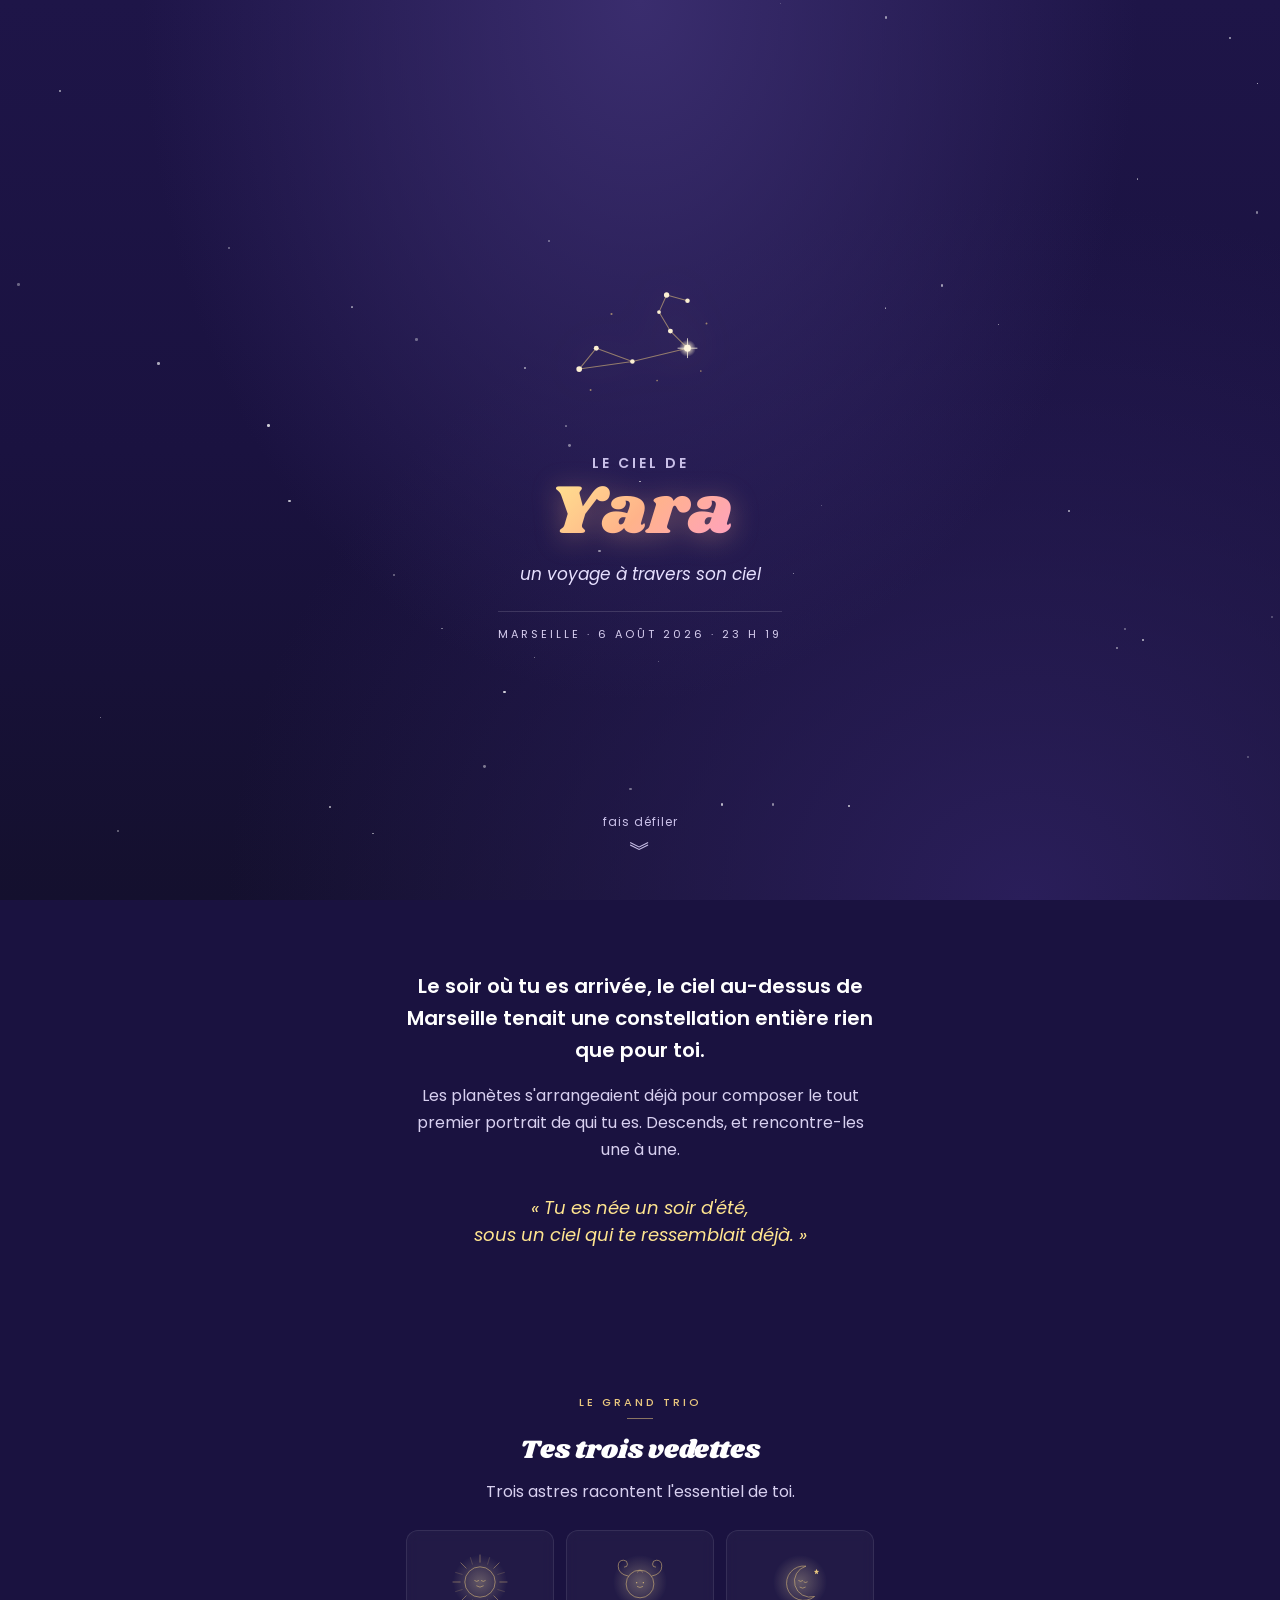
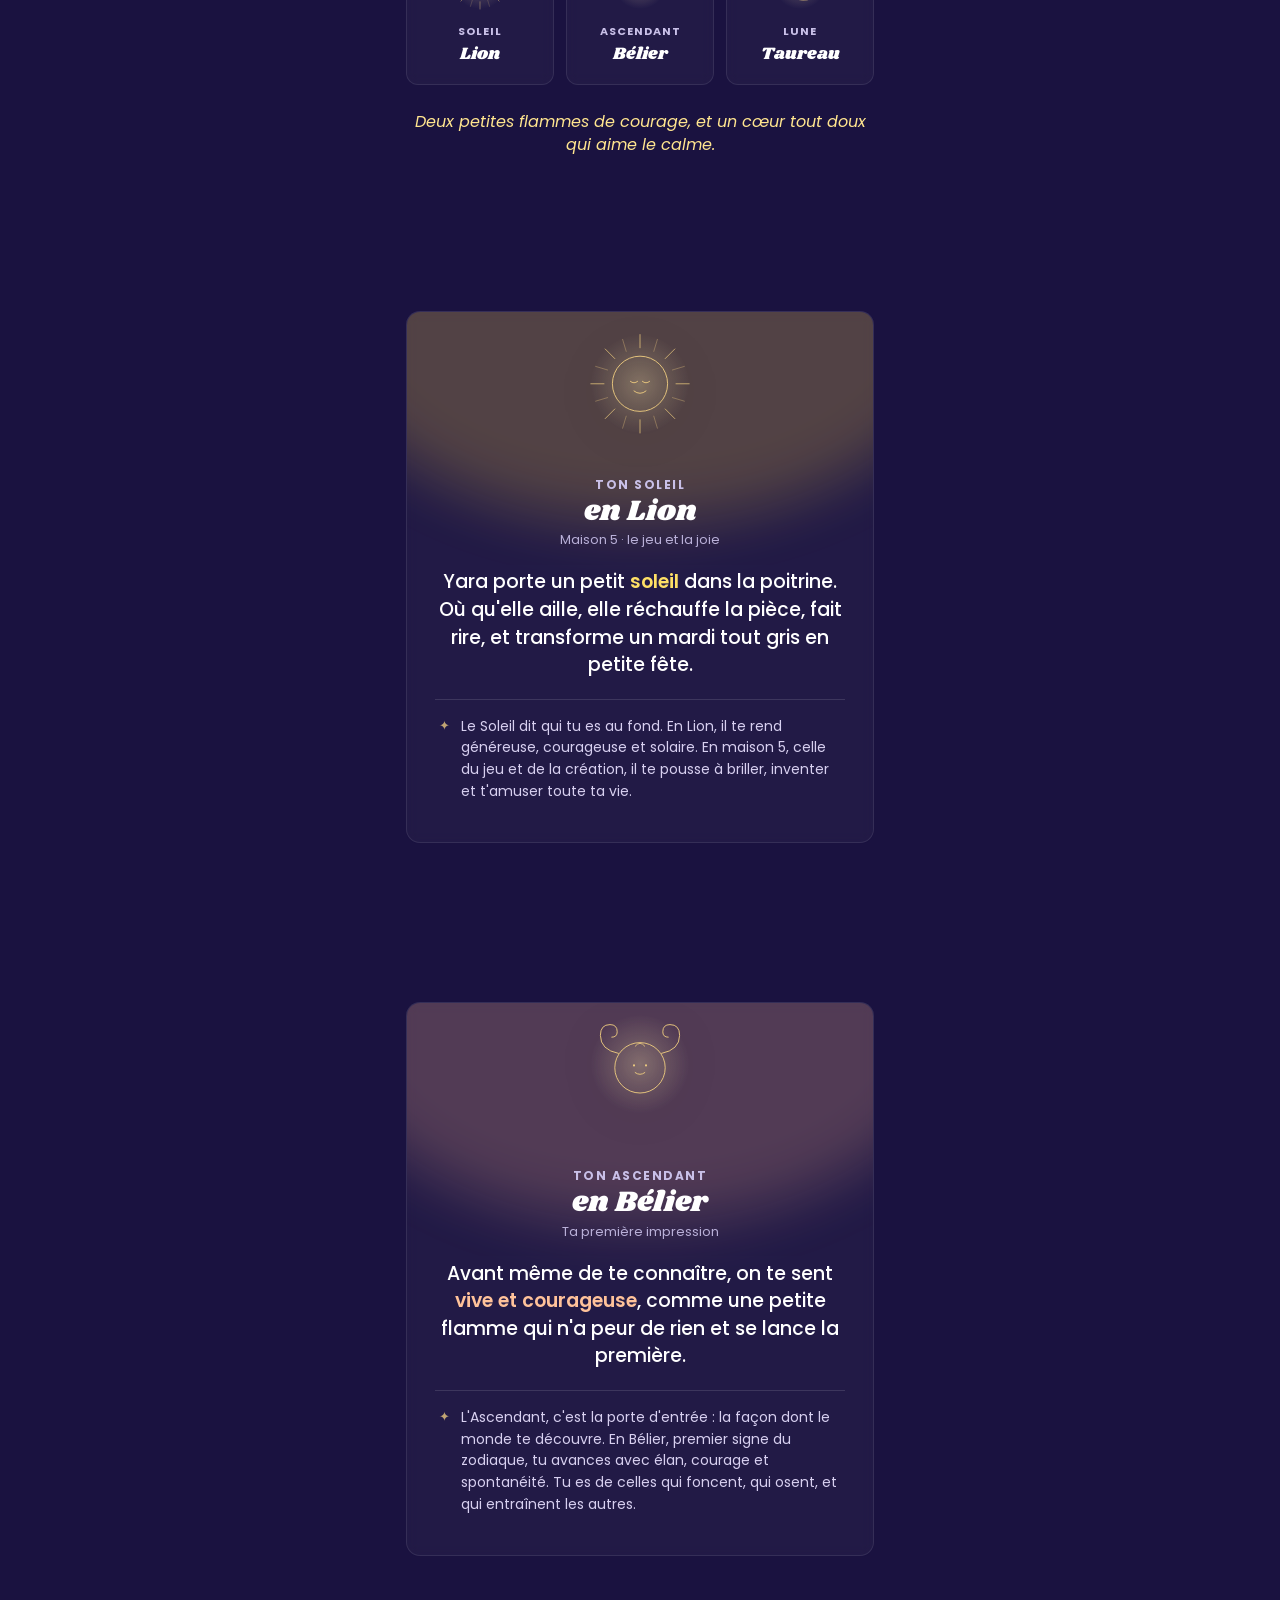
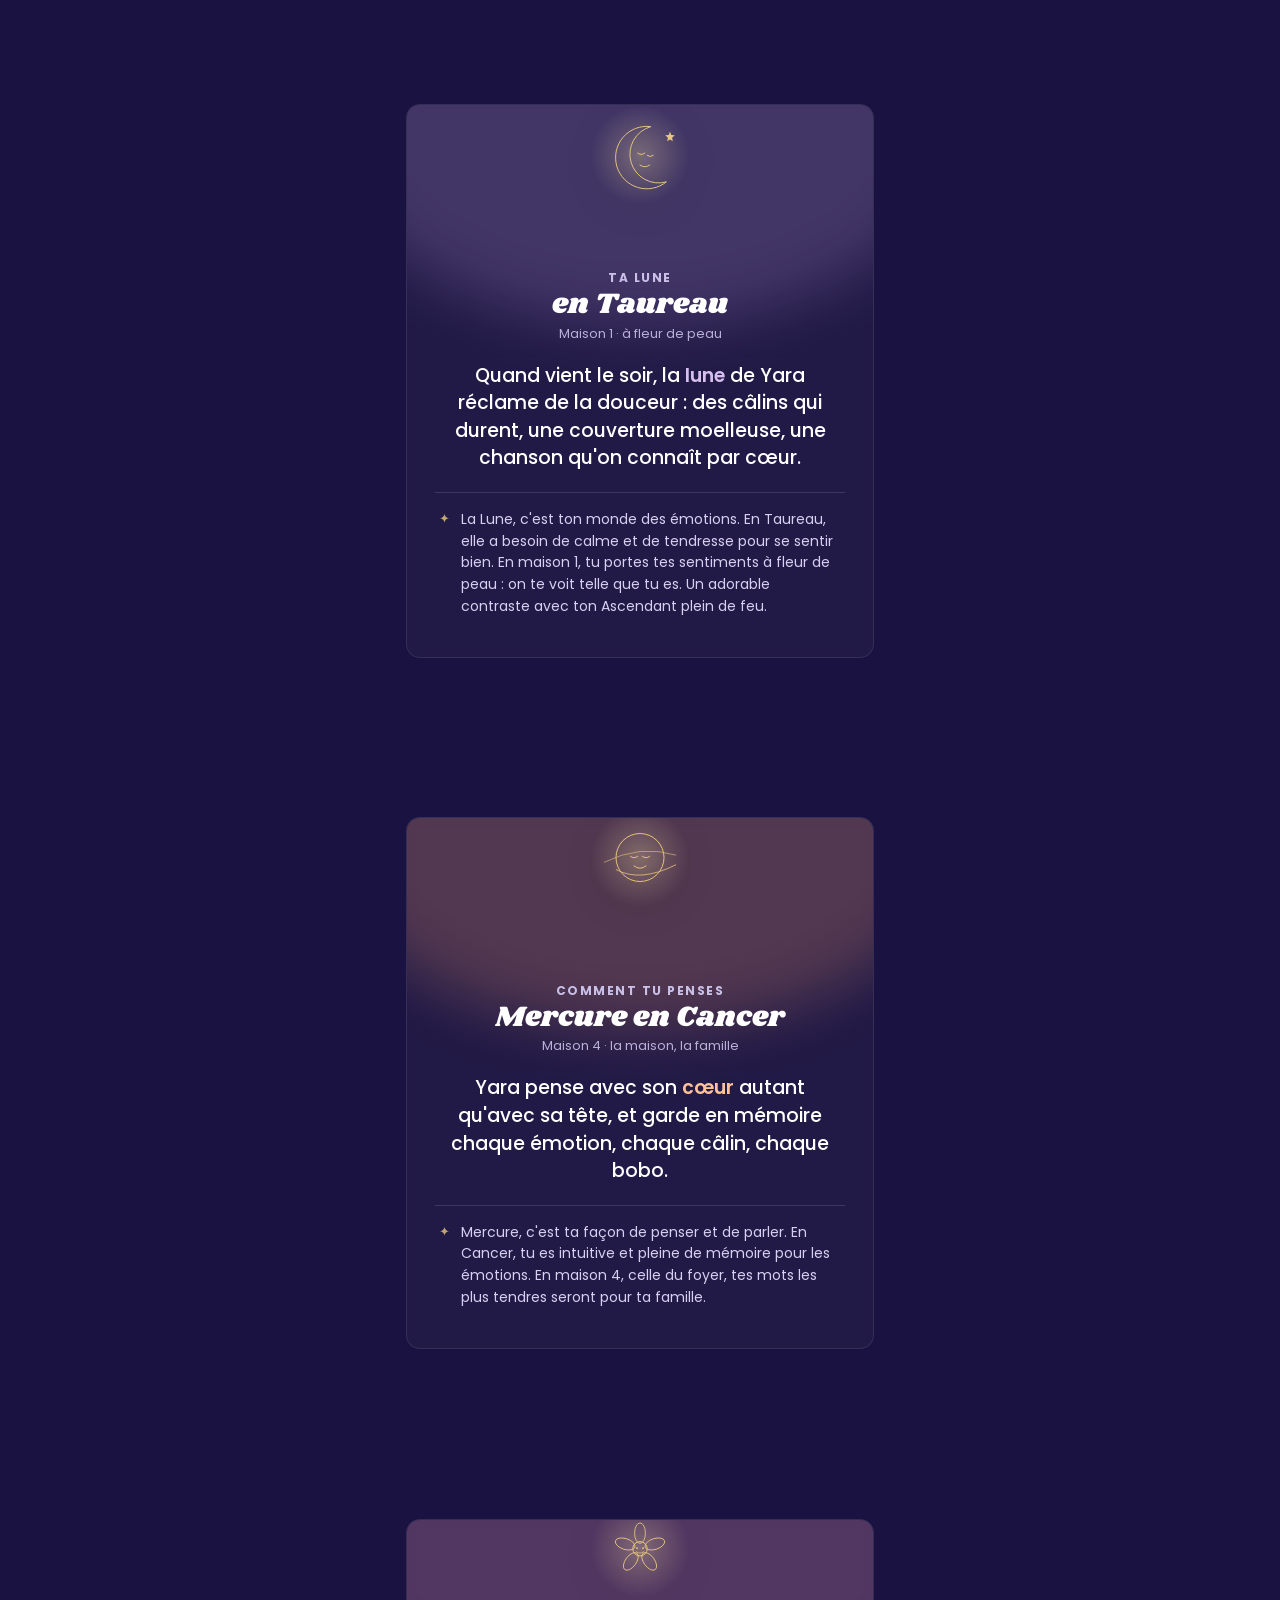
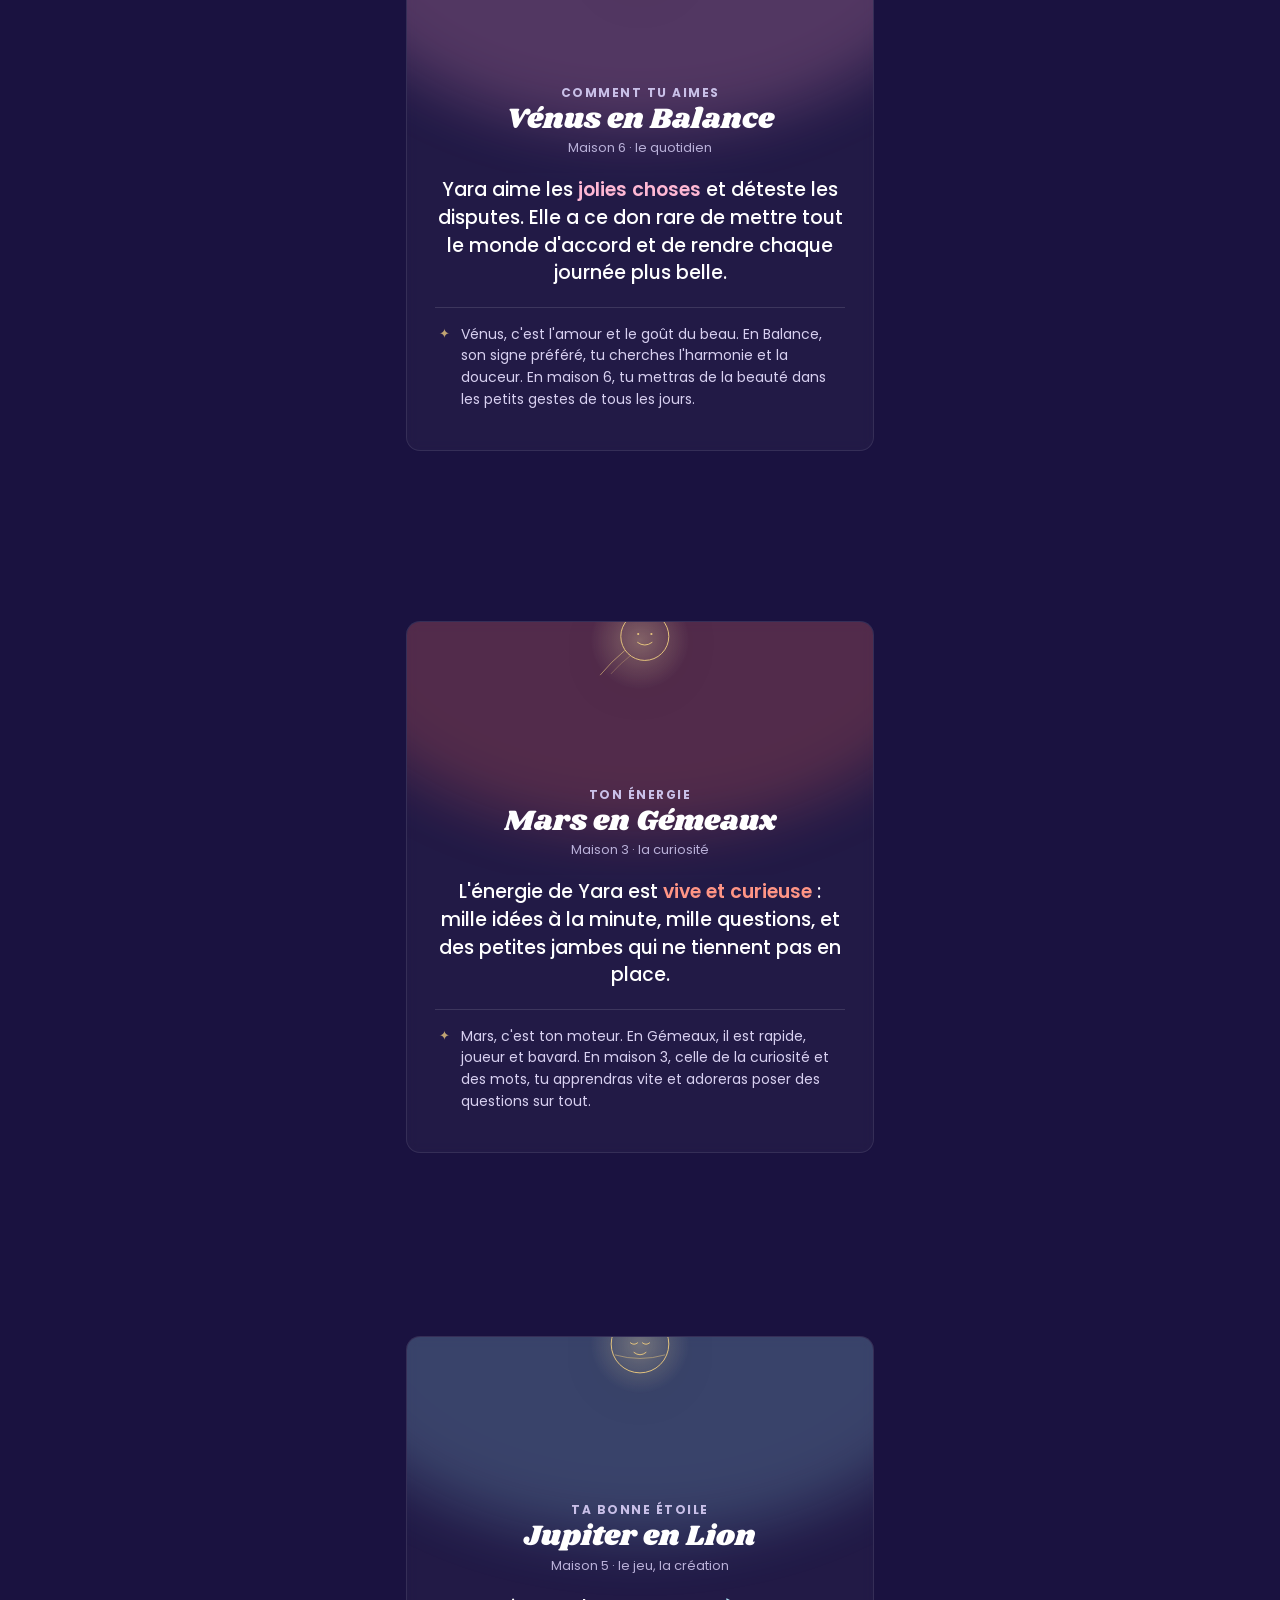
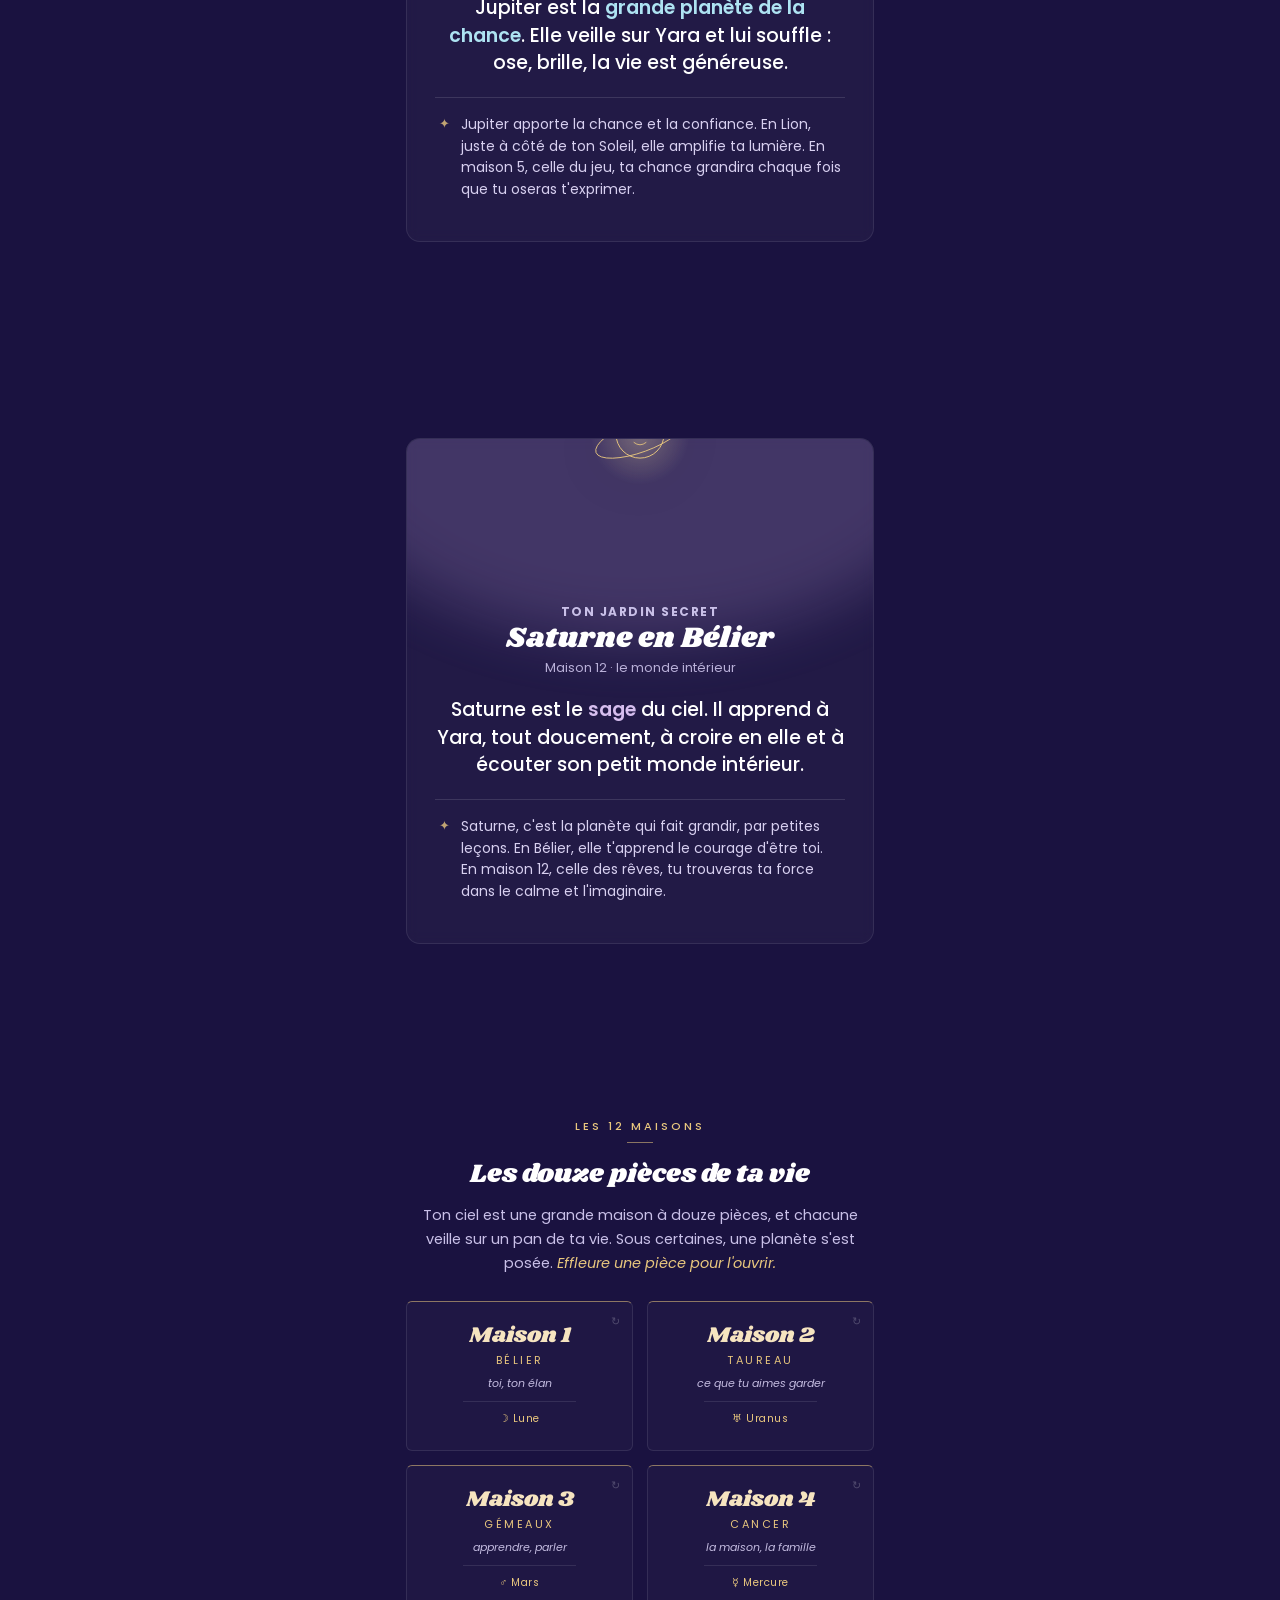
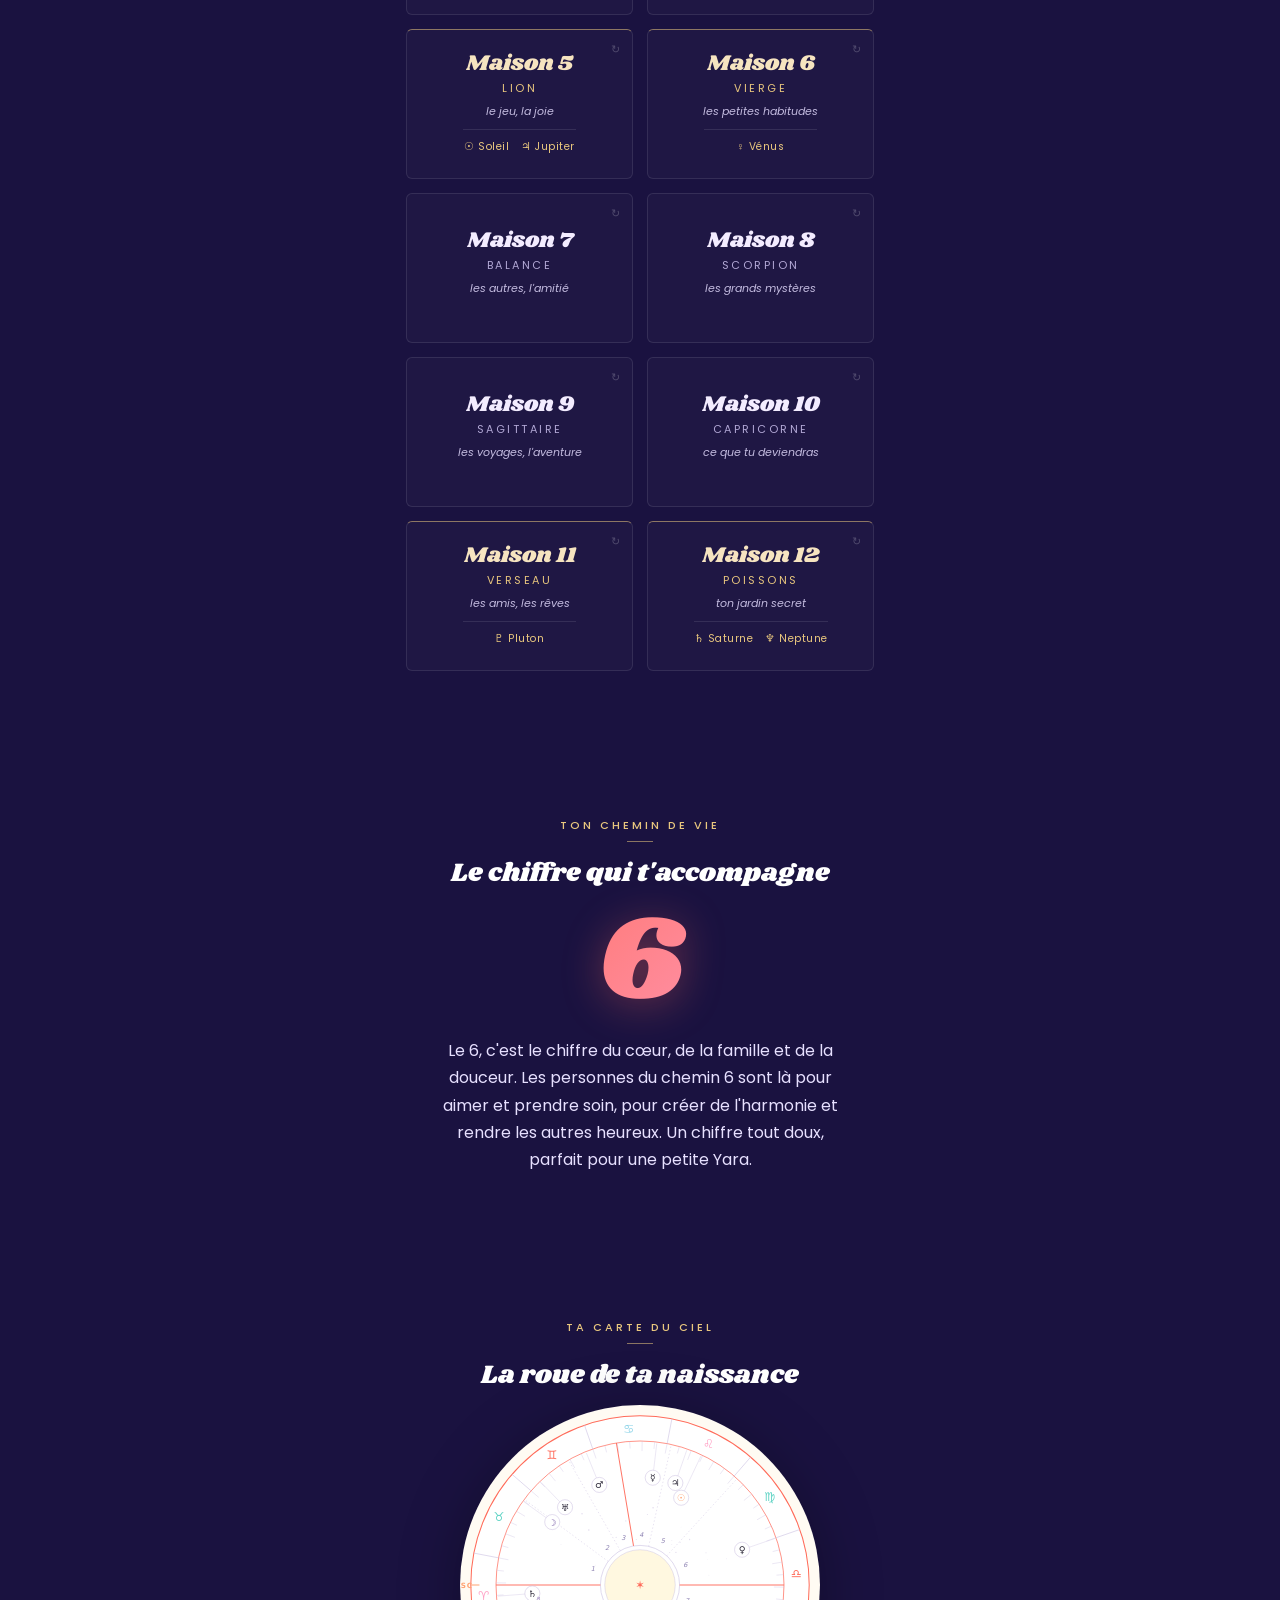
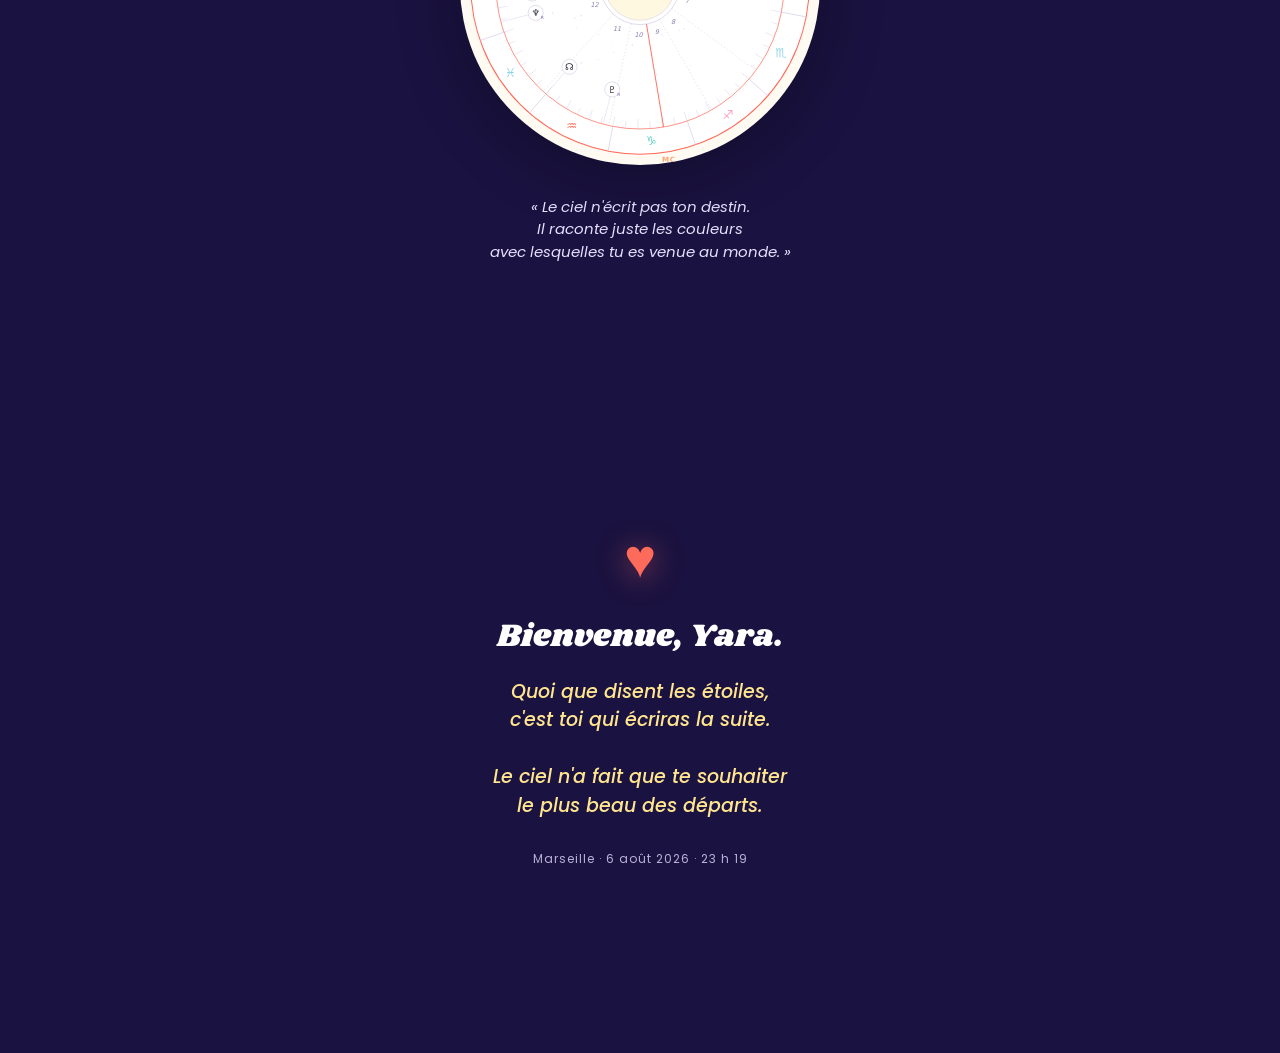
==== index.html @ eff4956b "Add files via upload" ====
<!DOCTYPE html>
<html lang="fr">
<head>
<meta charset="utf-8">
<meta name="viewport" content="width=device-width, initial-scale=1, maximum-scale=1, user-scalable=no">
<meta name="theme-color" content="#1a1240">
<title>Le ciel de Yara</title>
<link rel="preconnect" href="https://fonts.googleapis.com">
<link rel="preconnect" href="https://fonts.gstatic.com" crossorigin>
<link href="https://fonts.googleapis.com/css2?family=Poppins:ital,wght@0,400;0,500;0,600;0,700;1,400&family=Shrikhand&display=swap" rel="stylesheet">
<style>
*{margin:0;padding:0;box-sizing:border-box;-webkit-tap-highlight-color:transparent}
html{scroll-behavior:smooth}
body{
  font-family:'Poppins',sans-serif;
  background:#1a1240;
  color:#fff;
  overflow-x:hidden;
  position:relative;
}
:root{
  --sun:#FFD23F; --moon:#B79AD6; --turq:#5FD3C4; --coral:#FFA372;
  --pink:#FF9FC4; --red:#FF6B5A; --lime:#C6E86B; --sky:#8FD4E8; --ram:#FFB38A;
  --ink:#2E2A3A;
}

/* fond étoilé fixe */
#stars{position:fixed;inset:0;z-index:0;pointer-events:none;
  background:
    radial-gradient(ellipse at 50% 0%, #3a2d6e 0%, rgba(26,18,64,0) 55%),
    radial-gradient(ellipse at 80% 100%, #2a1e5a 0%, rgba(26,18,64,0) 55%),
    linear-gradient(180deg,#1e1548 0%,#1a1240 50%,#14102e 100%);
}
.starflake{position:fixed;border-radius:50%;background:#fff;z-index:0;pointer-events:none;
  animation:twinkle 3s ease-in-out infinite}
@keyframes twinkle{0%,100%{opacity:.25}50%{opacity:.9}}

/* barre de progression */
#progress{position:fixed;top:0;left:0;height:3px;width:0;z-index:100;
  background:linear-gradient(90deg,var(--sun),var(--pink),var(--turq));
  transition:width .1s linear;box-shadow:0 0 8px rgba(255,210,63,.6)}

section{position:relative;z-index:2;padding:70px 26px;max-width:520px;margin:0 auto}

/* HERO */
.hero{min-height:100vh;display:flex;flex-direction:column;align-items:center;justify-content:center;text-align:center}
.hero-moon{width:190px;height:190px;margin-bottom:6px}
.hero-moon svg{width:100%;height:100%;filter:drop-shadow(0 0 22px rgba(233,199,126,.35))}
.hero-eyebrow{font-family:'Poppins';font-weight:600;letter-spacing:3px;text-transform:uppercase;font-size:14px;color:#c9c0e8;margin-bottom:2px}
.hero-name{font-family:'Shrikhand';font-weight:400;font-size:70px;line-height:1.05;
  color:#FFCF8F;
  background:linear-gradient(135deg,#FFE58F,#FFB38A,#FF9FC4);-webkit-background-clip:text;background-clip:text;-webkit-text-fill-color:transparent;
  filter:drop-shadow(0 4px 14px rgba(255,180,140,.35))}
.hero-sub{font-size:17px;color:#e7e0ff;margin-top:12px;font-style:italic}
.hero-date{margin-top:24px;font-size:11px;color:#d8cff0;letter-spacing:3px;text-transform:uppercase;font-weight:400;font-family:'Poppins';
  padding-top:14px;border-top:1px solid rgba(255,255,255,.14)}
.scroll-hint{position:absolute;bottom:34px;left:0;right:0;text-align:center;color:#c9c0e8;font-size:12px;letter-spacing:1px}
.scroll-hint .chevron{font-size:22px;margin-top:2px;animation:bob 1.6s ease-in-out infinite}
@keyframes bob{0%,100%{transform:translateY(0)}50%{transform:translateY(8px)}}

.float{animation:float 5s ease-in-out infinite}
@keyframes float{0%,100%{transform:translateY(0)}50%{transform:translateY(-12px)}}

/* AVANT-PROPOS */
.intro-text{text-align:center}
.intro-text .lead{font-size:20px;line-height:1.6;color:#fff;font-weight:600;margin-bottom:16px}
.intro-text p{font-size:16px;line-height:1.7;color:#d8d0f0}
.quote-soft{font-family:'Poppins';font-style:italic;font-size:18px;line-height:1.5;color:#FFE58F;margin-top:30px}
.quote-soft.small{font-size:15px;color:#e7e0ff;margin-top:24px}

/* sections titres */
.section-label{display:inline-block;font-family:'Poppins';font-weight:500;font-size:11px;letter-spacing:3px;text-transform:uppercase;
  color:#E9C77E;padding-bottom:8px;position:relative;margin-bottom:16px}
.section-label::after{content:"";position:absolute;left:50%;bottom:0;transform:translateX(-50%);width:26px;height:1px;background:rgba(233,199,126,.55)}
.section-title{font-family:'Shrikhand';font-weight:400;font-size:26px;line-height:1.18;margin-bottom:14px;color:#fff}

/* TRIO */
.trio{text-align:center}
.trio-intro{color:#d8d0f0;font-size:16px;margin-bottom:26px}
.trio-grid{display:flex;justify-content:center;gap:12px}
.trio-card{flex:1;background:rgba(255,255,255,.035);border:1px solid rgba(255,255,255,.09);border-radius:12px;padding:18px 8px;backdrop-filter:blur(6px)}
.tc-logo{width:66px;height:66px;margin:0 auto 8px}
.tc-logo svg{width:100%;height:100%}
.tc-who{font-family:'Poppins';font-weight:700;font-size:11px;letter-spacing:1px;text-transform:uppercase;color:#c9c0e8}
.tc-sign{font-family:'Shrikhand';font-weight:400;font-size:17px;color:#fff;margin-top:2px}
.trio-foot{font-family:'Poppins';font-style:italic;font-size:16px;color:#FFE58F;margin-top:26px;line-height:1.4}

/* ASTRE sections */
.astre{min-height:78vh;display:flex;align-items:center}
.astre-inner{width:100%;background:rgba(255,255,255,.035);border:1px solid rgba(255,255,255,.09);
  border-radius:14px;padding:38px 28px;backdrop-filter:blur(6px);position:relative;overflow:hidden}
.astre-inner::before{content:"";position:absolute;top:-40%;left:-20%;width:140%;height:80%;
  border-radius:50%;opacity:.22;filter:blur(30px);z-index:0}
.theme-sun .astre-inner::before{background:var(--sun)}
.theme-ram .astre-inner::before{background:var(--ram)}
.theme-moon .astre-inner::before{background:var(--moon)}
.theme-coral .astre-inner::before{background:var(--coral)}
.theme-pink .astre-inner::before{background:var(--pink)}
.theme-red .astre-inner::before{background:var(--red)}
.theme-sky .astre-inner::before{background:var(--sky)}
.theme-lilac .astre-inner::before{background:var(--moon)}
.astre-inner>*{position:relative;z-index:1}
.astre-logo{width:120px;height:120px;margin:0 auto 6px;animation:float 6s ease-in-out infinite}
.astre-logo svg{width:100%;height:100%;filter:drop-shadow(0 8px 22px rgba(0,0,0,.25))}
.astre-tag{text-align:center;font-family:'Poppins';font-weight:700;font-size:12px;letter-spacing:1.5px;text-transform:uppercase;color:#c9c0e8}
.astre-sign{text-align:center;font-family:'Shrikhand';font-weight:400;font-size:29px;color:#fff;line-height:1.1;margin-top:2px}
.astre-house{text-align:center;font-size:13px;color:#b9b0d8;margin-top:3px;margin-bottom:18px}
.astre-conte{font-family:'Poppins';font-weight:500;font-size:19px;line-height:1.45;text-align:center;color:#fff;margin-bottom:20px}
.astre-conte b{font-weight:600}
.theme-sun .astre-conte b{color:#FFE066}
.theme-ram .astre-conte b{color:#FFC29A}
.theme-moon .astre-conte b,.theme-lilac .astre-conte b{color:#D6BEEE}
.theme-coral .astre-conte b{color:#FFC29A}
.theme-pink .astre-conte b{color:#FFB8D4}
.theme-red .astre-conte b{color:#FF9585}
.theme-sky .astre-conte b{color:#AEE3F2}
.astre-detail{display:flex;gap:11px;padding:16px 4px 2px;margin-top:4px;border-top:1px solid rgba(255,255,255,.12)}
.detail-dot{color:#E9C77E;font-size:13px;line-height:1.5;opacity:.8}
.astre-detail p{font-size:14px;line-height:1.55;color:#d8d0f0}

/* MAISONS */
.houses{text-align:center}
.houses-intro{color:#c9c0e8;font-size:14.5px;line-height:1.65;margin-bottom:26px}
.houses-intro b{color:#E9C77E;font-weight:400;font-style:italic}
.hgrid{display:grid;grid-template-columns:1fr 1fr;gap:14px;perspective:1200px}
.hcell{height:150px;cursor:pointer}
.hcard{position:relative;width:100%;height:100%;transition:transform .7s cubic-bezier(.3,.8,.3,1.05);transform-style:preserve-3d}
.hcell.flipped .hcard{transform:rotateY(180deg)}
.hface{position:absolute;inset:0;backface-visibility:hidden;-webkit-backface-visibility:hidden;
  border-radius:6px;padding:18px 12px;border:1px solid rgba(255,255,255,.10);
  background:rgba(255,255,255,.025);display:flex;flex-direction:column;align-items:center;justify-content:center;text-align:center;overflow:hidden}
.hcell.filled .hfront{border-top:1px solid rgba(233,199,126,.55)}
.hback{transform:rotateY(180deg);background:rgba(255,255,255,.03)}
.hcell.filled .hback{border-top:1px solid rgba(233,199,126,.4)}
.hn{font-family:'Shrikhand';font-weight:400;font-size:22px;color:#F3ECFF;line-height:1;letter-spacing:0;text-transform:none;margin-bottom:7px}
.hcell.filled .hfront .hn{color:#F6E4C0}
.hs{font-family:'Poppins';font-weight:400;font-size:11px;letter-spacing:2.5px;text-transform:uppercase;color:#b3a9d6;line-height:1.1;margin-bottom:9px}
.hcell.filled .hfront .hs{color:#E9C77E}
.hb{font-family:'Poppins';font-weight:400;font-style:italic;font-size:11px;color:#c4bce0;line-height:1.35;margin-bottom:11px;padding:0 4px}
.hplanets{display:flex;flex-wrap:wrap;gap:4px 12px;justify-content:center;padding-top:9px;border-top:1px solid rgba(255,255,255,.10);min-width:56%}
.pbadge{font-size:10.5px;font-weight:400;letter-spacing:.5px;color:#E9C77E;background:none;border:none;border-radius:0;padding:0;white-space:nowrap;font-family:'Poppins'}
.hflip{position:absolute;top:11px;right:12px;font-size:11px;color:rgba(255,255,255,.22)}
.hback .hn{font-size:16px;margin-bottom:9px;color:#F6E4C0}
.hdesc{font-family:'Poppins';font-size:11px;line-height:1.5;color:#e7e2f6;padding:0 2px}
.hcell:active .hcard{transform:scale(.98)}
.hcell.flipped:active .hcard{transform:rotateY(180deg) scale(.98)}

/* CHEMIN DE VIE */
.life{text-align:center}
.big-number{font-family:'Shrikhand';font-weight:400;font-size:120px;line-height:1;
  color:#FF8574;
  background:linear-gradient(135deg,#FF6B5A,#FF9FC4);-webkit-background-clip:text;background-clip:text;-webkit-text-fill-color:transparent;
  margin:6px 0 14px;filter:drop-shadow(0 6px 20px rgba(255,107,90,.35))}
.life-text{font-size:16px;line-height:1.7;color:#e7e0ff;max-width:400px;margin:0 auto}

/* ROUE */
.wheel-sec{text-align:center}
.wheel-box{width:100%;max-width:360px;margin:8px auto 4px}
.wheel-box svg{width:100%;height:auto;filter:drop-shadow(0 10px 30px rgba(0,0,0,.3));background:#FFFBF3;border-radius:50%}

/* FINALE */
.finale{text-align:center;min-height:80vh;display:flex;flex-direction:column;align-items:center;justify-content:center}
.finale-heart{font-size:54px;color:var(--red);filter:drop-shadow(0 4px 14px rgba(255,107,90,.5))}
.beat{animation:beat 1.4s ease-in-out infinite}
@keyframes beat{0%,100%{transform:scale(1)}25%{transform:scale(1.18)}40%{transform:scale(1)}}
.finale-title{font-family:'Shrikhand';font-weight:400;font-size:32px;margin:14px 0 18px;color:#fff}
.finale-quote{font-family:'Poppins';font-style:italic;font-weight:500;font-size:19px;line-height:1.5;color:#FFE58F}
.finale-date{margin-top:30px;font-size:12px;color:#b9b0d8;letter-spacing:1px}

/* ---- ANIMATIONS AU SCROLL ---- */
.reveal{opacity:0;transform:translateY(40px);transition:opacity .8s cubic-bezier(.2,.7,.2,1),transform .8s cubic-bezier(.2,.7,.2,1)}
.reveal.in{opacity:1;transform:none}
.astre[data-side="left"] .astre-inner{transform:translateX(-30px)}
.astre[data-side="right"] .astre-inner{transform:translateX(30px)}
.astre.in .astre-inner{transform:none;transition:transform .9s cubic-bezier(.2,.7,.2,1)}
.spin-in svg{transform:rotate(-12deg) scale(.9);opacity:0;transition:transform 1.1s cubic-bezier(.2,.7,.2,1),opacity 1s}
.reveal.in .spin-in svg,.wheel-sec.in .spin-in svg{transform:none;opacity:1}
.pop{transform:scale(.4);opacity:0;transition:transform .7s cubic-bezier(.3,1.4,.5,1),opacity .5s}
.reveal.in .pop,.life.in .pop{transform:none;opacity:1}

</style>
</head>
<body>
<div id="stars"></div>
<div id="progress"></div>

<!-- INTRO / COUVERTURE -->
<section class="hero">
  <div class="hero-moon float"><svg viewBox="0 0 200 200" xmlns="http://www.w3.org/2000/svg"> <defs> <radialGradient id="glowStar" cx="50%" cy="50%" r="50%"> <stop offset="0%" stop-color="#FFF3D0" stop-opacity="1"/> <stop offset="100%" stop-color="#FFF3D0" stop-opacity="0"/> </radialGradient> </defs> <g stroke="#E9C77E" stroke-width="1.1" fill="none" opacity="0.55" stroke-linecap="round"> <path d="M150 46 L128 40"/> <path d="M128 40 L120 58"/> <path d="M120 58 L132 78"/> <path d="M132 78 L150 96"/> <path d="M150 96 L92 110"/> <path d="M92 110 L54 96"/> <path d="M54 96 L36 118"/> <path d="M36 118 L92 110"/> </g> <g fill="#FBEFD2"> <circle cx="150" cy="46" r="2.4"/> <circle cx="128" cy="40" r="2.8"/> <circle cx="120" cy="58" r="2"/> <circle cx="132" cy="78" r="2.6"/> <circle cx="92" cy="110" r="2.4"/> <circle cx="54" cy="96" r="2.6"/> <circle cx="36" cy="118" r="3"/> </g> <circle cx="150" cy="96" r="9" fill="url(#glowStar)"/> <circle cx="150" cy="96" r="3.6" fill="#FFF6E0"/> <g stroke="#FFF6E0" stroke-width="1" opacity="0.8" stroke-linecap="round"> <path d="M150 86 L150 106"/> <path d="M140 96 L160 96"/> </g> <g fill="#E9C77E" opacity="0.6"> <circle cx="170" cy="70" r="1"/> <circle cx="70" cy="60" r="1.1"/> <circle cx="48" cy="140" r="1"/> <circle cx="118" cy="130" r="0.9"/> <circle cx="164" cy="120" r="0.9"/> </g> </svg></div>
  <div class="hero-eyebrow">le ciel de</div>
  <h1 class="hero-name">Yara</h1>
  <div class="hero-sub">un voyage à travers son ciel</div>
  <div class="hero-date">Marseille · 6 août 2026 · 23 h 19</div>
  <div class="scroll-hint">
    <span>fais défiler</span>
    <div class="chevron">︾</div>
  </div>
</section>

<!-- AVANT-PROPOS -->
<section class="intro-text reveal">
  <p class="lead">Le soir où tu es arrivée, le ciel au-dessus de Marseille tenait une constellation entière rien que pour toi.</p>
  <p>Les planètes s'arrangeaient déjà pour composer le tout premier portrait de qui tu es. Descends, et rencontre-les une à une.</p>
  <div class="quote-soft">« Tu es née un soir d'été,<br>sous un ciel qui te ressemblait déjà. »</div>
</section>

<!-- LE GRAND TRIO -->
<section class="trio reveal">
  <div class="section-label">Le grand trio</div>
  <h2 class="section-title">Tes trois vedettes</h2>
  <p class="trio-intro">Trois astres racontent l'essentiel de toi.</p>
  <div class="trio-grid">
    <div class="trio-card reveal" style="transition-delay:0ms"><div class="tc-logo"><svg viewBox="0 0 200 200" xmlns="http://www.w3.org/2000/svg"><defs><radialGradient id="g" cx="50%" cy="50%" r="50%"><stop offset="0%" stop-color="#FBE7B0" stop-opacity="0.30"/><stop offset="100%" stop-color="#FBE7B0" stop-opacity="0"/></radialGradient></defs><circle cx="100" cy="100" r="82" fill="url(#g)"/><g stroke="#E9C77E" stroke-width="1.4" stroke-linecap="round" opacity="0.9"><line x1="100" y1="18" x2="100" y2="40"/><line x1="100" y1="160" x2="100" y2="182"/><line x1="18" y1="100" x2="40" y2="100"/><line x1="160" y1="100" x2="182" y2="100"/><line x1="42" y1="42" x2="58" y2="58"/><line x1="142" y1="142" x2="158" y2="158"/><line x1="158" y1="42" x2="142" y2="58"/><line x1="42" y1="158" x2="58" y2="142"/></g><g stroke="#E9C77E" stroke-width="1" stroke-linecap="round" opacity="0.6"><line x1="71" y1="26" x2="77" y2="46"/><line x1="129" y1="26" x2="123" y2="46"/><line x1="174" y1="71" x2="154" y2="77"/><line x1="174" y1="129" x2="154" y2="123"/><line x1="26" y1="71" x2="46" y2="77"/><line x1="26" y1="129" x2="46" y2="123"/><line x1="71" y1="174" x2="77" y2="154"/><line x1="129" y1="174" x2="123" y2="154"/></g><circle cx="100" cy="100" r="46" fill="none" stroke="#E9C77E" stroke-width="1.6"/><path d="M84 96 q6 5 12 0" fill="none" stroke="#E9C77E" stroke-width="1.6" stroke-linecap="round"/><path d="M104 96 q6 5 12 0" fill="none" stroke="#E9C77E" stroke-width="1.6" stroke-linecap="round"/><path d="M90 112 q10 8 20 0" fill="none" stroke="#E9C77E" stroke-width="1.6" stroke-linecap="round"/></svg></div><div class="tc-who">Soleil</div><div class="tc-sign">Lion</div></div>
    <div class="trio-card reveal" style="transition-delay:120ms"><div class="tc-logo"><svg viewBox="0 0 200 200" xmlns="http://www.w3.org/2000/svg"><defs><radialGradient id="g" cx="50%" cy="50%" r="50%"><stop offset="0%" stop-color="#FBE7B0" stop-opacity="0.30"/><stop offset="100%" stop-color="#FBE7B0" stop-opacity="0"/></radialGradient></defs><circle cx="100" cy="100" r="82" fill="url(#g)"/><circle cx="100" cy="106" r="42" fill="none" stroke="#E9C77E" stroke-width="1.6"/><path d="M64 82 q-30 -6 -30 -30 q0 -18 16 -18 q12 0 12 12 q0 9 -9 9" fill="none" stroke="#E9C77E" stroke-width="1.6" stroke-linecap="round"/><path d="M136 82 q30 -6 30 -30 q0 -18 -16 -18 q-12 0 -12 12 q0 9 9 9" fill="none" stroke="#E9C77E" stroke-width="1.6" stroke-linecap="round"/><path d="M92 70 q8 -10 16 0" fill="none" stroke="#E9C77E" stroke-width="1.4" stroke-linecap="round"/><circle cx="90" cy="102" r="1.8" fill="#E9C77E"/><circle cx="110" cy="102" r="1.8" fill="#E9C77E"/><path d="M92 114 q8 6 16 0" fill="none" stroke="#E9C77E" stroke-width="1.6" stroke-linecap="round"/></svg></div><div class="tc-who">Ascendant</div><div class="tc-sign">Bélier</div></div>
    <div class="trio-card reveal" style="transition-delay:240ms"><div class="tc-logo"><svg viewBox="0 0 200 200" xmlns="http://www.w3.org/2000/svg"><defs><radialGradient id="g" cx="50%" cy="50%" r="50%"><stop offset="0%" stop-color="#FBE7B0" stop-opacity="0.30"/><stop offset="100%" stop-color="#FBE7B0" stop-opacity="0"/></radialGradient></defs><circle cx="100" cy="100" r="82" fill="url(#g)"/><path d="M118 52 a52 52 0 1 0 26 92 a40 40 0 1 1 -26 -92 Z" fill="none" stroke="#E9C77E" stroke-width="1.6"/><path d="M96 96 q6 5 12 0" fill="none" stroke="#E9C77E" stroke-width="1.6" stroke-linecap="round"/><path d="M112 100 q5 4 10 0" fill="none" stroke="#E9C77E" stroke-width="1.6" stroke-linecap="round"/><path d="M100 116 q8 6 16 0" fill="none" stroke="#E9C77E" stroke-width="1.6" stroke-linecap="round"/><path d="M150 60 l2 6 6 .5 -4.6 4 1.4 6 -4.8 -3.2 -4.8 3.2 1.4 -6 -4.6 -4 6 -.5 Z" fill="#E9C77E"/></svg></div><div class="tc-who">Lune</div><div class="tc-sign">Taureau</div></div>
  </div>
  <p class="trio-foot">Deux petites flammes de courage, et un cœur tout doux qui aime le calme.</p>
</section>

<!-- LES ASTRES -->

    <section class="astre reveal theme-sun" data-side="left">
      <div class="astre-inner">
        <div class="astre-logo"><svg viewBox="0 0 200 200" xmlns="http://www.w3.org/2000/svg"><defs><radialGradient id="g" cx="50%" cy="50%" r="50%"><stop offset="0%" stop-color="#FBE7B0" stop-opacity="0.30"/><stop offset="100%" stop-color="#FBE7B0" stop-opacity="0"/></radialGradient></defs><circle cx="100" cy="100" r="82" fill="url(#g)"/><g stroke="#E9C77E" stroke-width="1.4" stroke-linecap="round" opacity="0.9"><line x1="100" y1="18" x2="100" y2="40"/><line x1="100" y1="160" x2="100" y2="182"/><line x1="18" y1="100" x2="40" y2="100"/><line x1="160" y1="100" x2="182" y2="100"/><line x1="42" y1="42" x2="58" y2="58"/><line x1="142" y1="142" x2="158" y2="158"/><line x1="158" y1="42" x2="142" y2="58"/><line x1="42" y1="158" x2="58" y2="142"/></g><g stroke="#E9C77E" stroke-width="1" stroke-linecap="round" opacity="0.6"><line x1="71" y1="26" x2="77" y2="46"/><line x1="129" y1="26" x2="123" y2="46"/><line x1="174" y1="71" x2="154" y2="77"/><line x1="174" y1="129" x2="154" y2="123"/><line x1="26" y1="71" x2="46" y2="77"/><line x1="26" y1="129" x2="46" y2="123"/><line x1="71" y1="174" x2="77" y2="154"/><line x1="129" y1="174" x2="123" y2="154"/></g><circle cx="100" cy="100" r="46" fill="none" stroke="#E9C77E" stroke-width="1.6"/><path d="M84 96 q6 5 12 0" fill="none" stroke="#E9C77E" stroke-width="1.6" stroke-linecap="round"/><path d="M104 96 q6 5 12 0" fill="none" stroke="#E9C77E" stroke-width="1.6" stroke-linecap="round"/><path d="M90 112 q10 8 20 0" fill="none" stroke="#E9C77E" stroke-width="1.6" stroke-linecap="round"/></svg></div>
        <div class="astre-tag">Ton Soleil</div>
        <div class="astre-sign">en Lion</div>
        <div class="astre-house">Maison 5 · le jeu et la joie</div>
        <p class="astre-conte">Yara porte un petit <b>soleil</b> dans la poitrine. Où qu'elle aille, elle réchauffe la pièce, fait rire, et transforme un mardi tout gris en petite fête.</p>
        <div class="astre-detail">
          <div class="detail-dot">✦</div>
          <p>Le Soleil dit qui tu es au fond. En Lion, il te rend généreuse, courageuse et solaire. En maison 5, celle du jeu et de la création, il te pousse à briller, inventer et t'amuser toute ta vie.</p>
        </div>
      </div>
    </section>
    <section class="astre reveal theme-ram" data-side="right">
      <div class="astre-inner">
        <div class="astre-logo"><svg viewBox="0 0 200 200" xmlns="http://www.w3.org/2000/svg"><defs><radialGradient id="g" cx="50%" cy="50%" r="50%"><stop offset="0%" stop-color="#FBE7B0" stop-opacity="0.30"/><stop offset="100%" stop-color="#FBE7B0" stop-opacity="0"/></radialGradient></defs><circle cx="100" cy="100" r="82" fill="url(#g)"/><circle cx="100" cy="106" r="42" fill="none" stroke="#E9C77E" stroke-width="1.6"/><path d="M64 82 q-30 -6 -30 -30 q0 -18 16 -18 q12 0 12 12 q0 9 -9 9" fill="none" stroke="#E9C77E" stroke-width="1.6" stroke-linecap="round"/><path d="M136 82 q30 -6 30 -30 q0 -18 -16 -18 q-12 0 -12 12 q0 9 9 9" fill="none" stroke="#E9C77E" stroke-width="1.6" stroke-linecap="round"/><path d="M92 70 q8 -10 16 0" fill="none" stroke="#E9C77E" stroke-width="1.4" stroke-linecap="round"/><circle cx="90" cy="102" r="1.8" fill="#E9C77E"/><circle cx="110" cy="102" r="1.8" fill="#E9C77E"/><path d="M92 114 q8 6 16 0" fill="none" stroke="#E9C77E" stroke-width="1.6" stroke-linecap="round"/></svg></div>
        <div class="astre-tag">Ton Ascendant</div>
        <div class="astre-sign">en Bélier</div>
        <div class="astre-house">Ta première impression</div>
        <p class="astre-conte">Avant même de te connaître, on te sent <b>vive et courageuse</b>, comme une petite flamme qui n'a peur de rien et se lance la première.</p>
        <div class="astre-detail">
          <div class="detail-dot">✦</div>
          <p>L'Ascendant, c'est la porte d'entrée : la façon dont le monde te découvre. En Bélier, premier signe du zodiaque, tu avances avec élan, courage et spontanéité. Tu es de celles qui foncent, qui osent, et qui entraînent les autres.</p>
        </div>
      </div>
    </section>
    <section class="astre reveal theme-moon" data-side="left">
      <div class="astre-inner">
        <div class="astre-logo"><svg viewBox="0 0 200 200" xmlns="http://www.w3.org/2000/svg"><defs><radialGradient id="g" cx="50%" cy="50%" r="50%"><stop offset="0%" stop-color="#FBE7B0" stop-opacity="0.30"/><stop offset="100%" stop-color="#FBE7B0" stop-opacity="0"/></radialGradient></defs><circle cx="100" cy="100" r="82" fill="url(#g)"/><path d="M118 52 a52 52 0 1 0 26 92 a40 40 0 1 1 -26 -92 Z" fill="none" stroke="#E9C77E" stroke-width="1.6"/><path d="M96 96 q6 5 12 0" fill="none" stroke="#E9C77E" stroke-width="1.6" stroke-linecap="round"/><path d="M112 100 q5 4 10 0" fill="none" stroke="#E9C77E" stroke-width="1.6" stroke-linecap="round"/><path d="M100 116 q8 6 16 0" fill="none" stroke="#E9C77E" stroke-width="1.6" stroke-linecap="round"/><path d="M150 60 l2 6 6 .5 -4.6 4 1.4 6 -4.8 -3.2 -4.8 3.2 1.4 -6 -4.6 -4 6 -.5 Z" fill="#E9C77E"/></svg></div>
        <div class="astre-tag">Ta Lune</div>
        <div class="astre-sign">en Taureau</div>
        <div class="astre-house">Maison 1 · à fleur de peau</div>
        <p class="astre-conte">Quand vient le soir, la <b>lune</b> de Yara réclame de la douceur : des câlins qui durent, une couverture moelleuse, une chanson qu'on connaît par cœur.</p>
        <div class="astre-detail">
          <div class="detail-dot">✦</div>
          <p>La Lune, c'est ton monde des émotions. En Taureau, elle a besoin de calme et de tendresse pour se sentir bien. En maison 1, tu portes tes sentiments à fleur de peau : on te voit telle que tu es. Un adorable contraste avec ton Ascendant plein de feu.</p>
        </div>
      </div>
    </section>
    <section class="astre reveal theme-coral" data-side="right">
      <div class="astre-inner">
        <div class="astre-logo"><svg viewBox="0 0 200 200" xmlns="http://www.w3.org/2000/svg"><defs><radialGradient id="g" cx="50%" cy="50%" r="50%"><stop offset="0%" stop-color="#FBE7B0" stop-opacity="0.30"/><stop offset="100%" stop-color="#FBE7B0" stop-opacity="0"/></radialGradient></defs><circle cx="100" cy="100" r="82" fill="url(#g)"/><path d="M40 108 q60 -30 120 -12" fill="none" stroke="#E9C77E" stroke-width="1.3" opacity="0.75"/><circle cx="100" cy="100" r="40" fill="none" stroke="#E9C77E" stroke-width="1.6"/><path d="M60 120 q40 22 100 -8" fill="none" stroke="#E9C77E" stroke-width="1.3"/><path d="M84 98 q6 5 12 0" fill="none" stroke="#E9C77E" stroke-width="1.6" stroke-linecap="round"/><path d="M104 98 q6 5 12 0" fill="none" stroke="#E9C77E" stroke-width="1.6" stroke-linecap="round"/><path d="M90 114 q10 8 20 0" fill="none" stroke="#E9C77E" stroke-width="1.6" stroke-linecap="round"/></svg></div>
        <div class="astre-tag">Comment tu penses</div>
        <div class="astre-sign">Mercure en Cancer</div>
        <div class="astre-house">Maison 4 · la maison, la famille</div>
        <p class="astre-conte">Yara pense avec son <b>cœur</b> autant qu'avec sa tête, et garde en mémoire chaque émotion, chaque câlin, chaque bobo.</p>
        <div class="astre-detail">
          <div class="detail-dot">✦</div>
          <p>Mercure, c'est ta façon de penser et de parler. En Cancer, tu es intuitive et pleine de mémoire pour les émotions. En maison 4, celle du foyer, tes mots les plus tendres seront pour ta famille.</p>
        </div>
      </div>
    </section>
    <section class="astre reveal theme-pink" data-side="left">
      <div class="astre-inner">
        <div class="astre-logo"><svg viewBox="0 0 200 200" xmlns="http://www.w3.org/2000/svg"><defs><radialGradient id="g" cx="50%" cy="50%" r="50%"><stop offset="0%" stop-color="#FBE7B0" stop-opacity="0.30"/><stop offset="100%" stop-color="#FBE7B0" stop-opacity="0"/></radialGradient></defs><circle cx="100" cy="100" r="82" fill="url(#g)"/><ellipse cx="100.0" cy="74.0" rx="9" ry="17" fill="none" stroke="#E9C77E" stroke-width="1.4" transform="rotate(0.0 100.0 74.0)"/><ellipse cx="124.7" cy="92.0" rx="9" ry="17" fill="none" stroke="#E9C77E" stroke-width="1.4" transform="rotate(72.0 124.7 92.0)"/><ellipse cx="115.3" cy="121.0" rx="9" ry="17" fill="none" stroke="#E9C77E" stroke-width="1.4" transform="rotate(144.0 115.3 121.0)"/><ellipse cx="84.7" cy="121.0" rx="9" ry="17" fill="none" stroke="#E9C77E" stroke-width="1.4" transform="rotate(216.0 84.7 121.0)"/><ellipse cx="75.3" cy="92.0" rx="9" ry="17" fill="none" stroke="#E9C77E" stroke-width="1.4" transform="rotate(288.0 75.3 92.0)"/><circle cx="100" cy="100" r="12" fill="none" stroke="#E9C77E" stroke-width="1.6"/><circle cx="95" cy="99" r="1.5" fill="#E9C77E"/><circle cx="105" cy="99" r="1.5" fill="#E9C77E"/><path d="M94 105 q6 5 12 0" fill="none" stroke="#E9C77E" stroke-width="1.3" stroke-linecap="round"/></svg></div>
        <div class="astre-tag">Comment tu aimes</div>
        <div class="astre-sign">Vénus en Balance</div>
        <div class="astre-house">Maison 6 · le quotidien</div>
        <p class="astre-conte">Yara aime les <b>jolies choses</b> et déteste les disputes. Elle a ce don rare de mettre tout le monde d'accord et de rendre chaque journée plus belle.</p>
        <div class="astre-detail">
          <div class="detail-dot">✦</div>
          <p>Vénus, c'est l'amour et le goût du beau. En Balance, son signe préféré, tu cherches l'harmonie et la douceur. En maison 6, tu mettras de la beauté dans les petits gestes de tous les jours.</p>
        </div>
      </div>
    </section>
    <section class="astre reveal theme-red" data-side="right">
      <div class="astre-inner">
        <div class="astre-logo"><svg viewBox="0 0 200 200" xmlns="http://www.w3.org/2000/svg"><defs><radialGradient id="g" cx="50%" cy="50%" r="50%"><stop offset="0%" stop-color="#FBE7B0" stop-opacity="0.30"/><stop offset="100%" stop-color="#FBE7B0" stop-opacity="0"/></radialGradient></defs><circle cx="100" cy="100" r="82" fill="url(#g)"/><circle cx="108" cy="94" r="40" fill="none" stroke="#E9C77E" stroke-width="1.6"/><path d="M74 118 q-22 18 -40 40" fill="none" stroke="#E9C77E" stroke-width="1.4" stroke-linecap="round" opacity="0.7"/><path d="M84 126 q-18 14 -32 30" fill="none" stroke="#E9C77E" stroke-width="1" stroke-linecap="round" opacity="0.5"/><circle cx="97" cy="90" r="1.8" fill="#E9C77E"/><circle cx="119" cy="90" r="1.8" fill="#E9C77E"/><path d="M96 104 q12 9 24 0" fill="none" stroke="#E9C77E" stroke-width="1.6" stroke-linecap="round"/><path d="M150 52 l2 6 6 .5 -4.6 4 1.4 6 -4.8 -3.2 -4.8 3.2 1.4 -6 -4.6 -4 6 -.5 Z" fill="#E9C77E"/></svg></div>
        <div class="astre-tag">Ton énergie</div>
        <div class="astre-sign">Mars en Gémeaux</div>
        <div class="astre-house">Maison 3 · la curiosité</div>
        <p class="astre-conte">L'énergie de Yara est <b>vive et curieuse</b> : mille idées à la minute, mille questions, et des petites jambes qui ne tiennent pas en place.</p>
        <div class="astre-detail">
          <div class="detail-dot">✦</div>
          <p>Mars, c'est ton moteur. En Gémeaux, il est rapide, joueur et bavard. En maison 3, celle de la curiosité et des mots, tu apprendras vite et adoreras poser des questions sur tout.</p>
        </div>
      </div>
    </section>
    <section class="astre reveal theme-sky" data-side="left">
      <div class="astre-inner">
        <div class="astre-logo"><svg viewBox="0 0 200 200" xmlns="http://www.w3.org/2000/svg"><defs><radialGradient id="g" cx="50%" cy="50%" r="50%"><stop offset="0%" stop-color="#FBE7B0" stop-opacity="0.30"/><stop offset="100%" stop-color="#FBE7B0" stop-opacity="0"/></radialGradient></defs><circle cx="100" cy="100" r="82" fill="url(#g)"/><circle cx="100" cy="100" r="48" fill="none" stroke="#E9C77E" stroke-width="1.6"/><path d="M58 84 q42 -12 84 0" fill="none" stroke="#E9C77E" stroke-width="1.2" opacity="0.7"/><path d="M58 118 q42 12 84 0" fill="none" stroke="#E9C77E" stroke-width="1.2" opacity="0.7"/><path d="M84 98 q6 5 12 0" fill="none" stroke="#E9C77E" stroke-width="1.6" stroke-linecap="round"/><path d="M104 98 q6 5 12 0" fill="none" stroke="#E9C77E" stroke-width="1.6" stroke-linecap="round"/><path d="M90 114 q10 8 20 0" fill="none" stroke="#E9C77E" stroke-width="1.6" stroke-linecap="round"/></svg></div>
        <div class="astre-tag">Ta bonne étoile</div>
        <div class="astre-sign">Jupiter en Lion</div>
        <div class="astre-house">Maison 5 · le jeu, la création</div>
        <p class="astre-conte">Jupiter est la <b>grande planète de la chance</b>. Elle veille sur Yara et lui souffle : ose, brille, la vie est généreuse.</p>
        <div class="astre-detail">
          <div class="detail-dot">✦</div>
          <p>Jupiter apporte la chance et la confiance. En Lion, juste à côté de ton Soleil, elle amplifie ta lumière. En maison 5, celle du jeu, ta chance grandira chaque fois que tu oseras t'exprimer.</p>
        </div>
      </div>
    </section>
    <section class="astre reveal theme-lilac" data-side="right">
      <div class="astre-inner">
        <div class="astre-logo"><svg viewBox="0 0 200 200" xmlns="http://www.w3.org/2000/svg"><defs><radialGradient id="g" cx="50%" cy="50%" r="50%"><stop offset="0%" stop-color="#FBE7B0" stop-opacity="0.30"/><stop offset="100%" stop-color="#FBE7B0" stop-opacity="0"/></radialGradient></defs><circle cx="100" cy="100" r="82" fill="url(#g)"/><ellipse cx="100" cy="102" rx="78" ry="26" fill="none" stroke="#E9C77E" stroke-width="1.4" transform="rotate(-20 100 102)"/><circle cx="100" cy="98" r="40" fill="none" stroke="#E9C77E" stroke-width="1.6"/><path d="M84 96 q6 5 12 0" fill="none" stroke="#E9C77E" stroke-width="1.4" stroke-linecap="round"/><path d="M104 96 q6 5 12 0" fill="none" stroke="#E9C77E" stroke-width="1.4" stroke-linecap="round"/><path d="M90 112 q10 8 20 0" fill="none" stroke="#E9C77E" stroke-width="1.4" stroke-linecap="round"/></svg></div>
        <div class="astre-tag">Ton jardin secret</div>
        <div class="astre-sign">Saturne en Bélier</div>
        <div class="astre-house">Maison 12 · le monde intérieur</div>
        <p class="astre-conte">Saturne est le <b>sage</b> du ciel. Il apprend à Yara, tout doucement, à croire en elle et à écouter son petit monde intérieur.</p>
        <div class="astre-detail">
          <div class="detail-dot">✦</div>
          <p>Saturne, c'est la planète qui fait grandir, par petites leçons. En Bélier, elle t'apprend le courage d'être toi. En maison 12, celle des rêves, tu trouveras ta force dans le calme et l'imaginaire.</p>
        </div>
      </div>
    </section>

<!-- LES MAISONS -->
<section class="houses reveal">
  <div class="section-label">Les 12 maisons</div>
  <h2 class="section-title">Les douze pièces de ta vie</h2>
  <p class="houses-intro">Ton ciel est une grande maison à douze pièces, et chacune veille sur un pan de ta vie. Sous certaines, une planète s'est posée. <b>Effleure une pièce pour l'ouvrir.</b></p>
  <div class="hgrid"><div class="hcell reveal filled" style="transition-delay:0ms" onclick="this.classList.toggle('flipped')">
      <div class="hcard">
        <div class="hface hfront">
          <div class="hn">Maison 1</div>
          <div class="hs">Bélier</div>
          <div class="hb">toi, ton élan</div>
          <div class="hplanets"><span class="pbadge">☽ Lune</span></div>
          <div class="hflip">↻</div>
        </div>
        <div class="hface hback">
          <div class="hn">Maison 1</div>
          <p class="hdesc">Avec le Bélier ici et ta Lune juste là, tu te présentes au monde avec du feu et de l'émotion : vive, spontanée, on te repère tout de suite.</p>
        </div>
      </div>
    </div><div class="hcell reveal filled" style="transition-delay:40ms" onclick="this.classList.toggle('flipped')">
      <div class="hcard">
        <div class="hface hfront">
          <div class="hn">Maison 2</div>
          <div class="hs">Taureau</div>
          <div class="hb">ce que tu aimes garder</div>
          <div class="hplanets"><span class="pbadge">♅ Uranus</span></div>
          <div class="hflip">↻</div>
        </div>
        <div class="hface hback">
          <div class="hn">Maison 2</div>
          <p class="hdesc">Le Taureau colore ce domaine, et Uranus y met sa touche : tu aimes tes petits trésors, mais tu inventes ta propre façon, bien à toi, de les choisir.</p>
        </div>
      </div>
    </div><div class="hcell reveal filled" style="transition-delay:80ms" onclick="this.classList.toggle('flipped')">
      <div class="hcard">
        <div class="hface hfront">
          <div class="hn">Maison 3</div>
          <div class="hs">Gémeaux</div>
          <div class="hb">apprendre, parler</div>
          <div class="hplanets"><span class="pbadge">♂ Mars</span></div>
          <div class="hflip">↻</div>
        </div>
        <div class="hface hback">
          <div class="hn">Maison 3</div>
          <p class="hdesc">Gémeaux ici, avec Mars : ton énergie passe par les mots et la curiosité. Tu apprends vite, tu poses mille questions et tu adores échanger.</p>
        </div>
      </div>
    </div><div class="hcell reveal filled" style="transition-delay:120ms" onclick="this.classList.toggle('flipped')">
      <div class="hcard">
        <div class="hface hfront">
          <div class="hn">Maison 4</div>
          <div class="hs">Cancer</div>
          <div class="hb">la maison, la famille</div>
          <div class="hplanets"><span class="pbadge">☿ Mercure</span></div>
          <div class="hflip">↻</div>
        </div>
        <div class="hface hback">
          <div class="hn">Maison 4</div>
          <p class="hdesc">Cancer sur ton foyer, avec Mercure : ta maison et ta famille sont ton refuge, et c'est là que tu diras tes mots les plus tendres.</p>
        </div>
      </div>
    </div><div class="hcell reveal filled" style="transition-delay:160ms" onclick="this.classList.toggle('flipped')">
      <div class="hcard">
        <div class="hface hfront">
          <div class="hn">Maison 5</div>
          <div class="hs">Lion</div>
          <div class="hb">le jeu, la joie</div>
          <div class="hplanets"><span class="pbadge">☉ Soleil</span><span class="pbadge">♃ Jupiter</span></div>
          <div class="hflip">↻</div>
        </div>
        <div class="hface hback">
          <div class="hn">Maison 5</div>
          <p class="hdesc">Le Lion ici, avec ton Soleil ET Jupiter : c'est ta grande piste de lumière. Jouer, créer, briller, c'est là que tu es le plus toi et le plus chanceuse.</p>
        </div>
      </div>
    </div><div class="hcell reveal filled" style="transition-delay:200ms" onclick="this.classList.toggle('flipped')">
      <div class="hcard">
        <div class="hface hfront">
          <div class="hn">Maison 6</div>
          <div class="hs">Vierge</div>
          <div class="hb">les petites habitudes</div>
          <div class="hplanets"><span class="pbadge">♀ Vénus</span></div>
          <div class="hflip">↻</div>
        </div>
        <div class="hface hback">
          <div class="hn">Maison 6</div>
          <p class="hdesc">Vierge sur ton quotidien, avec Vénus : tu mettras de la douceur et de la beauté dans les petits gestes de chaque jour.</p>
        </div>
      </div>
    </div><div class="hcell reveal " style="transition-delay:240ms" onclick="this.classList.toggle('flipped')">
      <div class="hcard">
        <div class="hface hfront">
          <div class="hn">Maison 7</div>
          <div class="hs">Balance</div>
          <div class="hb">les autres, l'amitié</div>
          
          <div class="hflip">↻</div>
        </div>
        <div class="hface hback">
          <div class="hn">Maison 7</div>
          <p class="hdesc">La Balance ici, c'est tout toi : dans l'amitié et les duos, tu cherches l'harmonie, l'équilibre et les liens qui font du bien.</p>
        </div>
      </div>
    </div><div class="hcell reveal " style="transition-delay:280ms" onclick="this.classList.toggle('flipped')">
      <div class="hcard">
        <div class="hface hfront">
          <div class="hn">Maison 8</div>
          <div class="hs">Scorpion</div>
          <div class="hb">les grands mystères</div>
          
          <div class="hflip">↻</div>
        </div>
        <div class="hface hback">
          <div class="hn">Maison 8</div>
          <p class="hdesc">Le Scorpion colore ce domaine : les grands changements de la vie, tu les traverseras avec intensité et tu en ressortiras plus forte.</p>
        </div>
      </div>
    </div><div class="hcell reveal " style="transition-delay:320ms" onclick="this.classList.toggle('flipped')">
      <div class="hcard">
        <div class="hface hfront">
          <div class="hn">Maison 9</div>
          <div class="hs">Sagittaire</div>
          <div class="hb">les voyages, l'aventure</div>
          
          <div class="hflip">↻</div>
        </div>
        <div class="hface hback">
          <div class="hn">Maison 9</div>
          <p class="hdesc">Le Sagittaire ici : une belle envie d'horizon, de voyages et de grandes idées pour découvrir le monde en grand.</p>
        </div>
      </div>
    </div><div class="hcell reveal " style="transition-delay:360ms" onclick="this.classList.toggle('flipped')">
      <div class="hcard">
        <div class="hface hfront">
          <div class="hn">Maison 10</div>
          <div class="hs">Capricorne</div>
          <div class="hb">ce que tu deviendras</div>
          
          <div class="hflip">↻</div>
        </div>
        <div class="hface hback">
          <div class="hn">Maison 10</div>
          <p class="hdesc">Le Capricorne sur ton avenir : tu construiras ta place patiemment, sérieusement, et tu iras plus loin que tu ne crois.</p>
        </div>
      </div>
    </div><div class="hcell reveal filled" style="transition-delay:400ms" onclick="this.classList.toggle('flipped')">
      <div class="hcard">
        <div class="hface hfront">
          <div class="hn">Maison 11</div>
          <div class="hs">Verseau</div>
          <div class="hb">les amis, les rêves</div>
          <div class="hplanets"><span class="pbadge">♇ Pluton</span></div>
          <div class="hflip">↻</div>
        </div>
        <div class="hface hback">
          <div class="hn">Maison 11</div>
          <p class="hdesc">Verseau ici, avec Pluton : tes amitiés et tes rêves auront de la profondeur, et l'envie sincère de changer les choses autour de toi.</p>
        </div>
      </div>
    </div><div class="hcell reveal filled" style="transition-delay:440ms" onclick="this.classList.toggle('flipped')">
      <div class="hcard">
        <div class="hface hfront">
          <div class="hn">Maison 12</div>
          <div class="hs">Poissons</div>
          <div class="hb">ton jardin secret</div>
          <div class="hplanets"><span class="pbadge">♄ Saturne</span><span class="pbadge">♆ Neptune</span></div>
          <div class="hflip">↻</div>
        </div>
        <div class="hface hback">
          <div class="hn">Maison 12</div>
          <p class="hdesc">Poissons sur ton monde intérieur, avec Saturne et Neptune : un immense imaginaire, et une force secrète que tu trouveras dans le calme et les rêves.</p>
        </div>
      </div>
    </div></div>
</section>

<!-- CHEMIN DE VIE -->
<section class="life reveal">
  <div class="section-label">Ton chemin de vie</div>
  <h2 class="section-title">Le chiffre qui t'accompagne</h2>
  <div class="big-number pop">6</div>
  <p class="life-text">Le 6, c'est le chiffre du cœur, de la famille et de la douceur. Les personnes du chemin 6 sont là pour aimer et prendre soin, pour créer de l'harmonie et rendre les autres heureux. Un chiffre tout doux, parfait pour une petite Yara.</p>
</section>

<!-- LA ROUE -->
<section class="wheel-sec reveal">
  <div class="section-label">Ta carte du ciel</div>
  <h2 class="section-title">La roue de ta naissance</h2>
  <div class="wheel-box spin-in"><svg viewBox="0 0 500 500" xmlns="http://www.w3.org/2000/svg" font-family="DejaVu Sans, Georgia, serif"><circle cx="250" cy="250" r="235" fill="#FFFFFF"/><circle cx="216.9" cy="183.8" r="0.9" fill="#C9BEDF" opacity="0.5"/><circle cx="341.7" cy="205.1" r="0.7" fill="#C9BEDF" opacity="0.5"/><circle cx="343.5" cy="214.3" r="0.4" fill="#C9BEDF" opacity="0.5"/><circle cx="187.7" cy="222.4" r="0.5" fill="#C9BEDF" opacity="0.5"/><circle cx="140.3" cy="193.7" r="0.5" fill="#C9BEDF" opacity="0.5"/><circle cx="268.2" cy="142.7" r="1.1" fill="#C9BEDF" opacity="0.5"/><circle cx="168.6" cy="292.8" r="1.1" fill="#C9BEDF" opacity="0.5"/><circle cx="370.3" cy="213.7" r="0.6" fill="#C9BEDF" opacity="0.5"/><circle cx="294.1" cy="193.6" r="0.6" fill="#C9BEDF" opacity="0.5"/><circle cx="280.8" cy="319.7" r="0.8" fill="#C9BEDF" opacity="0.5"/><circle cx="192.0" cy="319.1" r="0.8" fill="#C9BEDF" opacity="0.5"/><circle cx="312.2" cy="224.1" r="0.5" fill="#C9BEDF" opacity="0.5"/><circle cx="210.1" cy="335.3" r="0.6" fill="#C9BEDF" opacity="0.5"/><circle cx="167.5" cy="299.2" r="0.6" fill="#C9BEDF" opacity="0.5"/><circle cx="281.4" cy="359.6" r="0.6" fill="#C9BEDF" opacity="0.5"/><circle cx="159.5" cy="295.7" r="1.0" fill="#C9BEDF" opacity="0.5"/><circle cx="239.2" cy="333.3" r="1.1" fill="#C9BEDF" opacity="0.5"/><circle cx="318.9" cy="186.8" r="0.9" fill="#C9BEDF" opacity="0.5"/><circle cx="307.0" cy="169.4" r="0.4" fill="#C9BEDF" opacity="0.5"/><circle cx="191.6" cy="353.5" r="0.8" fill="#C9BEDF" opacity="0.5"/><circle cx="310.9" cy="310.6" r="0.9" fill="#C9BEDF" opacity="0.5"/><circle cx="162.6" cy="308.9" r="0.7" fill="#C9BEDF" opacity="0.5"/><circle cx="320.7" cy="361.4" r="0.7" fill="#C9BEDF" opacity="0.5"/><circle cx="215.4" cy="307.9" r="0.9" fill="#C9BEDF" opacity="0.5"/><circle cx="168.4" cy="358.2" r="1.0" fill="#C9BEDF" opacity="0.5"/><circle cx="230.3" cy="161.0" r="0.9" fill="#C9BEDF" opacity="0.5"/><circle cx="345.7" cy="236.3" r="0.5" fill="#C9BEDF" opacity="0.5"/><circle cx="299.9" cy="204.8" r="0.9" fill="#C9BEDF" opacity="0.5"/><circle cx="305.7" cy="191.1" r="0.7" fill="#C9BEDF" opacity="0.5"/><circle cx="297.6" cy="299.8" r="0.7" fill="#C9BEDF" opacity="0.5"/><circle cx="128.6" cy="289.0" r="1.0" fill="#C9BEDF" opacity="0.5"/><circle cx="304.7" cy="312.9" r="0.7" fill="#C9BEDF" opacity="0.5"/><circle cx="169.5" cy="151.1" r="1.1" fill="#C9BEDF" opacity="0.5"/><circle cx="294.2" cy="188.4" r="0.6" fill="#C9BEDF" opacity="0.5"/><circle cx="260.3" cy="152.1" r="0.8" fill="#C9BEDF" opacity="0.5"/><circle cx="244.9" cy="186.9" r="0.7" fill="#C9BEDF" opacity="0.5"/><circle cx="178.9" cy="173.6" r="1.1" fill="#C9BEDF" opacity="0.5"/><circle cx="213.2" cy="343.7" r="0.8" fill="#C9BEDF" opacity="0.5"/><circle cx="220.1" cy="309.9" r="1.0" fill="#C9BEDF" opacity="0.5"/><circle cx="273.7" cy="374.6" r="1.0" fill="#C9BEDF" opacity="0.5"/><circle cx="250" cy="250" r="235" fill="none" stroke="#FF6B5A" stroke-width="1.4"/><circle cx="250" cy="250" r="200" fill="none" stroke="#FF6B5A" stroke-width="1"/><circle cx="250" cy="250" r="55" fill="none" stroke="#C9BEDF" stroke-width="0.8"/><circle cx="250" cy="250" r="49" fill="#FFF8E0" stroke="#C9BEDF" stroke-width="0.6"/><line x1="61.1" y1="315.6" x2="28.0" y2="327.1" stroke="#C9BEDF" stroke-width="0.8"/><text x="33.1" y="265.7" font-size="17" fill="#FF9FC4" text-anchor="middle" dominant-baseline="central">♈</text><line x1="53.6" y1="212.3" x2="19.2" y2="205.7" stroke="#C9BEDF" stroke-width="0.8"/><text x="54.3" y="155.1" font-size="17" fill="#5FD3C4" text-anchor="middle" dominant-baseline="central">♉</text><line x1="98.7" y1="119.2" x2="72.3" y2="96.3" stroke="#C9BEDF" stroke-width="0.8"/><text x="127.9" y="70.0" font-size="17" fill="#FF6B5A" text-anchor="middle" dominant-baseline="central">♊</text><line x1="184.4" y1="61.1" x2="172.9" y2="28.0" stroke="#C9BEDF" stroke-width="0.8"/><text x="234.3" y="33.1" font-size="17" fill="#8FD4E8" text-anchor="middle" dominant-baseline="central">♋</text><line x1="287.7" y1="53.6" x2="294.3" y2="19.2" stroke="#C9BEDF" stroke-width="0.8"/><text x="344.9" y="54.3" font-size="17" fill="#FF9FC4" text-anchor="middle" dominant-baseline="central">♌</text><line x1="380.8" y1="98.7" x2="403.7" y2="72.3" stroke="#C9BEDF" stroke-width="0.8"/><text x="430.0" y="127.9" font-size="17" fill="#5FD3C4" text-anchor="middle" dominant-baseline="central">♍</text><line x1="438.9" y1="184.4" x2="472.0" y2="172.9" stroke="#C9BEDF" stroke-width="0.8"/><text x="466.9" y="234.3" font-size="17" fill="#FF6B5A" text-anchor="middle" dominant-baseline="central">♎</text><line x1="446.4" y1="287.7" x2="480.8" y2="294.3" stroke="#C9BEDF" stroke-width="0.8"/><text x="445.7" y="344.9" font-size="17" fill="#8FD4E8" text-anchor="middle" dominant-baseline="central">♏</text><line x1="401.3" y1="380.8" x2="427.7" y2="403.7" stroke="#C9BEDF" stroke-width="0.8"/><text x="372.1" y="430.0" font-size="17" fill="#FF9FC4" text-anchor="middle" dominant-baseline="central">♐</text><line x1="315.6" y1="438.9" x2="327.1" y2="472.0" stroke="#C9BEDF" stroke-width="0.8"/><text x="265.7" y="466.9" font-size="17" fill="#5FD3C4" text-anchor="middle" dominant-baseline="central">♑</text><line x1="212.3" y1="446.4" x2="205.7" y2="480.8" stroke="#C9BEDF" stroke-width="0.8"/><text x="155.1" y="445.7" font-size="17" fill="#FF6B5A" text-anchor="middle" dominant-baseline="central">♒</text><line x1="119.2" y1="401.3" x2="96.3" y2="427.7" stroke="#C9BEDF" stroke-width="0.8"/><text x="70.0" y="372.1" font-size="17" fill="#8FD4E8" text-anchor="middle" dominant-baseline="central">♓</text><line x1="61.1" y1="315.6" x2="74.3" y2="311.0" stroke="#C9BEDF" stroke-width="0.5"/><line x1="56.1" y1="298.9" x2="65.8" y2="296.4" stroke="#C9BEDF" stroke-width="0.5"/><line x1="52.5" y1="281.8" x2="66.4" y2="279.5" stroke="#C9BEDF" stroke-width="0.5"/><line x1="50.5" y1="264.4" x2="60.5" y2="263.7" stroke="#C9BEDF" stroke-width="0.5"/><line x1="50.0" y1="247.0" x2="64.0" y2="247.2" stroke="#C9BEDF" stroke-width="0.5"/><line x1="51.0" y1="229.6" x2="61.0" y2="230.6" stroke="#C9BEDF" stroke-width="0.5"/><line x1="53.6" y1="212.3" x2="67.3" y2="215.0" stroke="#C9BEDF" stroke-width="0.5"/><line x1="57.6" y1="195.3" x2="67.2" y2="198.1" stroke="#C9BEDF" stroke-width="0.5"/><line x1="63.1" y1="178.8" x2="76.2" y2="183.8" stroke="#C9BEDF" stroke-width="0.5"/><line x1="70.0" y1="162.8" x2="79.0" y2="167.1" stroke="#C9BEDF" stroke-width="0.5"/><line x1="78.3" y1="147.4" x2="90.3" y2="154.6" stroke="#C9BEDF" stroke-width="0.5"/><line x1="87.9" y1="132.8" x2="96.0" y2="138.7" stroke="#C9BEDF" stroke-width="0.5"/><line x1="98.7" y1="119.2" x2="109.3" y2="128.3" stroke="#C9BEDF" stroke-width="0.5"/><line x1="110.7" y1="106.5" x2="117.7" y2="113.7" stroke="#C9BEDF" stroke-width="0.5"/><line x1="123.8" y1="94.9" x2="132.6" y2="105.7" stroke="#C9BEDF" stroke-width="0.5"/><line x1="137.8" y1="84.5" x2="143.4" y2="92.7" stroke="#C9BEDF" stroke-width="0.5"/><line x1="152.6" y1="75.3" x2="159.4" y2="87.5" stroke="#C9BEDF" stroke-width="0.5"/><line x1="168.2" y1="67.5" x2="172.3" y2="76.6" stroke="#C9BEDF" stroke-width="0.5"/><line x1="184.4" y1="61.1" x2="189.0" y2="74.3" stroke="#C9BEDF" stroke-width="0.5"/><line x1="201.1" y1="56.1" x2="203.6" y2="65.8" stroke="#C9BEDF" stroke-width="0.5"/><line x1="218.2" y1="52.5" x2="220.5" y2="66.4" stroke="#C9BEDF" stroke-width="0.5"/><line x1="235.6" y1="50.5" x2="236.3" y2="60.5" stroke="#C9BEDF" stroke-width="0.5"/><line x1="253.0" y1="50.0" x2="252.8" y2="64.0" stroke="#C9BEDF" stroke-width="0.5"/><line x1="270.4" y1="51.0" x2="269.4" y2="61.0" stroke="#C9BEDF" stroke-width="0.5"/><line x1="287.7" y1="53.6" x2="285.0" y2="67.3" stroke="#C9BEDF" stroke-width="0.5"/><line x1="304.7" y1="57.6" x2="301.9" y2="67.2" stroke="#C9BEDF" stroke-width="0.5"/><line x1="321.2" y1="63.1" x2="316.2" y2="76.2" stroke="#C9BEDF" stroke-width="0.5"/><line x1="337.2" y1="70.0" x2="332.9" y2="79.0" stroke="#C9BEDF" stroke-width="0.5"/><line x1="352.6" y1="78.3" x2="345.4" y2="90.3" stroke="#C9BEDF" stroke-width="0.5"/><line x1="367.2" y1="87.9" x2="361.3" y2="96.0" stroke="#C9BEDF" stroke-width="0.5"/><line x1="380.8" y1="98.7" x2="371.7" y2="109.3" stroke="#C9BEDF" stroke-width="0.5"/><line x1="393.5" y1="110.7" x2="386.3" y2="117.7" stroke="#C9BEDF" stroke-width="0.5"/><line x1="405.1" y1="123.8" x2="394.3" y2="132.6" stroke="#C9BEDF" stroke-width="0.5"/><line x1="415.5" y1="137.8" x2="407.3" y2="143.4" stroke="#C9BEDF" stroke-width="0.5"/><line x1="424.7" y1="152.6" x2="412.5" y2="159.4" stroke="#C9BEDF" stroke-width="0.5"/><line x1="432.5" y1="168.2" x2="423.4" y2="172.3" stroke="#C9BEDF" stroke-width="0.5"/><line x1="438.9" y1="184.4" x2="425.7" y2="189.0" stroke="#C9BEDF" stroke-width="0.5"/><line x1="443.9" y1="201.1" x2="434.2" y2="203.6" stroke="#C9BEDF" stroke-width="0.5"/><line x1="447.5" y1="218.2" x2="433.6" y2="220.5" stroke="#C9BEDF" stroke-width="0.5"/><line x1="449.5" y1="235.6" x2="439.5" y2="236.3" stroke="#C9BEDF" stroke-width="0.5"/><line x1="450.0" y1="253.0" x2="436.0" y2="252.8" stroke="#C9BEDF" stroke-width="0.5"/><line x1="449.0" y1="270.4" x2="439.0" y2="269.4" stroke="#C9BEDF" stroke-width="0.5"/><line x1="446.4" y1="287.7" x2="432.7" y2="285.0" stroke="#C9BEDF" stroke-width="0.5"/><line x1="442.4" y1="304.7" x2="432.8" y2="301.9" stroke="#C9BEDF" stroke-width="0.5"/><line x1="436.9" y1="321.2" x2="423.8" y2="316.2" stroke="#C9BEDF" stroke-width="0.5"/><line x1="430.0" y1="337.2" x2="421.0" y2="332.9" stroke="#C9BEDF" stroke-width="0.5"/><line x1="421.7" y1="352.6" x2="409.7" y2="345.4" stroke="#C9BEDF" stroke-width="0.5"/><line x1="412.1" y1="367.2" x2="404.0" y2="361.3" stroke="#C9BEDF" stroke-width="0.5"/><line x1="401.3" y1="380.8" x2="390.7" y2="371.7" stroke="#C9BEDF" stroke-width="0.5"/><line x1="389.3" y1="393.5" x2="382.3" y2="386.3" stroke="#C9BEDF" stroke-width="0.5"/><line x1="376.2" y1="405.1" x2="367.4" y2="394.3" stroke="#C9BEDF" stroke-width="0.5"/><line x1="362.2" y1="415.5" x2="356.6" y2="407.3" stroke="#C9BEDF" stroke-width="0.5"/><line x1="347.4" y1="424.7" x2="340.6" y2="412.5" stroke="#C9BEDF" stroke-width="0.5"/><line x1="331.8" y1="432.5" x2="327.7" y2="423.4" stroke="#C9BEDF" stroke-width="0.5"/><line x1="315.6" y1="438.9" x2="311.0" y2="425.7" stroke="#C9BEDF" stroke-width="0.5"/><line x1="298.9" y1="443.9" x2="296.4" y2="434.2" stroke="#C9BEDF" stroke-width="0.5"/><line x1="281.8" y1="447.5" x2="279.5" y2="433.6" stroke="#C9BEDF" stroke-width="0.5"/><line x1="264.4" y1="449.5" x2="263.7" y2="439.5" stroke="#C9BEDF" stroke-width="0.5"/><line x1="247.0" y1="450.0" x2="247.2" y2="436.0" stroke="#C9BEDF" stroke-width="0.5"/><line x1="229.6" y1="449.0" x2="230.6" y2="439.0" stroke="#C9BEDF" stroke-width="0.5"/><line x1="212.3" y1="446.4" x2="215.0" y2="432.7" stroke="#C9BEDF" stroke-width="0.5"/><line x1="195.3" y1="442.4" x2="198.1" y2="432.8" stroke="#C9BEDF" stroke-width="0.5"/><line x1="178.8" y1="436.9" x2="183.8" y2="423.8" stroke="#C9BEDF" stroke-width="0.5"/><line x1="162.8" y1="430.0" x2="167.1" y2="421.0" stroke="#C9BEDF" stroke-width="0.5"/><line x1="147.4" y1="421.7" x2="154.6" y2="409.7" stroke="#C9BEDF" stroke-width="0.5"/><line x1="132.8" y1="412.1" x2="138.7" y2="404.0" stroke="#C9BEDF" stroke-width="0.5"/><line x1="119.2" y1="401.3" x2="128.3" y2="390.7" stroke="#C9BEDF" stroke-width="0.5"/><line x1="106.5" y1="389.3" x2="113.7" y2="382.3" stroke="#C9BEDF" stroke-width="0.5"/><line x1="94.9" y1="376.2" x2="105.7" y2="367.4" stroke="#C9BEDF" stroke-width="0.5"/><line x1="84.5" y1="362.2" x2="92.7" y2="356.6" stroke="#C9BEDF" stroke-width="0.5"/><line x1="75.3" y1="347.4" x2="87.5" y2="340.6" stroke="#C9BEDF" stroke-width="0.5"/><line x1="67.5" y1="331.8" x2="76.6" y2="327.7" stroke="#C9BEDF" stroke-width="0.5"/><line x1="195.0" y1="250.0" x2="50.0" y2="250.0" stroke="#FF6B5A" stroke-width="1.3" /><text x="184.5" y="228.4" font-size="9" fill="#8A7FB0" text-anchor="middle" dominant-baseline="central" font-style="italic">1</text><line x1="205.8" y1="217.3" x2="89.2" y2="131.1" stroke="#C9BEDF" stroke-width="0.6" stroke-dasharray="2 3"/><text x="204.1" y="198.5" font-size="9" fill="#8A7FB0" text-anchor="middle" dominant-baseline="central" font-style="italic">2</text><line x1="222.7" y1="202.3" x2="150.6" y2="76.4" stroke="#C9BEDF" stroke-width="0.6" stroke-dasharray="2 3"/><text x="226.8" y="185.0" font-size="9" fill="#8A7FB0" text-anchor="middle" dominant-baseline="central" font-style="italic">3</text><line x1="241.0" y1="195.7" x2="217.2" y2="52.7" stroke="#FF6B5A" stroke-width="1.3" /><text x="251.9" y="181.0" font-size="9" fill="#8A7FB0" text-anchor="middle" dominant-baseline="central" font-style="italic">4</text><line x1="262.0" y1="196.3" x2="293.5" y2="54.8" stroke="#C9BEDF" stroke-width="0.6" stroke-dasharray="2 3"/><text x="281.8" y="188.8" font-size="9" fill="#8A7FB0" text-anchor="middle" dominant-baseline="central" font-style="italic">5</text><line x1="287.1" y1="209.4" x2="384.9" y2="102.3" stroke="#C9BEDF" stroke-width="0.6" stroke-dasharray="2 3"/><text x="313.1" y="222.2" font-size="9" fill="#8A7FB0" text-anchor="middle" dominant-baseline="central" font-style="italic">6</text><line x1="305.0" y1="250.0" x2="450.0" y2="250.0" stroke="#FF6B5A" stroke-width="1.3" /><text x="315.5" y="271.6" font-size="9" fill="#8A7FB0" text-anchor="middle" dominant-baseline="central" font-style="italic">7</text><line x1="294.2" y1="282.7" x2="410.8" y2="368.9" stroke="#C9BEDF" stroke-width="0.6" stroke-dasharray="2 3"/><text x="295.9" y="301.5" font-size="9" fill="#8A7FB0" text-anchor="middle" dominant-baseline="central" font-style="italic">8</text><line x1="277.3" y1="297.7" x2="349.4" y2="423.6" stroke="#C9BEDF" stroke-width="0.6" stroke-dasharray="2 3"/><text x="273.2" y="315.0" font-size="9" fill="#8A7FB0" text-anchor="middle" dominant-baseline="central" font-style="italic">9</text><line x1="259.0" y1="304.3" x2="282.8" y2="447.3" stroke="#FF6B5A" stroke-width="1.3" /><text x="248.1" y="319.0" font-size="9" fill="#8A7FB0" text-anchor="middle" dominant-baseline="central" font-style="italic">10</text><line x1="238.0" y1="303.7" x2="206.5" y2="445.2" stroke="#C9BEDF" stroke-width="0.6" stroke-dasharray="2 3"/><text x="218.2" y="311.2" font-size="9" fill="#8A7FB0" text-anchor="middle" dominant-baseline="central" font-style="italic">11</text><line x1="212.9" y1="290.6" x2="115.1" y2="397.7" stroke="#C9BEDF" stroke-width="0.6" stroke-dasharray="2 3"/><text x="186.9" y="277.8" font-size="9" fill="#8A7FB0" text-anchor="middle" dominant-baseline="central" font-style="italic">12</text><text x="5.0" y="250.0" font-size="10" fill="#FFA372" text-anchor="middle" dominant-baseline="central" font-weight="bold" letter-spacing="1">ASC</text><text x="290.2" y="491.7" font-size="10" fill="#FFA372" text-anchor="middle" dominant-baseline="central" font-weight="bold" letter-spacing="1">MC</text><path d="M15.0 250.0 L27.0 250.0" stroke="#FFA372" stroke-width="1.6"/><line x1="105.1" y1="288.7" x2="58.7" y2="301.1" stroke="#C9BEDF" stroke-width="0.5"/><circle cx="105.1" cy="288.7" r="10.5" fill="#FFFFFF" stroke="#C9BEDF" stroke-width="0.7"/><text x="105.1" y="288.7" font-size="13" fill="#2E2A3A" text-anchor="middle" dominant-baseline="central">♆</text><text x="114.1" y="297.7" font-size="6" fill="#7B5EA7" text-anchor="middle">R</text><line x1="100.5" y1="261.8" x2="52.6" y2="265.5" stroke="#C9BEDF" stroke-width="0.5"/><circle cx="100.5" cy="261.8" r="10.5" fill="#FFFFFF" stroke="#C9BEDF" stroke-width="0.7"/><text x="100.5" y="261.8" font-size="13" fill="#2E2A3A" text-anchor="middle" dominant-baseline="central">♄</text><text x="109.5" y="270.8" font-size="6" fill="#7B5EA7" text-anchor="middle">R</text><line x1="128.1" y1="162.6" x2="89.1" y2="134.6" stroke="#C9BEDF" stroke-width="0.5"/><circle cx="128.1" cy="162.6" r="10.5" fill="#FFFFFF" stroke="#C9BEDF" stroke-width="0.7"/><text x="128.1" y="162.6" font-size="13" fill="#7B5EA7" text-anchor="middle" dominant-baseline="central">☽</text><line x1="145.9" y1="142.0" x2="112.6" y2="107.5" stroke="#C9BEDF" stroke-width="0.5"/><circle cx="145.9" cy="142.0" r="10.5" fill="#FFFFFF" stroke="#C9BEDF" stroke-width="0.7"/><text x="145.9" y="142.0" font-size="13" fill="#2E2A3A" text-anchor="middle" dominant-baseline="central">♅</text><line x1="193.5" y1="111.0" x2="175.5" y2="66.6" stroke="#C9BEDF" stroke-width="0.5"/><circle cx="193.5" cy="111.0" r="10.5" fill="#FFFFFF" stroke="#C9BEDF" stroke-width="0.7"/><text x="193.5" y="111.0" font-size="13" fill="#2E2A3A" text-anchor="middle" dominant-baseline="central">♂</text><line x1="267.7" y1="101.0" x2="273.3" y2="53.4" stroke="#C9BEDF" stroke-width="0.5"/><circle cx="267.7" cy="101.0" r="10.5" fill="#FFFFFF" stroke="#C9BEDF" stroke-width="0.7"/><text x="267.7" y="101.0" font-size="13" fill="#2E2A3A" text-anchor="middle" dominant-baseline="central">☿</text><line x1="299.1" y1="108.3" x2="314.9" y2="62.9" stroke="#C9BEDF" stroke-width="0.5"/><circle cx="299.1" cy="108.3" r="10.5" fill="#FFFFFF" stroke="#C9BEDF" stroke-width="0.7"/><text x="299.1" y="108.3" font-size="13" fill="#2E2A3A" text-anchor="middle" dominant-baseline="central">♃</text><line x1="307.2" y1="128.8" x2="334.6" y2="71.0" stroke="#C9BEDF" stroke-width="0.5"/><circle cx="307.2" cy="128.8" r="10.5" fill="#FFFFFF" stroke="#C9BEDF" stroke-width="0.7"/><text x="307.2" y="128.8" font-size="13" fill="#FFA372" text-anchor="middle" dominant-baseline="central">☉</text><line x1="391.8" y1="201.0" x2="437.2" y2="185.4" stroke="#C9BEDF" stroke-width="0.5"/><circle cx="391.8" cy="201.0" r="10.5" fill="#FFFFFF" stroke="#C9BEDF" stroke-width="0.7"/><text x="391.8" y="201.0" font-size="13" fill="#2E2A3A" text-anchor="middle" dominant-baseline="central">♀</text><line x1="211.4" y1="395.0" x2="199.1" y2="441.3" stroke="#C9BEDF" stroke-width="0.5"/><circle cx="211.4" cy="395.0" r="10.5" fill="#FFFFFF" stroke="#C9BEDF" stroke-width="0.7"/><text x="211.4" y="395.0" font-size="13" fill="#2E2A3A" text-anchor="middle" dominant-baseline="central">♇</text><text x="220.4" y="404.0" font-size="6" fill="#7B5EA7" text-anchor="middle">R</text><line x1="152.1" y1="363.6" x2="120.7" y2="400.0" stroke="#C9BEDF" stroke-width="0.5"/><circle cx="152.1" cy="363.6" r="10.5" fill="#FFFFFF" stroke="#C9BEDF" stroke-width="0.7"/><text x="152.1" y="363.6" font-size="13" fill="#2E2A3A" text-anchor="middle" dominant-baseline="central">☊</text><text x="250" y="250" font-size="16" fill="#FF6B5A" text-anchor="middle" dominant-baseline="central">✶</text></svg></div>
  <div class="quote-soft small">« Le ciel n'écrit pas ton destin.<br>Il raconte juste les couleurs<br>avec lesquelles tu es venue au monde. »</div>
</section>

<!-- FINALE -->
<section class="finale reveal">
  <div class="finale-heart beat">♥</div>
  <h2 class="finale-title">Bienvenue, Yara.</h2>
  <p class="finale-quote">Quoi que disent les étoiles,<br>c'est toi qui écriras la suite.<br><br>Le ciel n'a fait que te souhaiter<br>le plus beau des départs.</p>
  <div class="finale-date">Marseille · 6 août 2026 · 23 h 19</div>
</section>

<script>
// ---- champ d'étoiles scintillantes ----
(function(){
  const n = 46;
  const frag = document.createDocumentFragment();
  for(let i=0;i<n;i++){
    const s = document.createElement('div');
    s.className = 'starflake';
    const size = Math.random()*2.2 + 0.8;
    s.style.width = size+'px';
    s.style.height = size+'px';
    s.style.left = Math.random()*100+'vw';
    s.style.top = Math.random()*100+'vh';
    s.style.animationDelay = (Math.random()*3)+'s';
    s.style.opacity = 0.3 + Math.random()*0.5;
    frag.appendChild(s);
  }
  document.body.appendChild(frag);
})();

// ---- reveal au scroll (IntersectionObserver) ----
const io = new IntersectionObserver((entries)=>{
  entries.forEach(e=>{
    if(e.isIntersecting){
      e.target.classList.add('in');
      // révéler aussi les enfants .reveal (cartes, cellules) avec délai
      e.target.querySelectorAll('.reveal').forEach(c=>c.classList.add('in'));
      io.unobserve(e.target);
    }
  });
},{threshold:0.18, rootMargin:'0px 0px -8% 0px'});

document.querySelectorAll('.reveal').forEach(el=>io.observe(el));

// ---- barre de progression ----
const prog = document.getElementById('progress');
function updProg(){
  const h = document.documentElement;
  const max = h.scrollHeight - h.clientHeight;
  const p = max>0 ? (h.scrollTop/max)*100 : 0;
  prog.style.width = p+'%';
}
window.addEventListener('scroll', updProg, {passive:true});
window.addEventListener('resize', updProg);
updProg();

// ---- léger parallaxe sur les logos d'astres ----
let ticking=false;
window.addEventListener('scroll',()=>{
  if(!ticking){
    requestAnimationFrame(()=>{
      const vh = window.innerHeight;
      document.querySelectorAll('.astre-logo').forEach(el=>{
        const r = el.getBoundingClientRect();
        const center = r.top + r.height/2;
        const off = (center - vh/2)/vh; // -0.5..0.5
        el.style.transform = `translateY(${off*-14}px)`;
      });
      ticking=false;
    });
    ticking=true;
  }
},{passive:true});

</script>
</body>
</html>
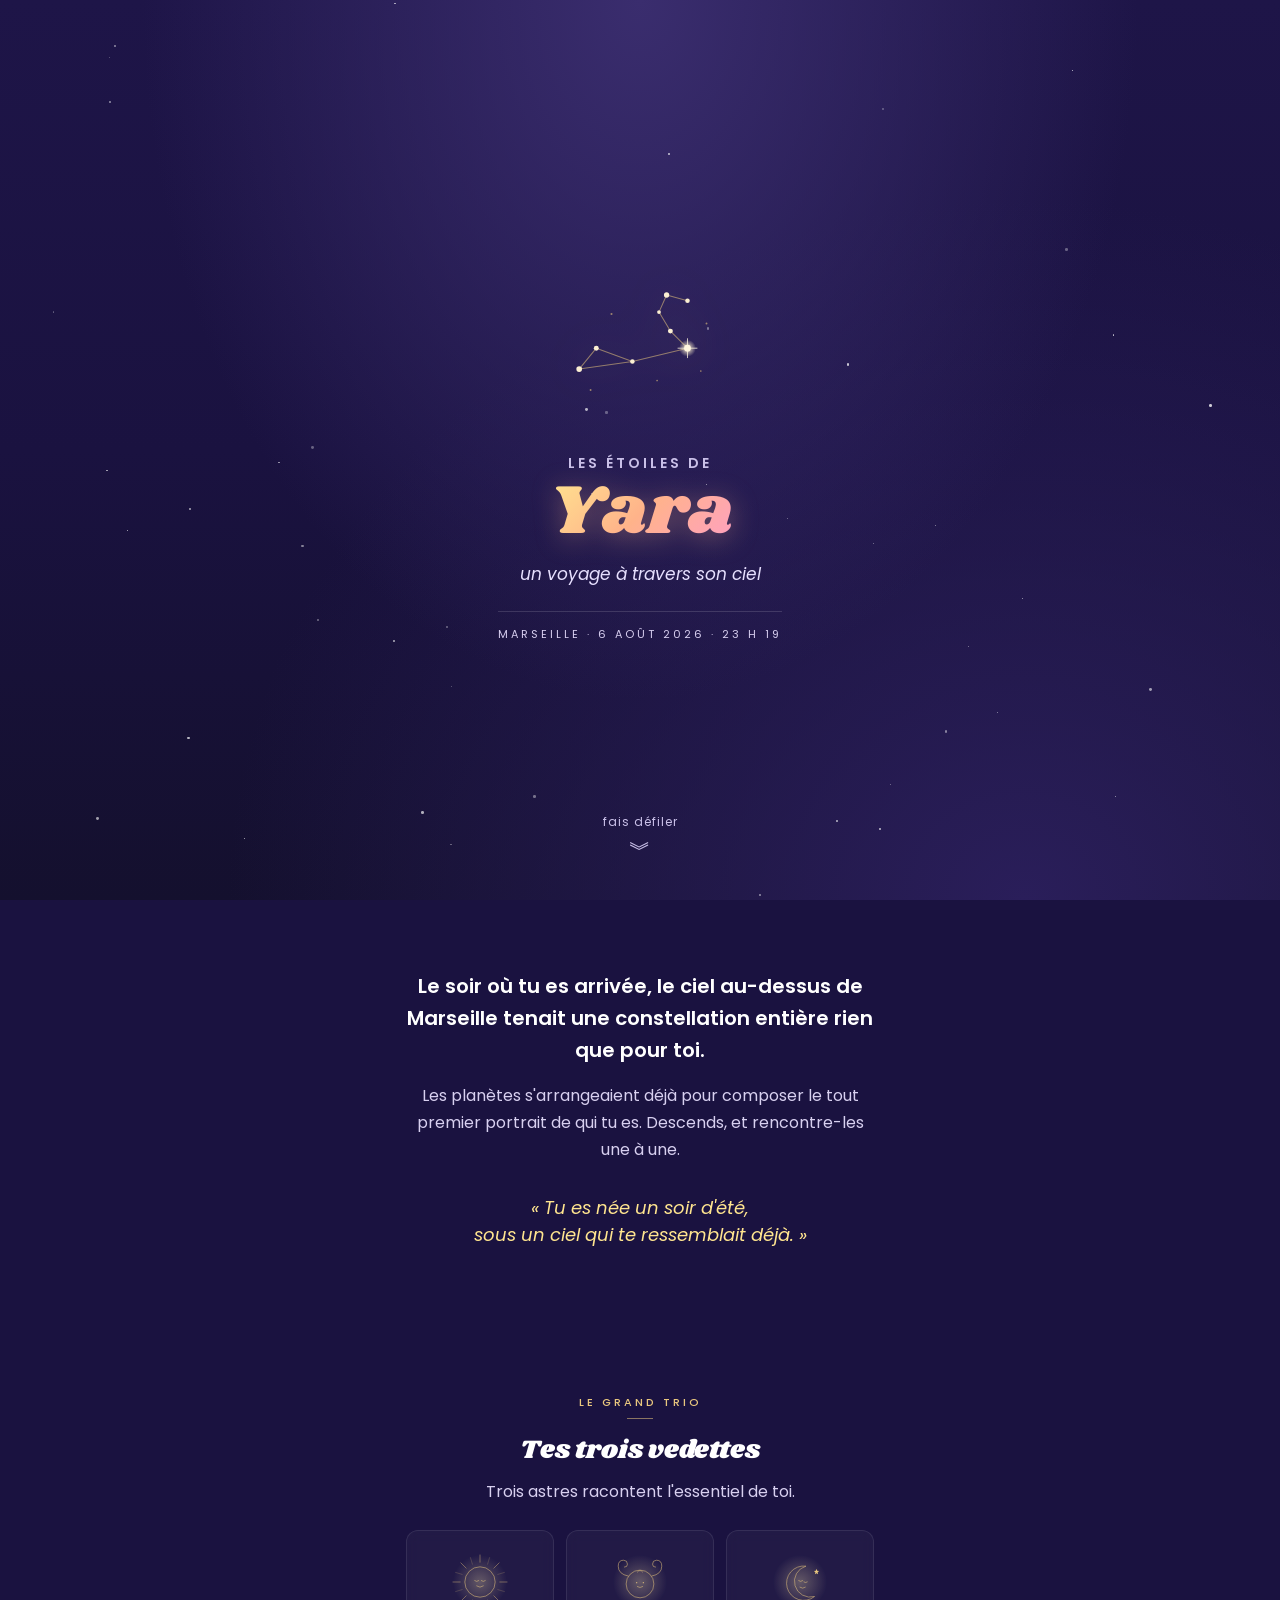
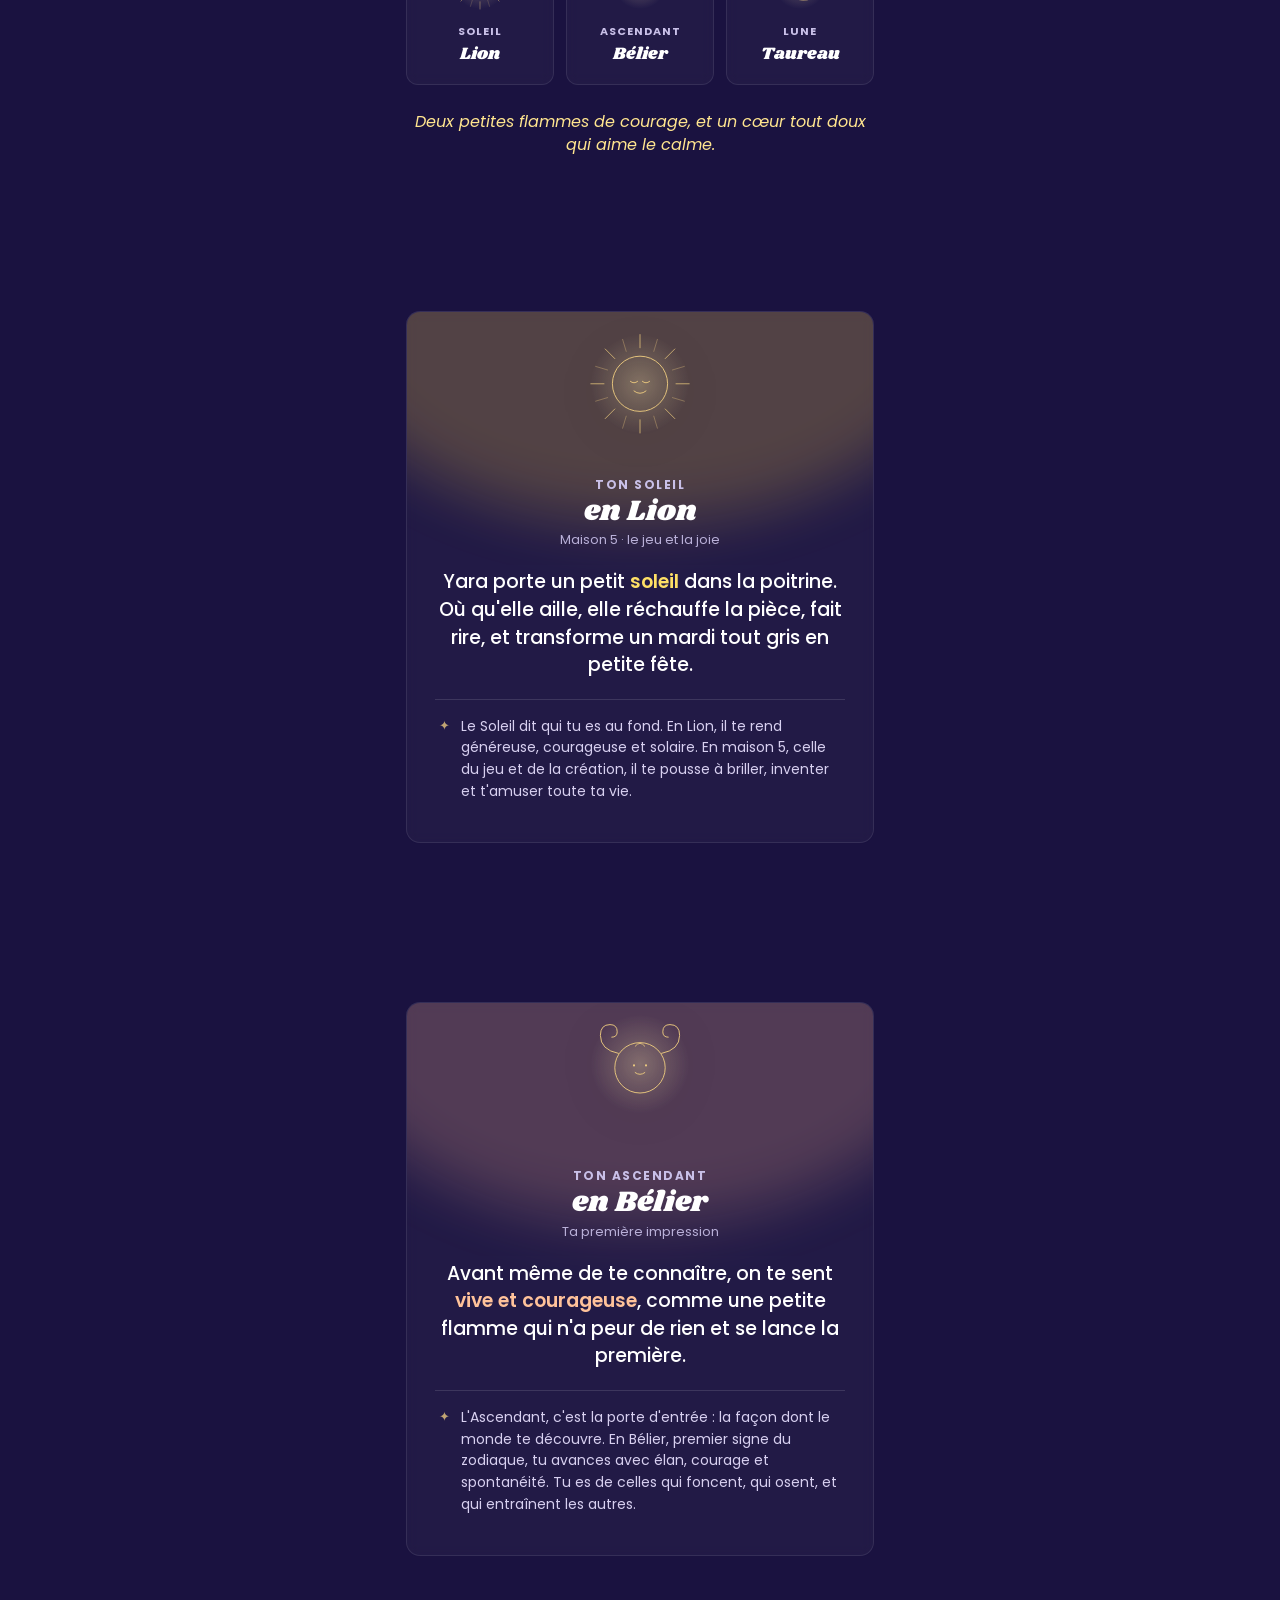
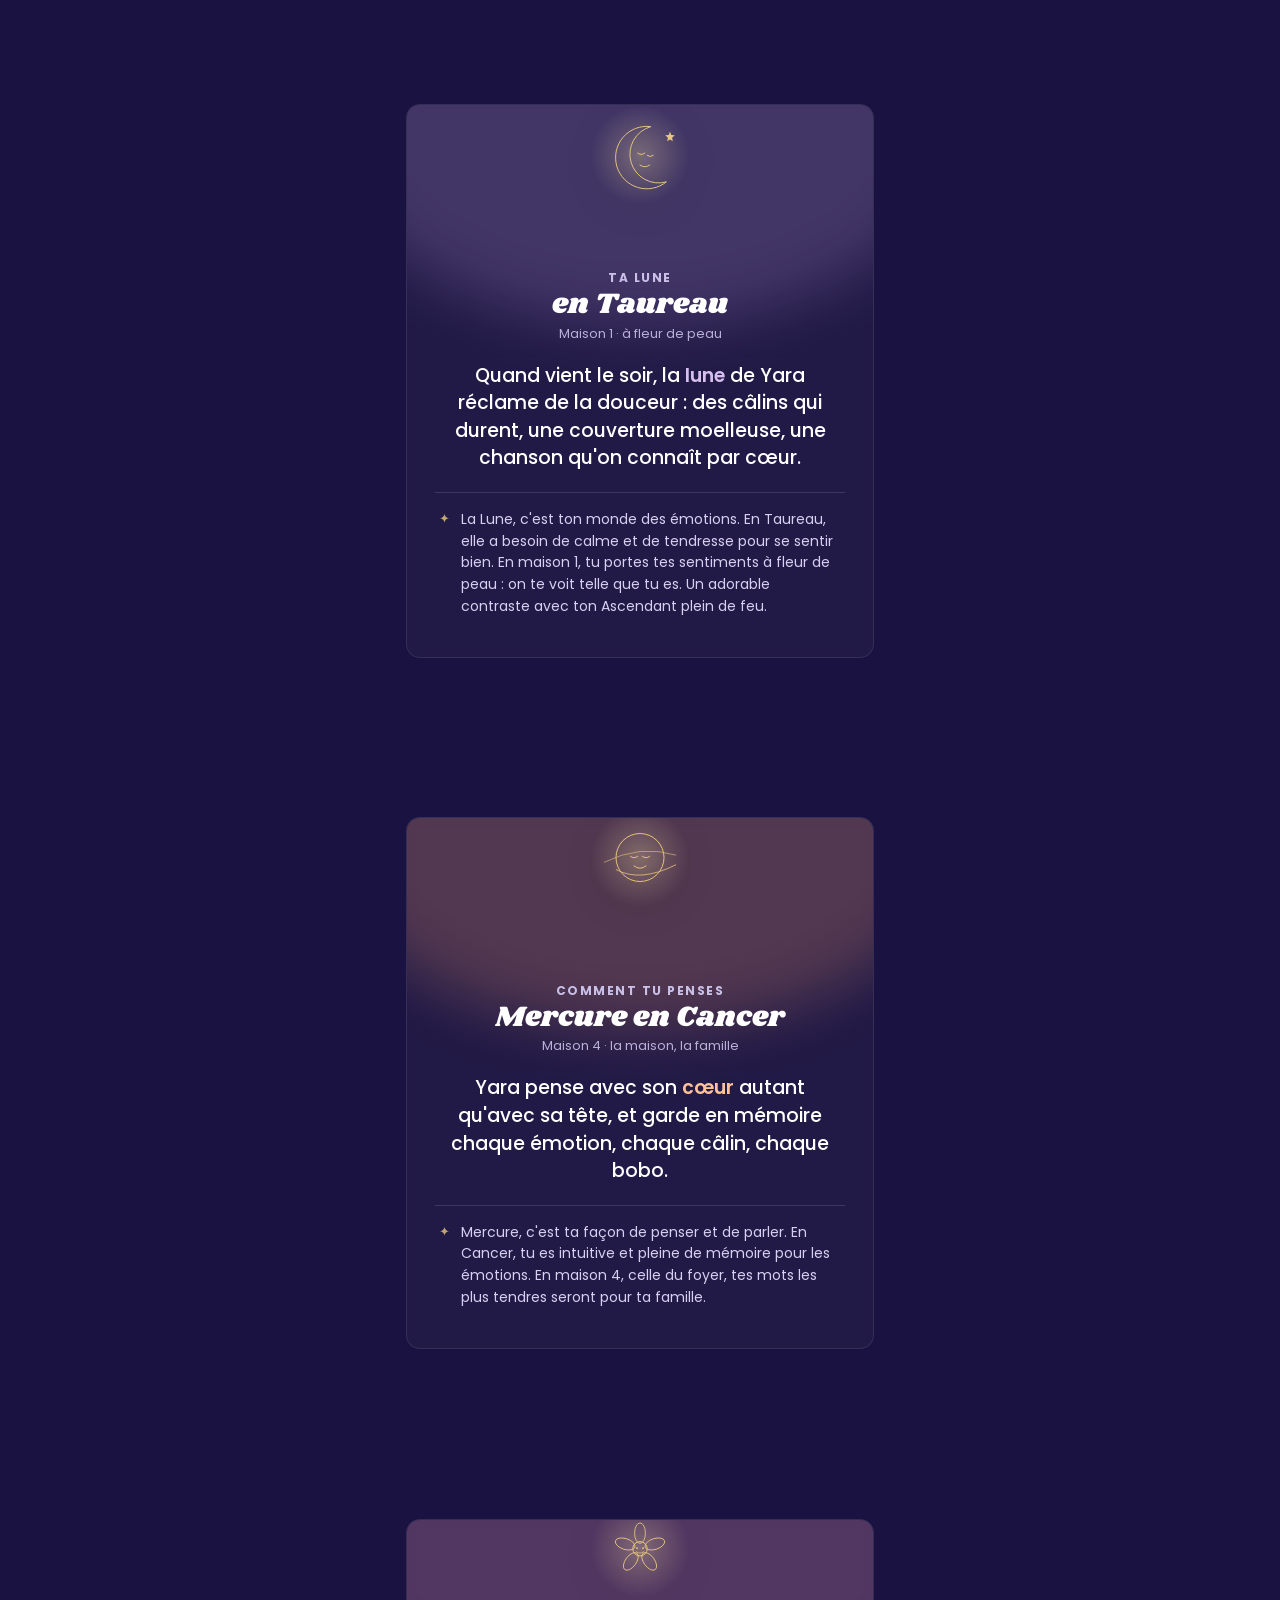
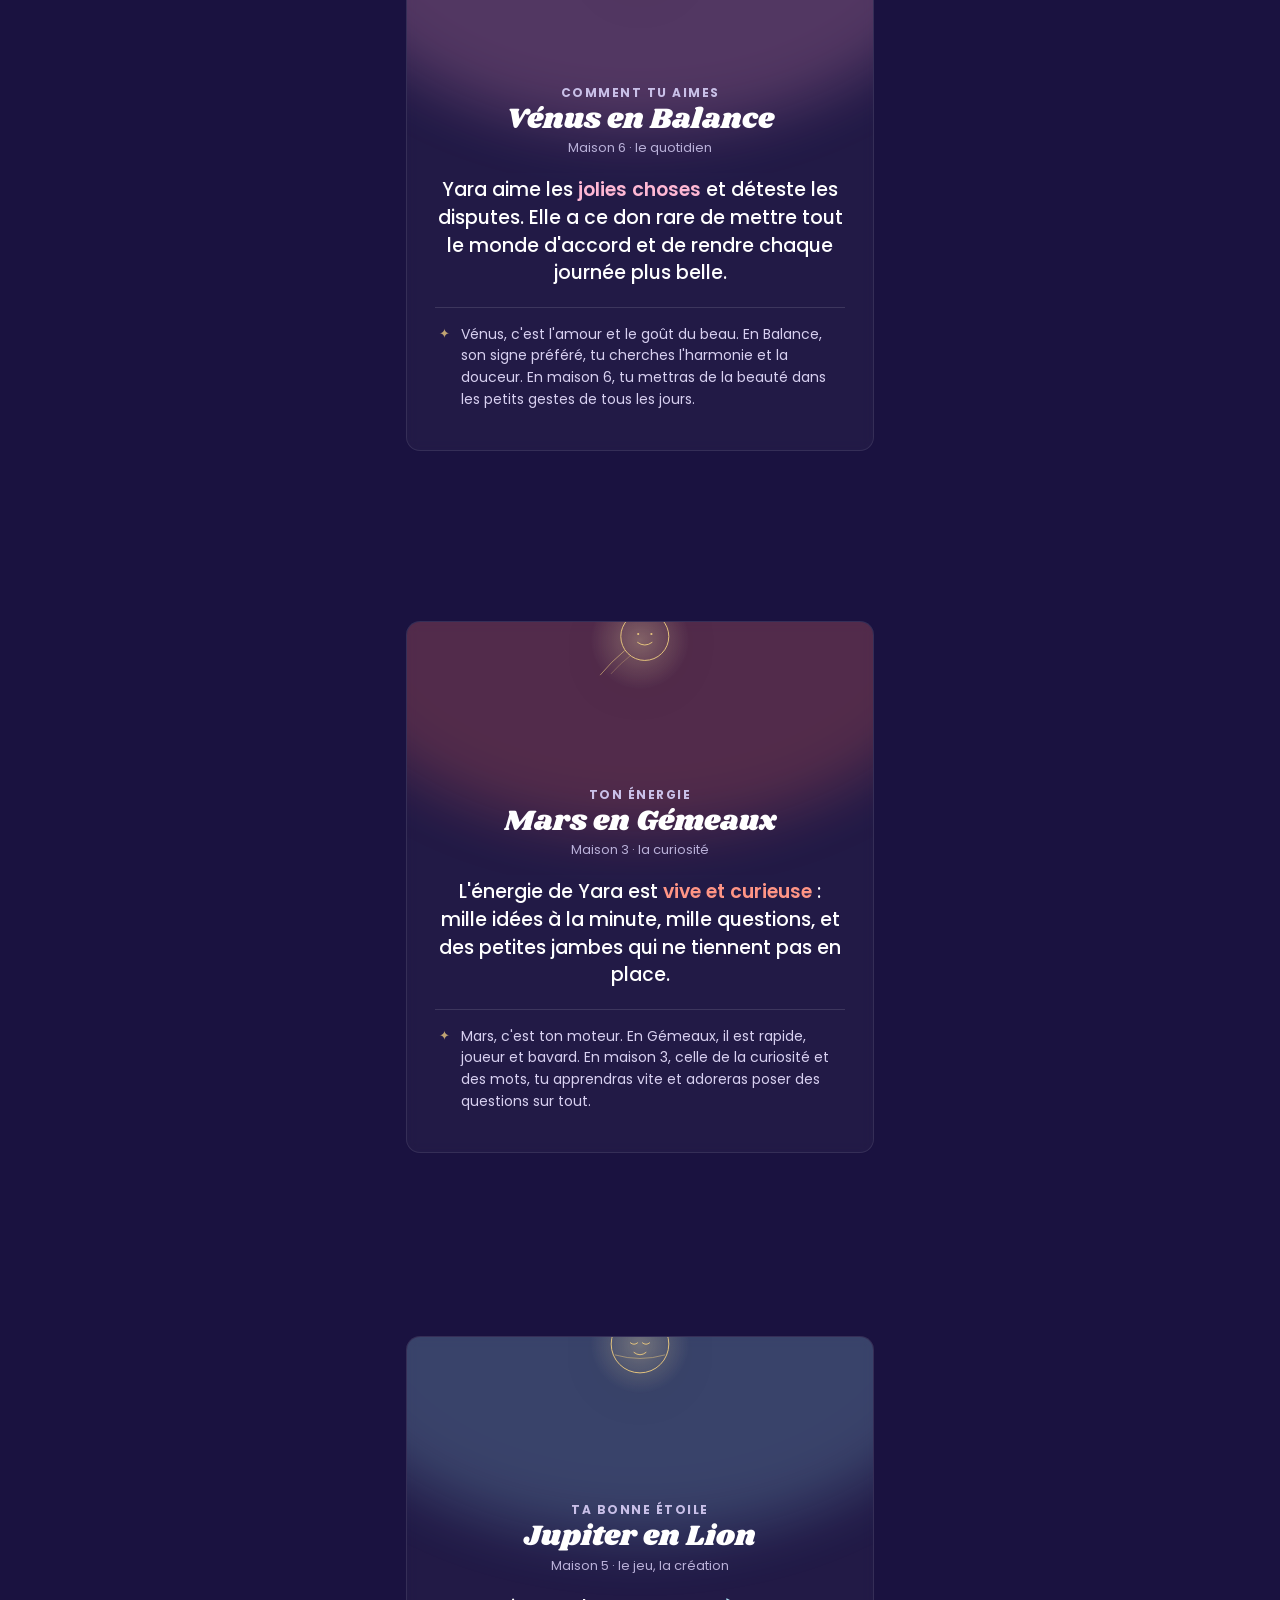
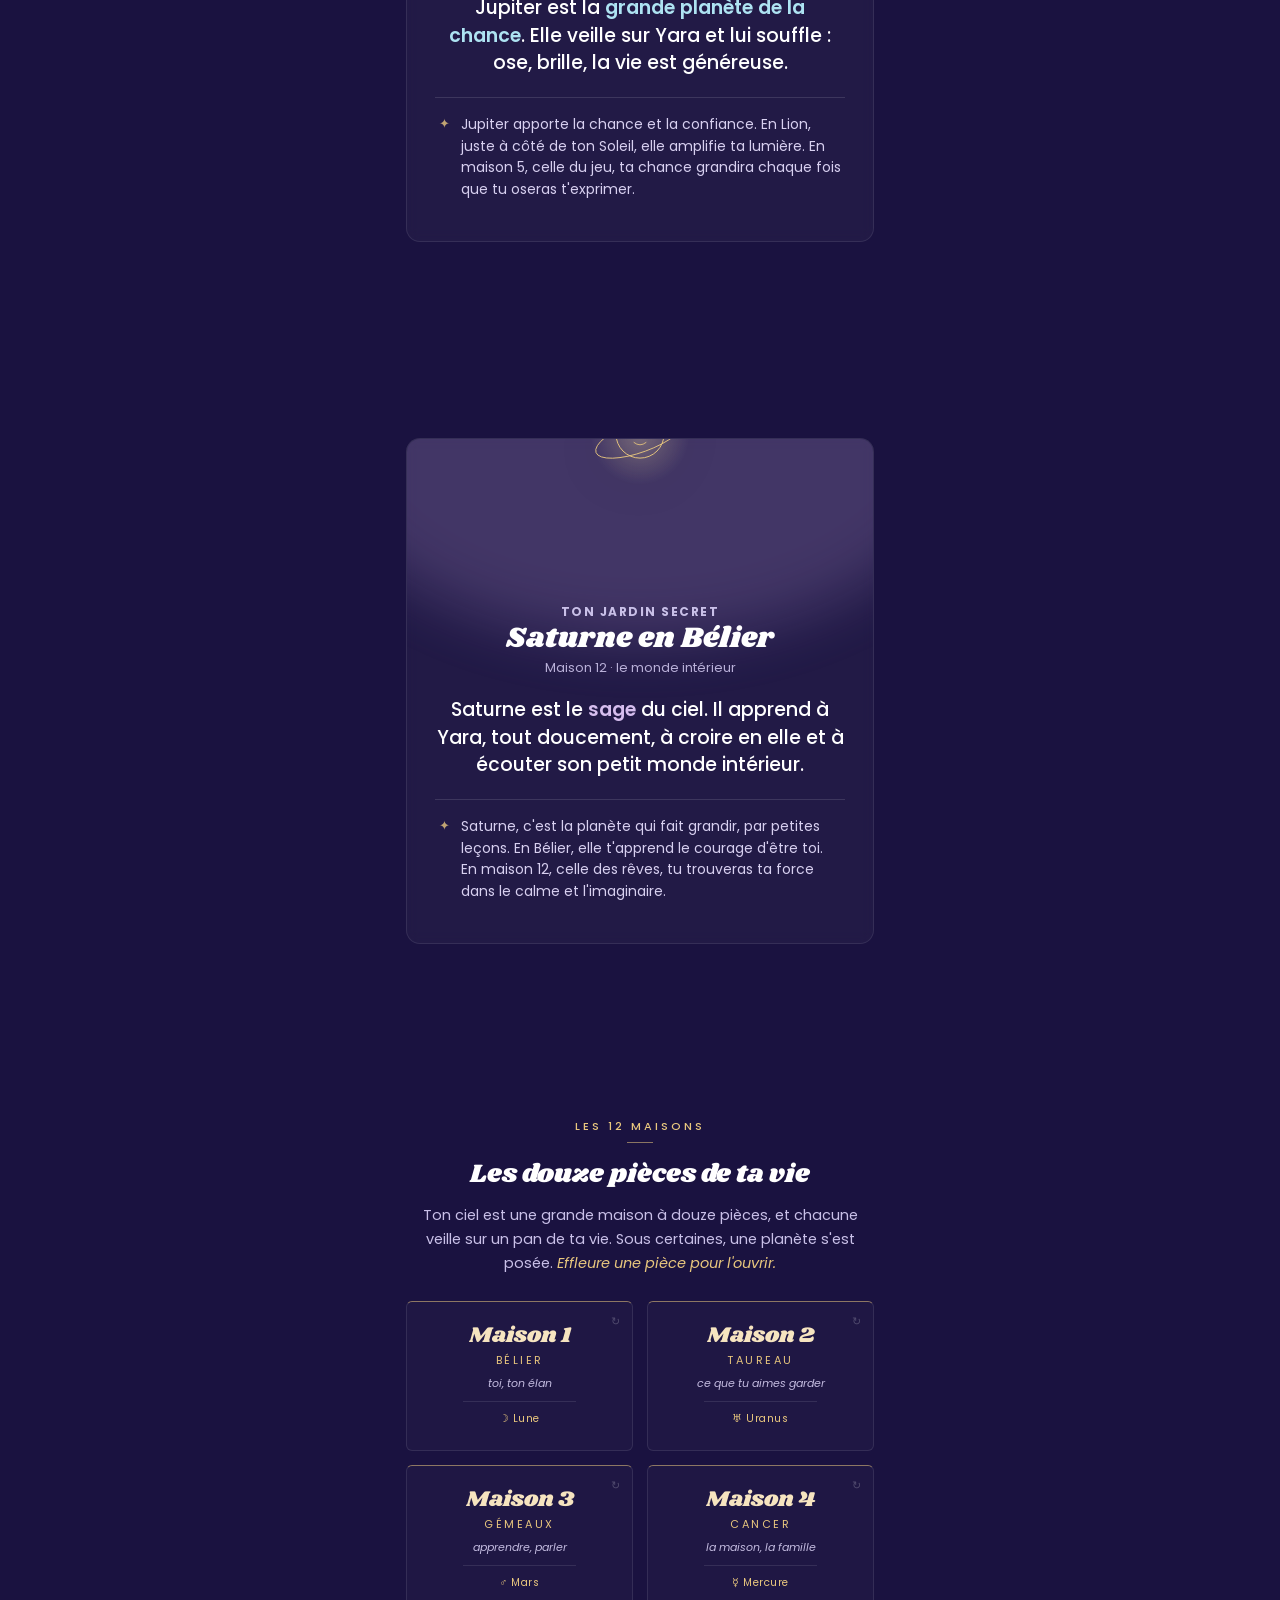
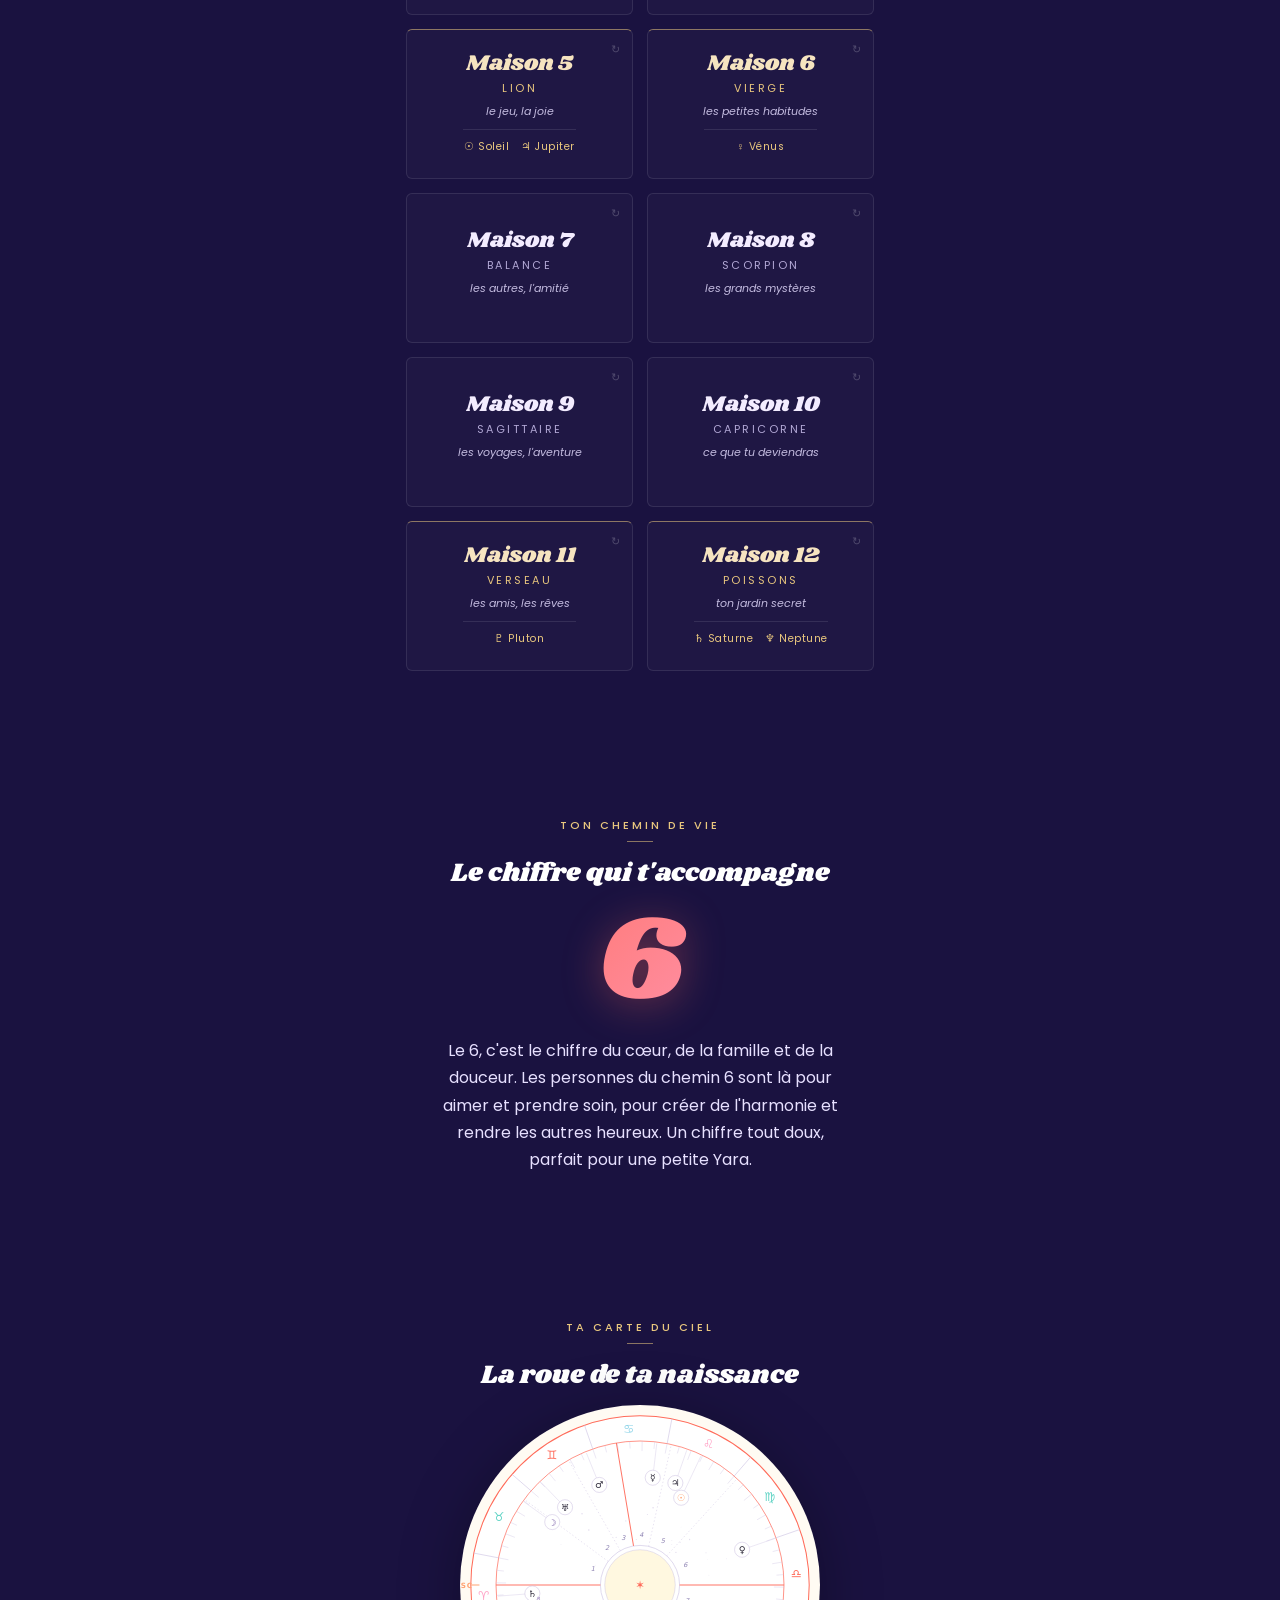
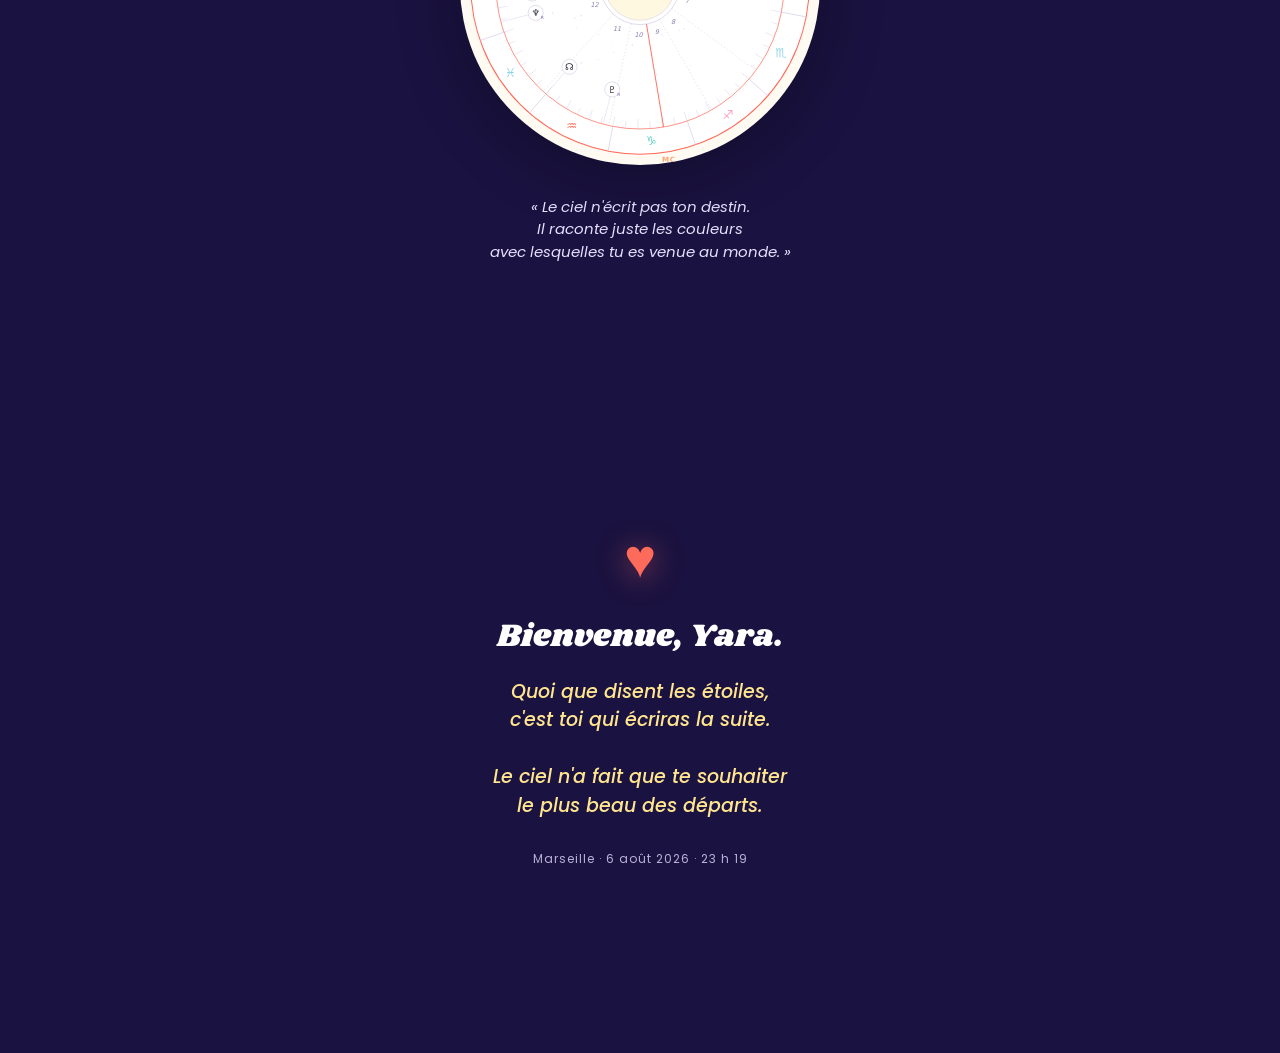
==== commit 680deefb: "fix title" ====
--- a/index.html
+++ b/index.html
@@ -187,7 +187,7 @@
 <!-- INTRO / COUVERTURE -->
 <section class="hero">
   <div class="hero-moon float"><svg viewBox="0 0 200 200" xmlns="http://www.w3.org/2000/svg"> <defs> <radialGradient id="glowStar" cx="50%" cy="50%" r="50%"> <stop offset="0%" stop-color="#FFF3D0" stop-opacity="1"/> <stop offset="100%" stop-color="#FFF3D0" stop-opacity="0"/> </radialGradient> </defs> <g stroke="#E9C77E" stroke-width="1.1" fill="none" opacity="0.55" stroke-linecap="round"> <path d="M150 46 L128 40"/> <path d="M128 40 L120 58"/> <path d="M120 58 L132 78"/> <path d="M132 78 L150 96"/> <path d="M150 96 L92 110"/> <path d="M92 110 L54 96"/> <path d="M54 96 L36 118"/> <path d="M36 118 L92 110"/> </g> <g fill="#FBEFD2"> <circle cx="150" cy="46" r="2.4"/> <circle cx="128" cy="40" r="2.8"/> <circle cx="120" cy="58" r="2"/> <circle cx="132" cy="78" r="2.6"/> <circle cx="92" cy="110" r="2.4"/> <circle cx="54" cy="96" r="2.6"/> <circle cx="36" cy="118" r="3"/> </g> <circle cx="150" cy="96" r="9" fill="url(#glowStar)"/> <circle cx="150" cy="96" r="3.6" fill="#FFF6E0"/> <g stroke="#FFF6E0" stroke-width="1" opacity="0.8" stroke-linecap="round"> <path d="M150 86 L150 106"/> <path d="M140 96 L160 96"/> </g> <g fill="#E9C77E" opacity="0.6"> <circle cx="170" cy="70" r="1"/> <circle cx="70" cy="60" r="1.1"/> <circle cx="48" cy="140" r="1"/> <circle cx="118" cy="130" r="0.9"/> <circle cx="164" cy="120" r="0.9"/> </g> </svg></div>
-  <div class="hero-eyebrow">le ciel de</div>
+  <div class="hero-eyebrow">les étoiles de</div>
   <h1 class="hero-name">Yara</h1>
   <div class="hero-sub">un voyage à travers son ciel</div>
   <div class="hero-date">Marseille · 6 août 2026 · 23 h 19</div>
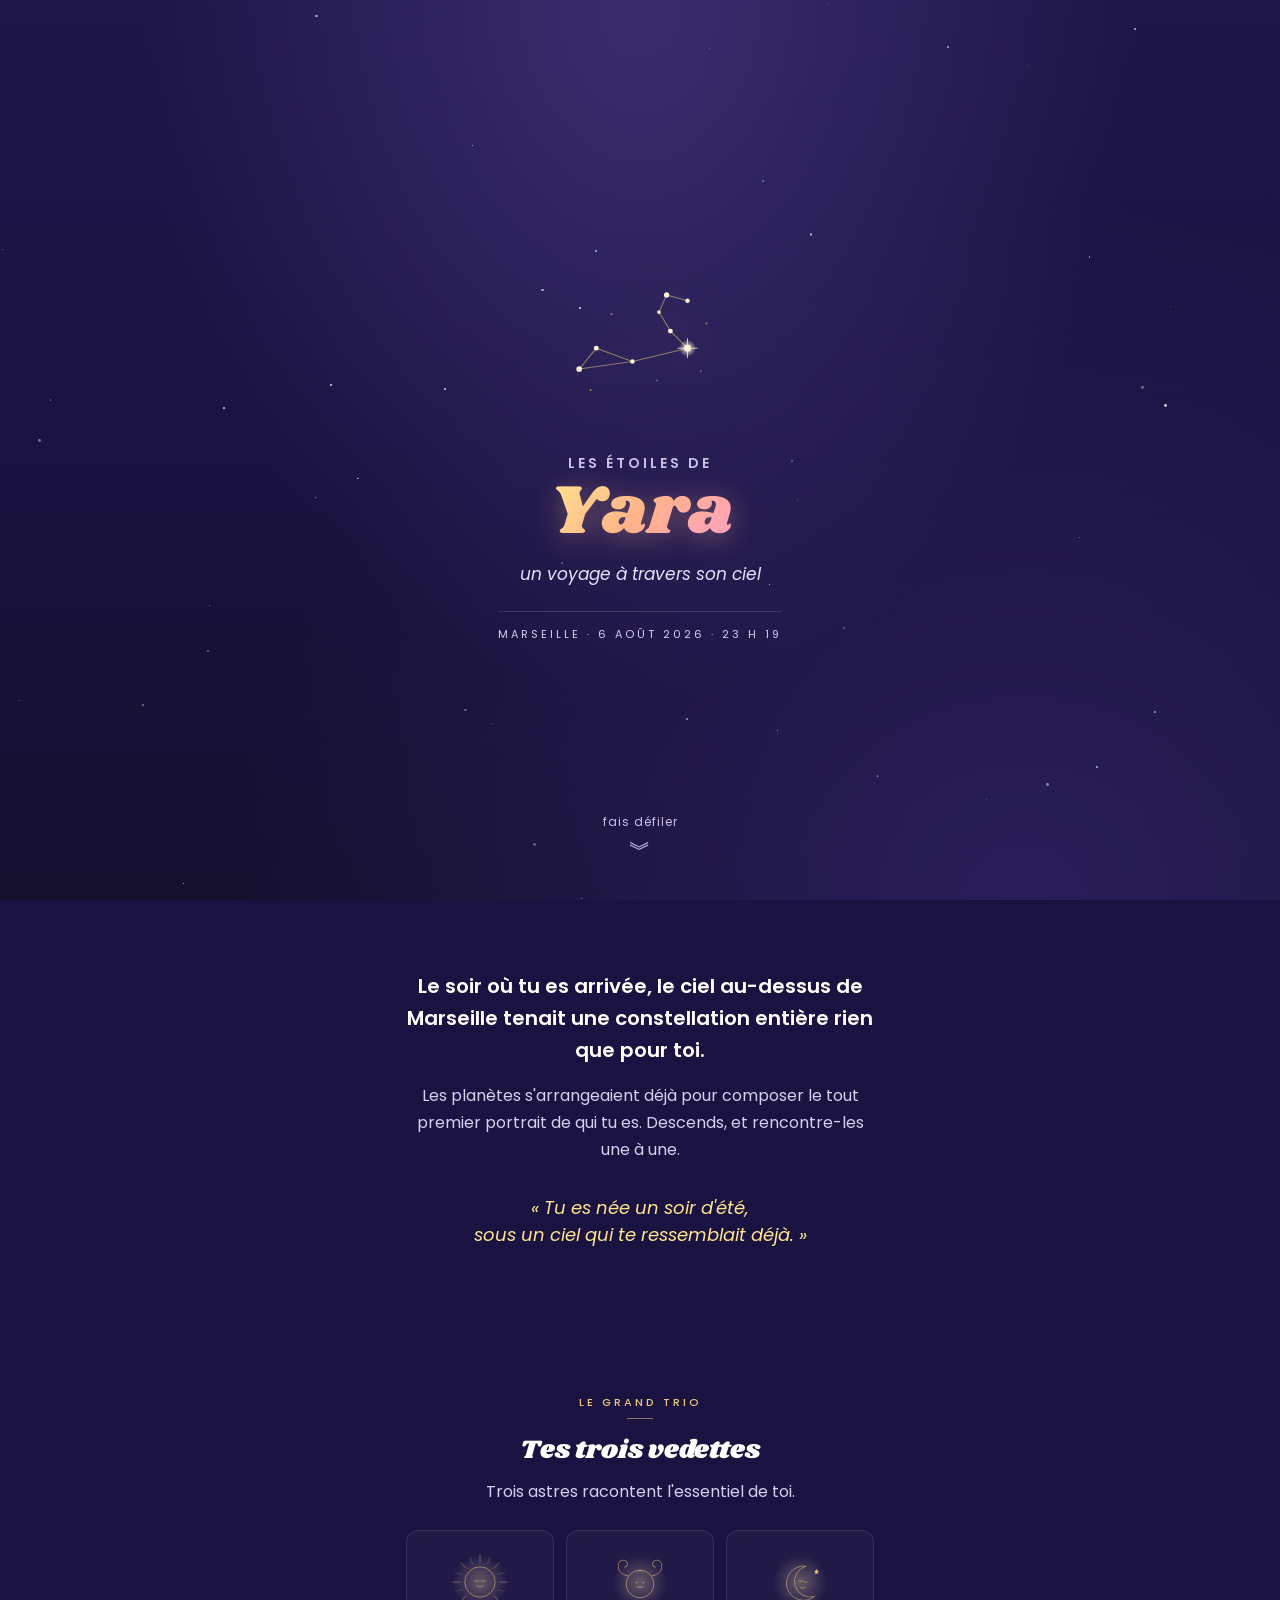
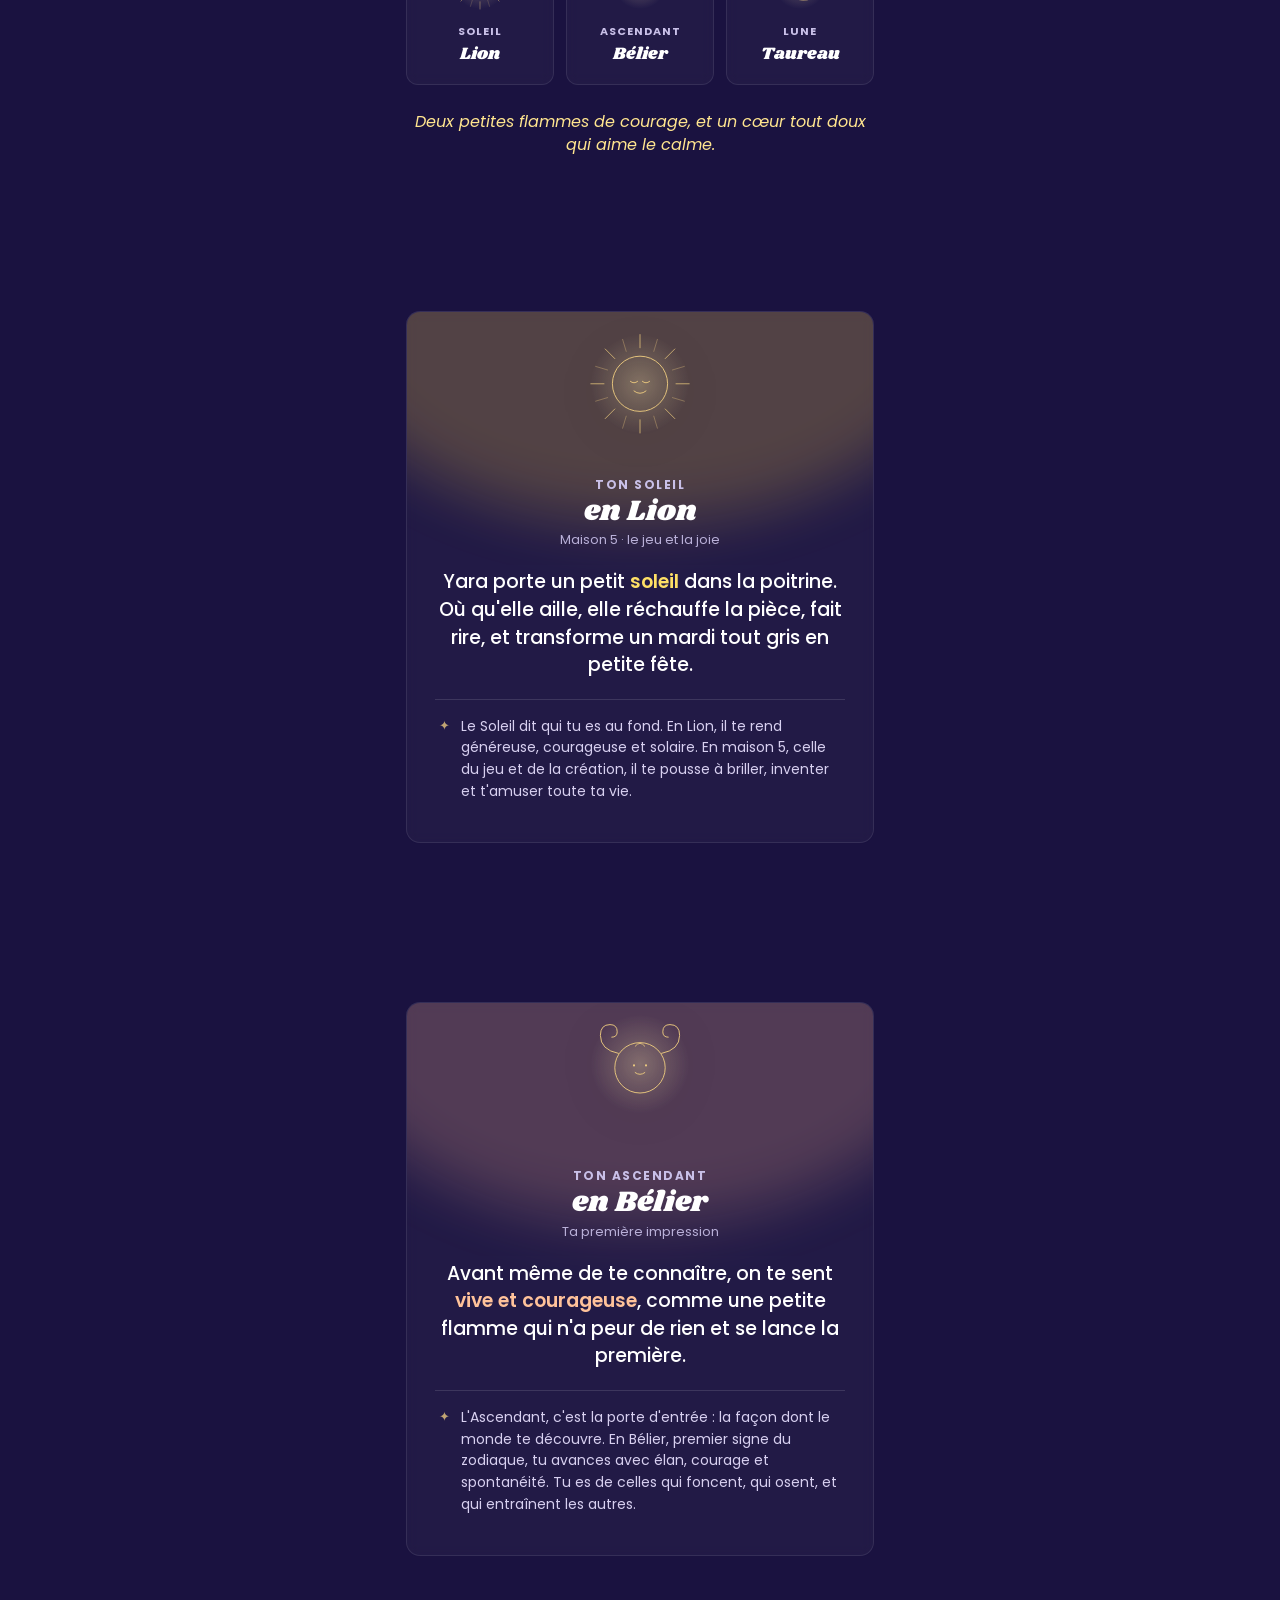
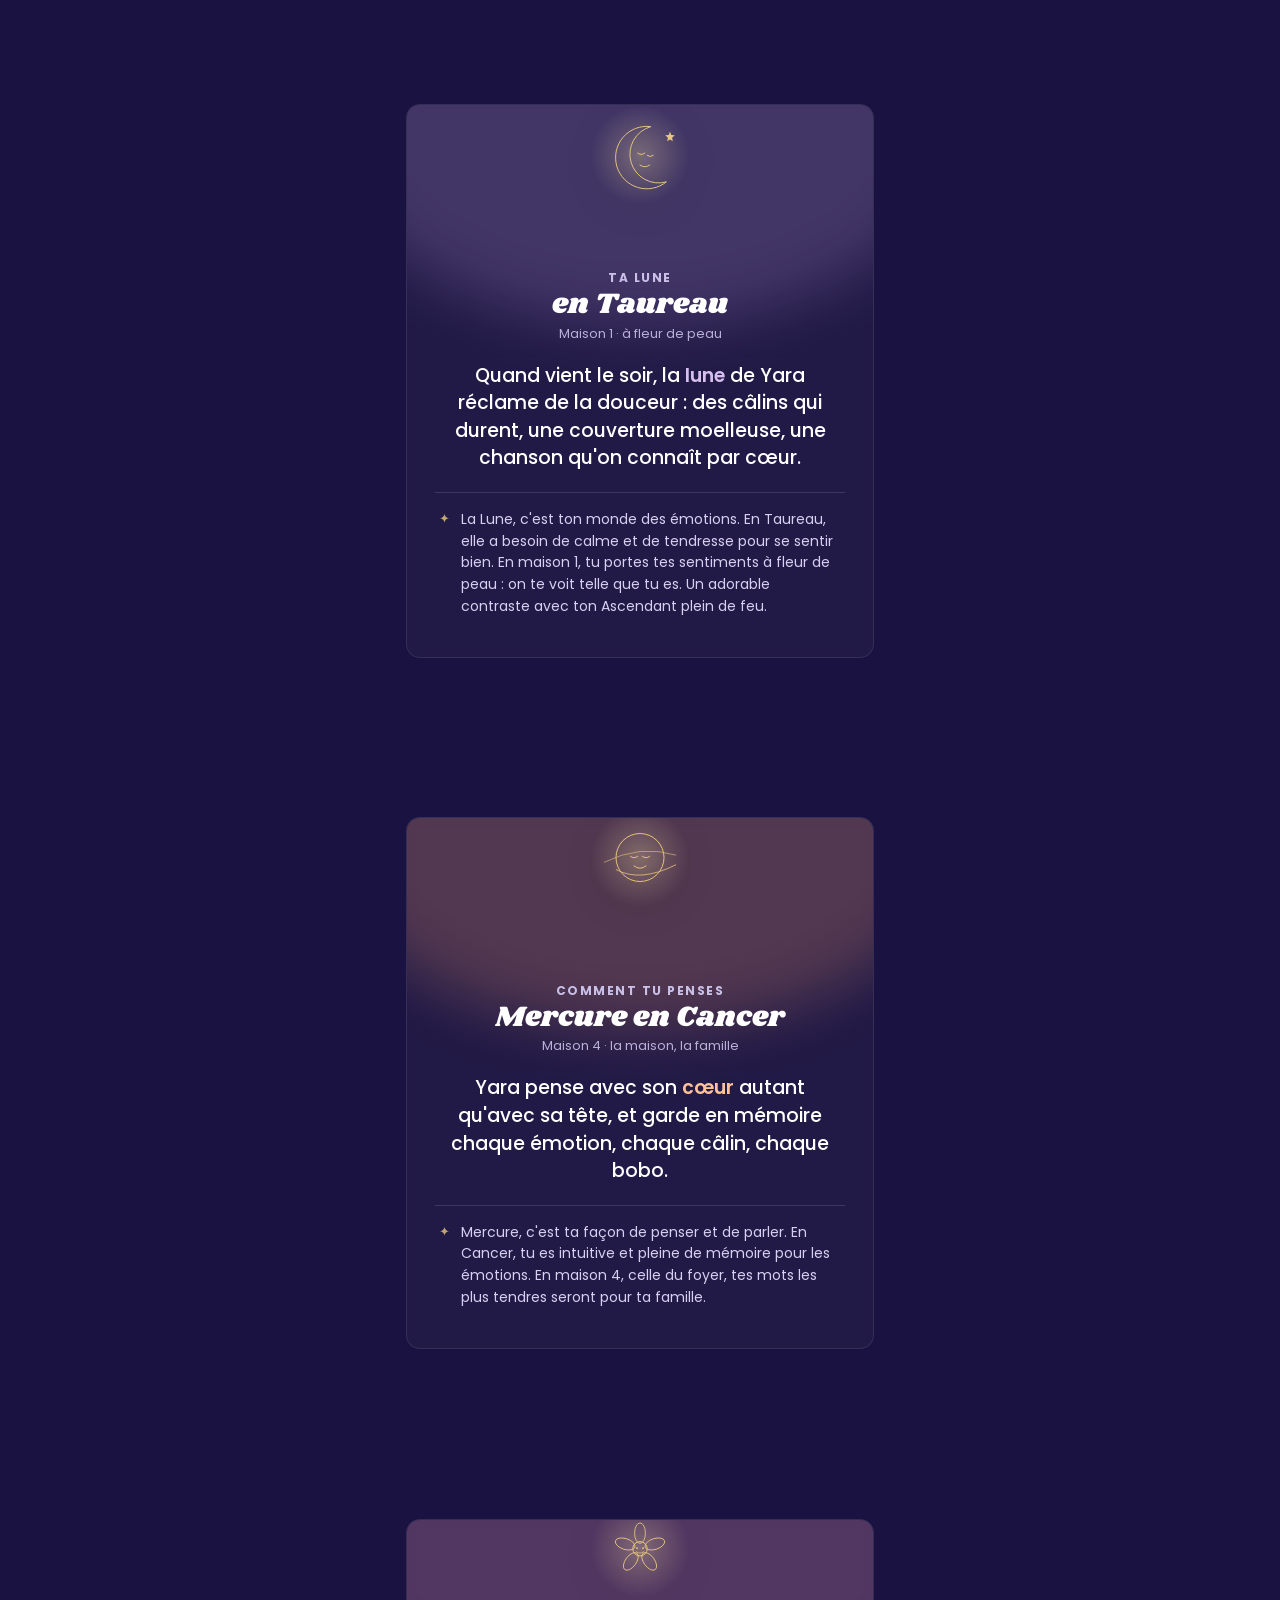
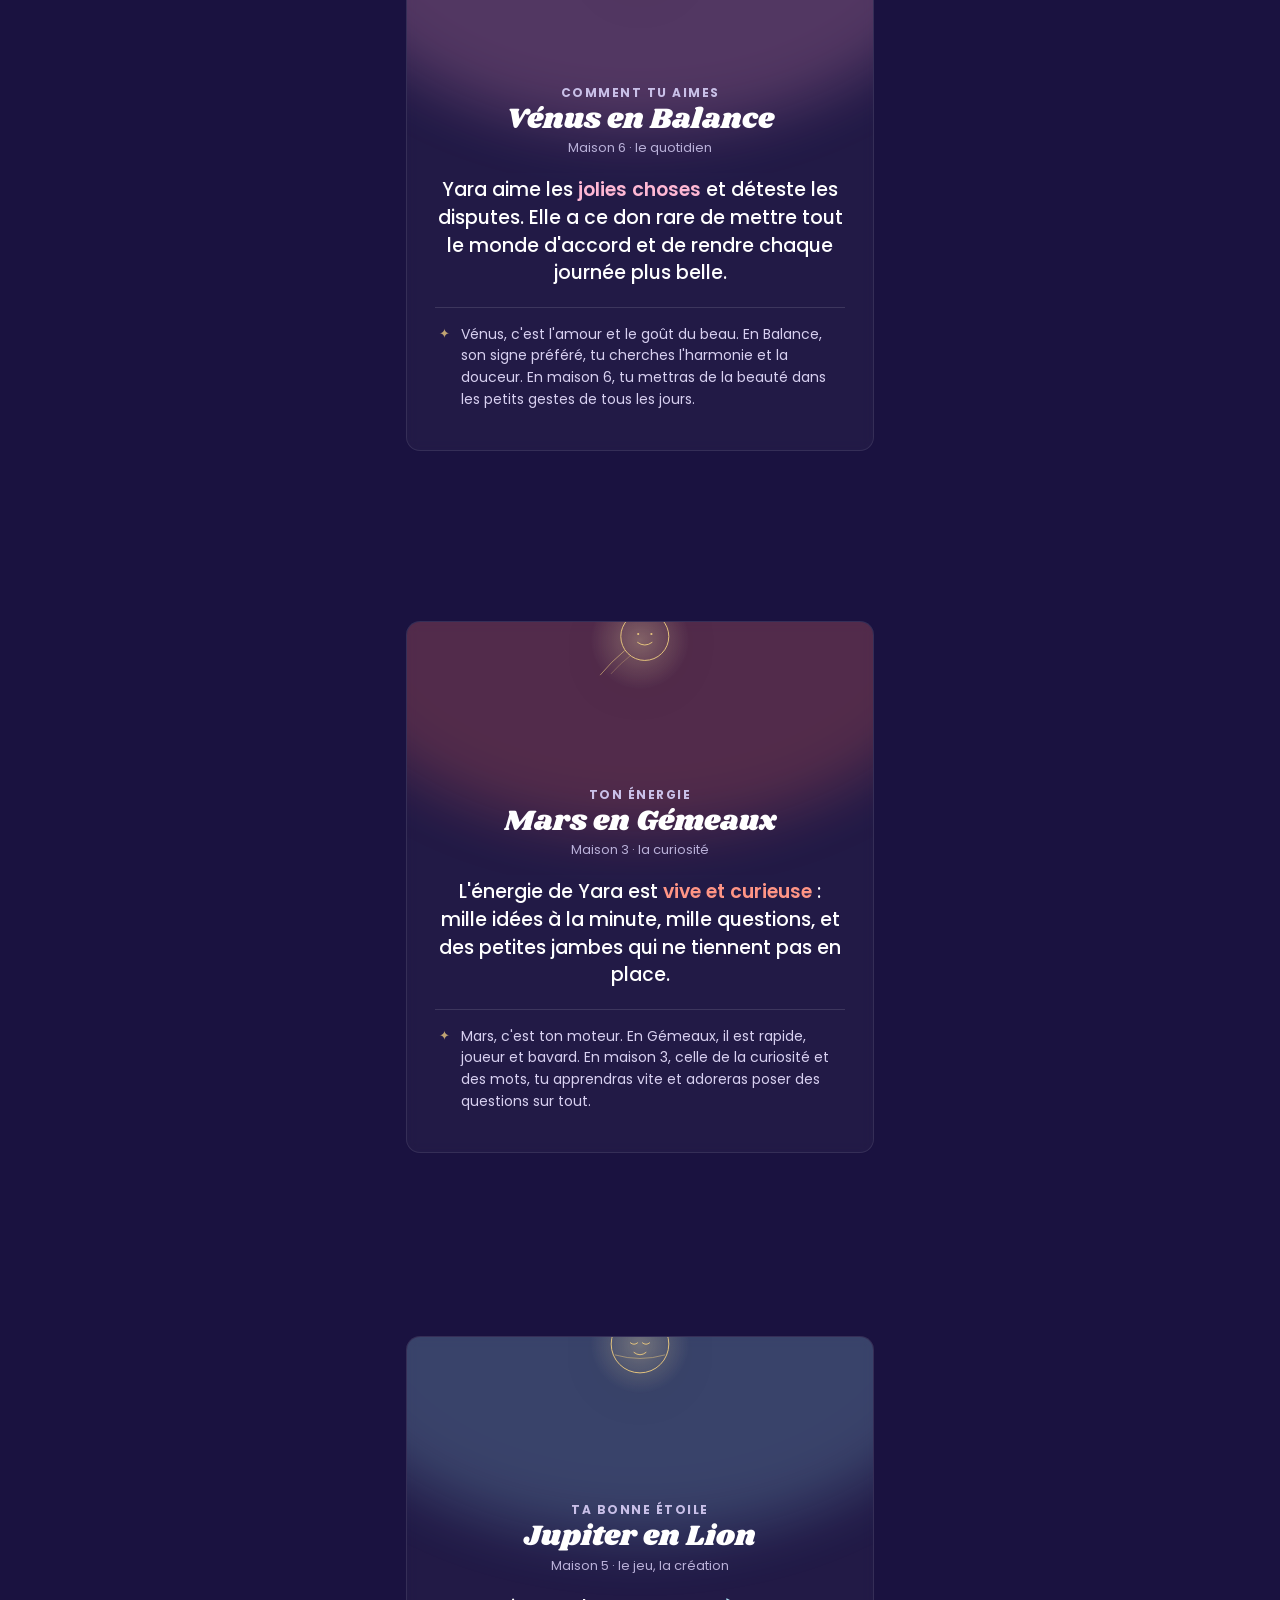
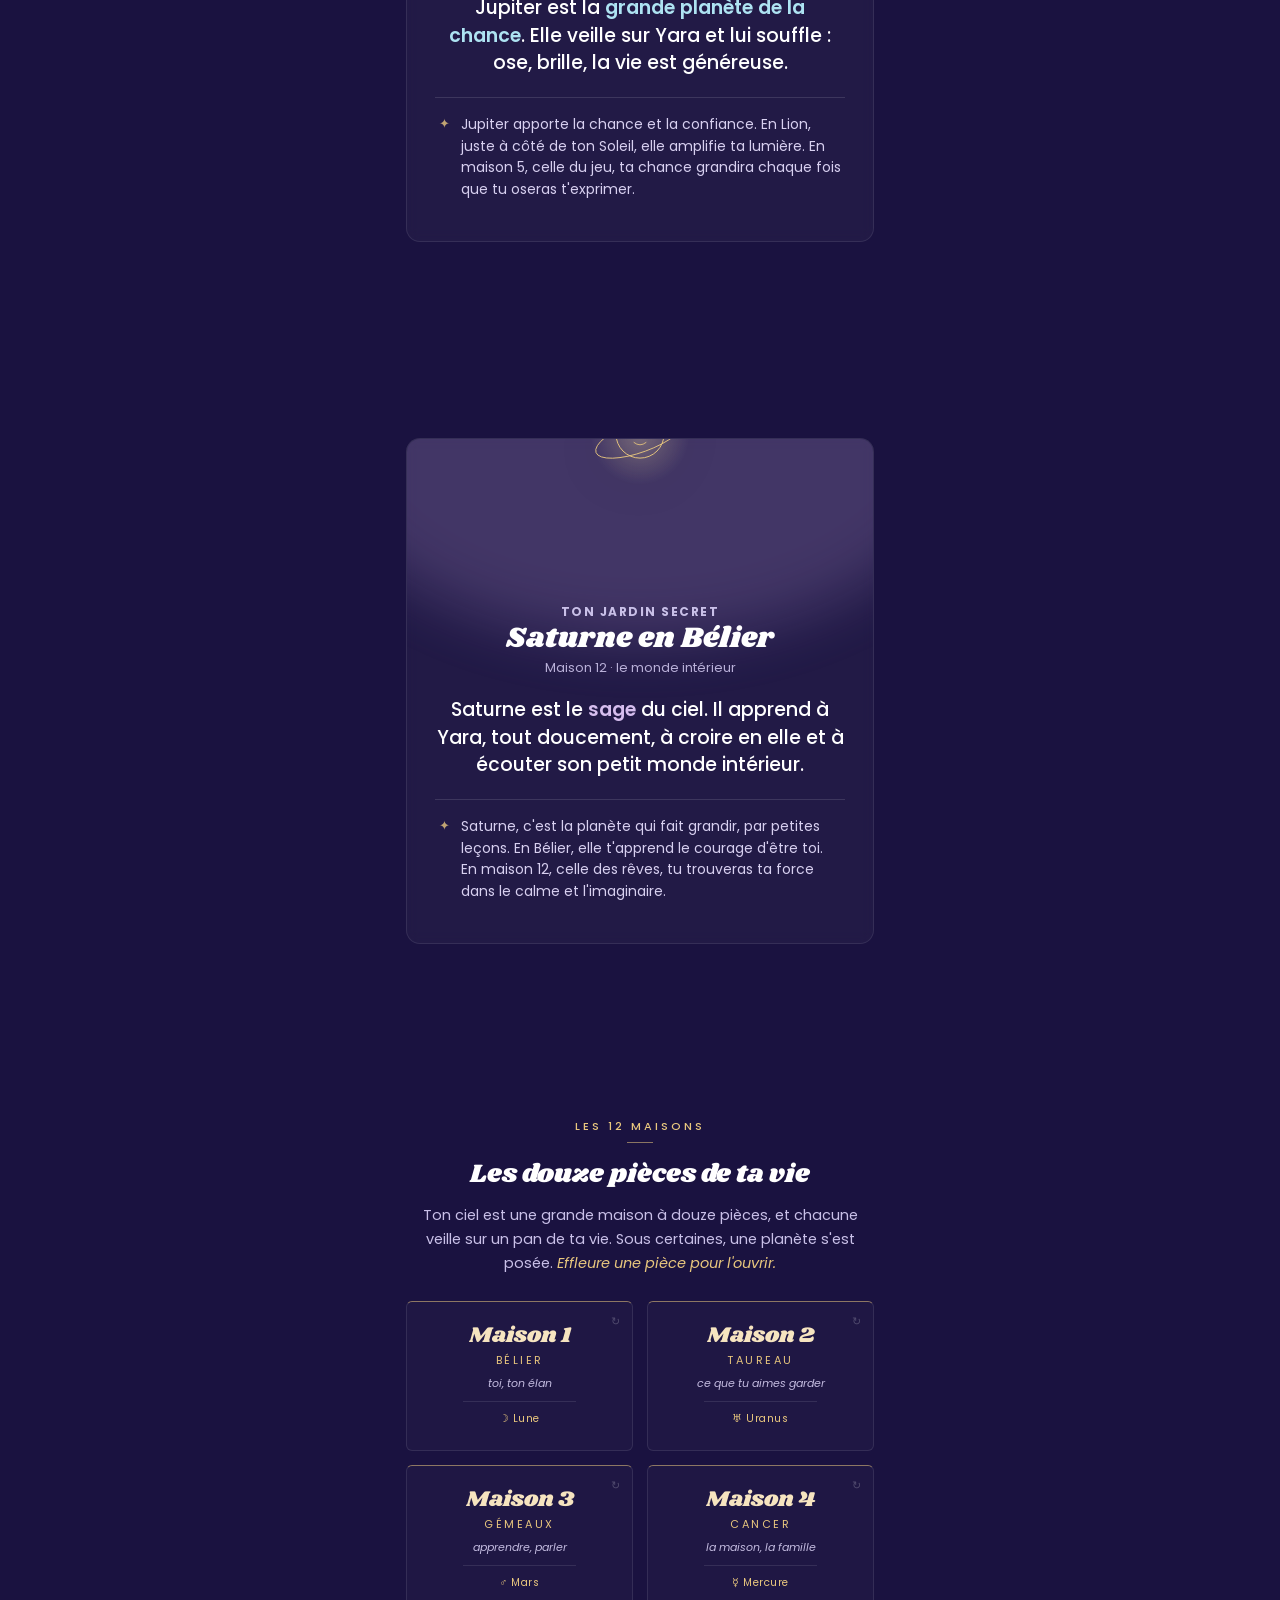
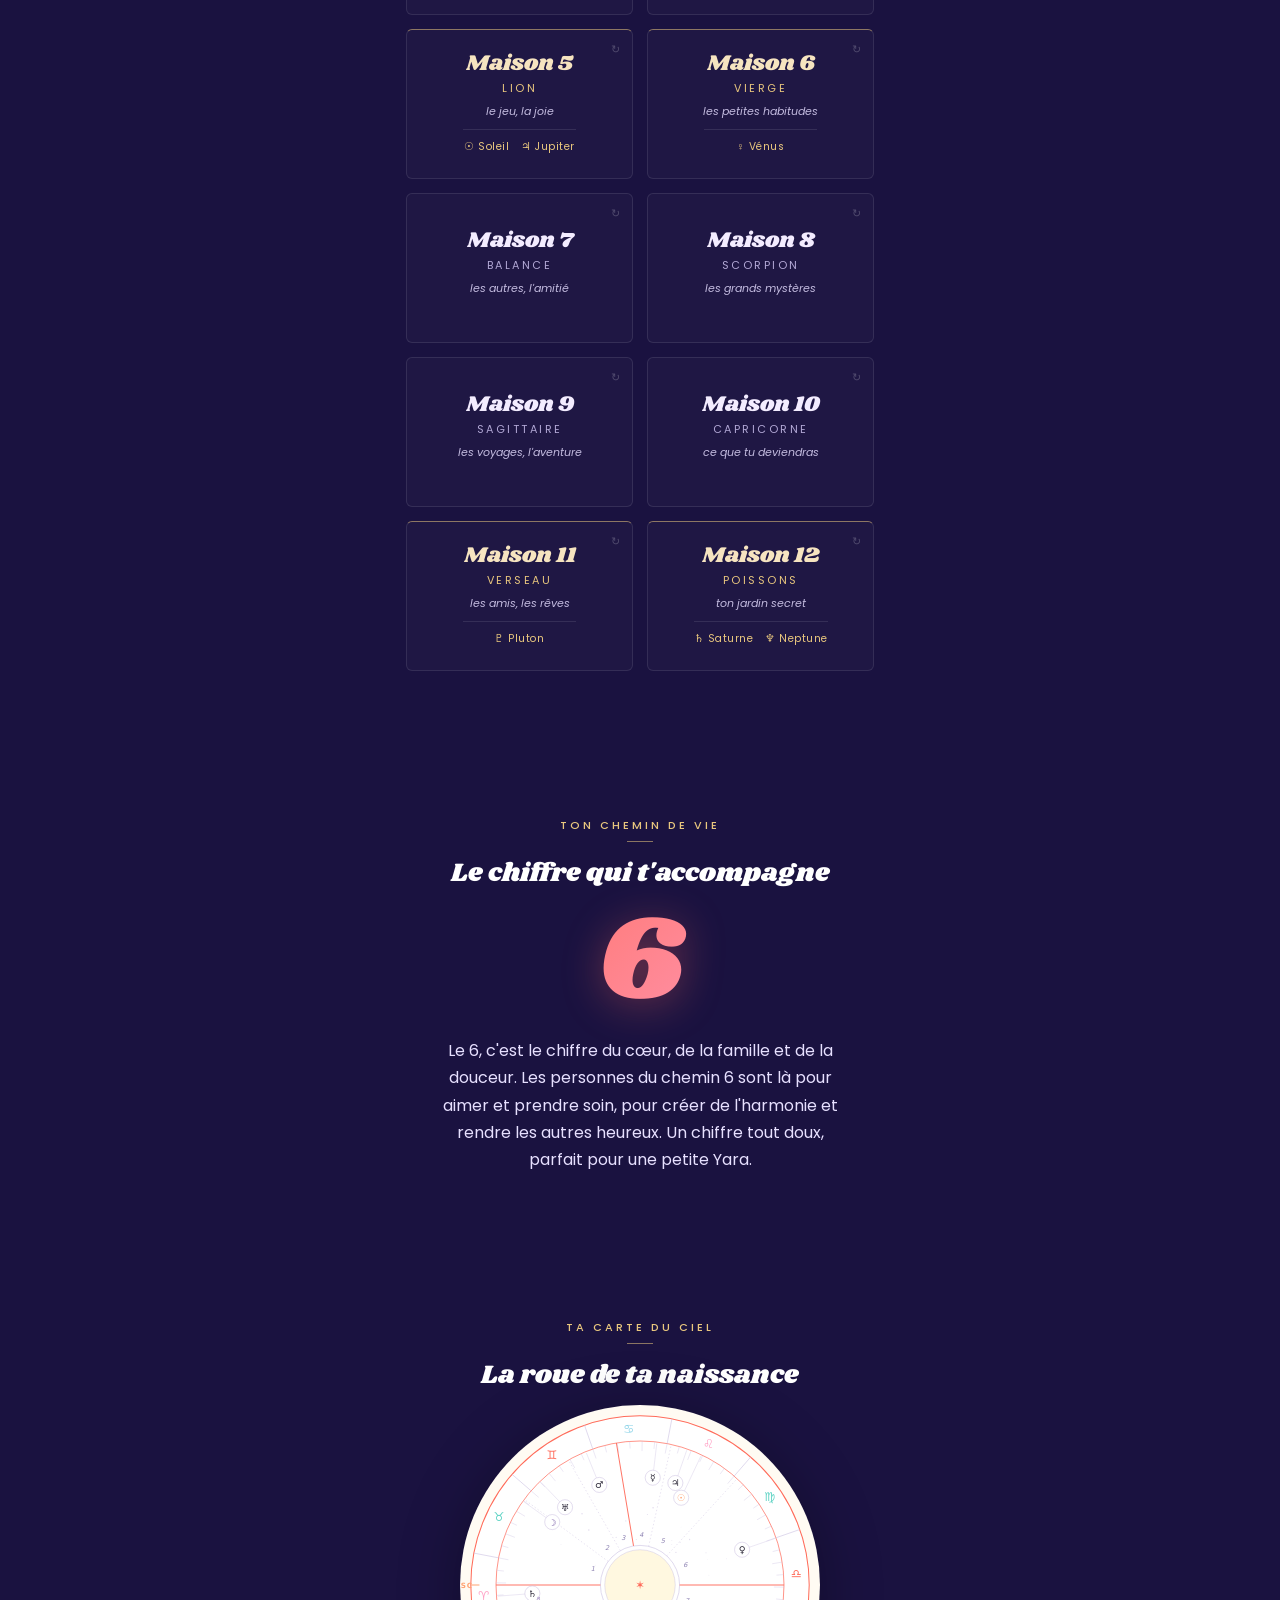
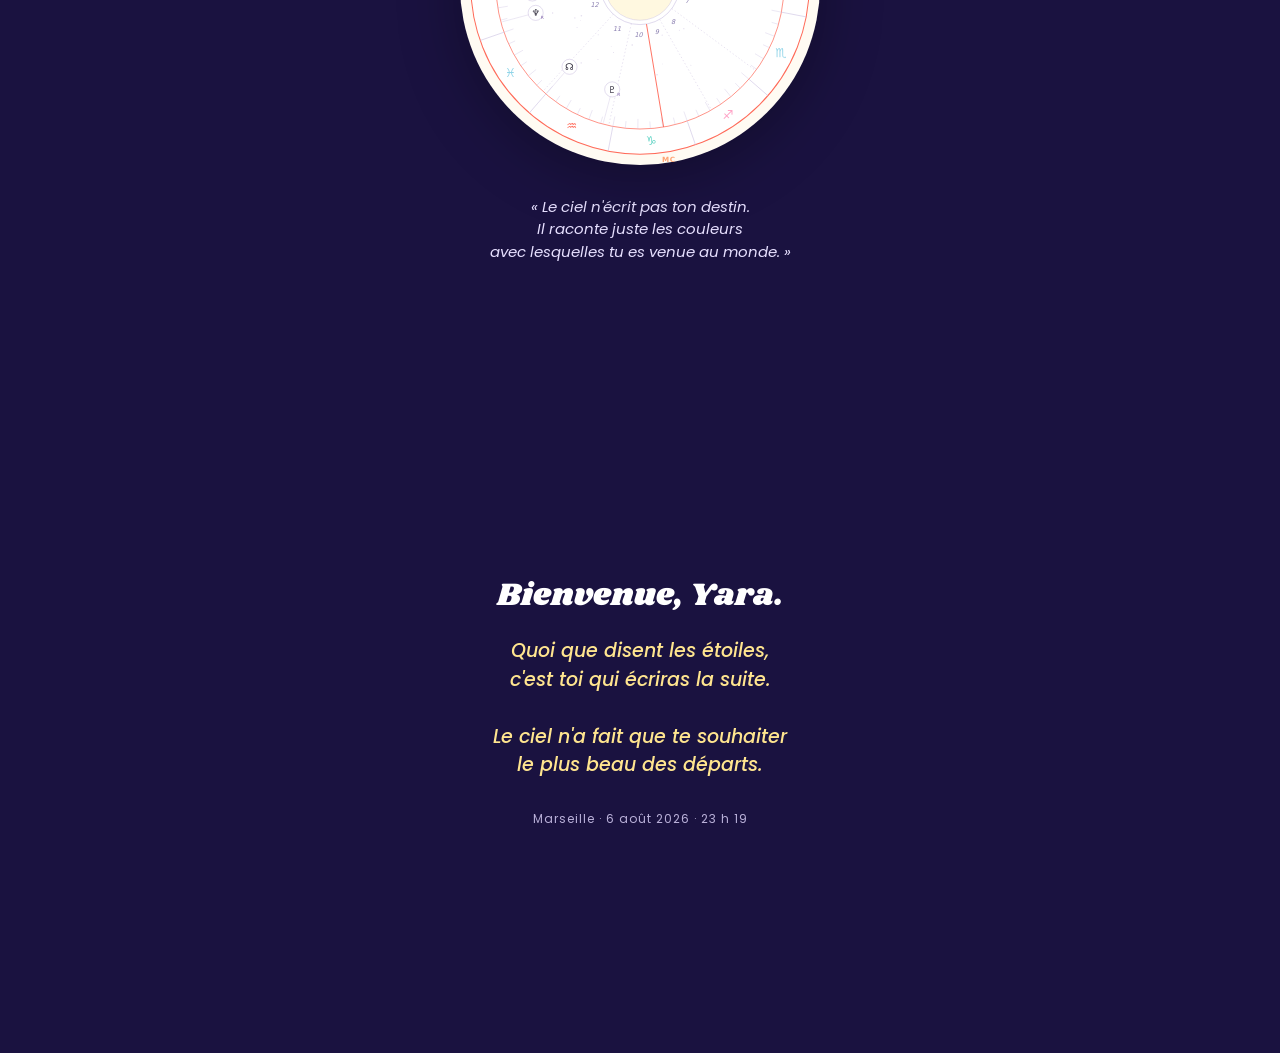
==== commit 5a81f9f5: "fix heart" ====
--- a/index.html
+++ b/index.html
@@ -518,7 +518,6 @@
 
 <!-- FINALE -->
 <section class="finale reveal">
-  <div class="finale-heart beat">♥</div>
   <h2 class="finale-title">Bienvenue, Yara.</h2>
   <p class="finale-quote">Quoi que disent les étoiles,<br>c'est toi qui écriras la suite.<br><br>Le ciel n'a fait que te souhaiter<br>le plus beau des départs.</p>
   <div class="finale-date">Marseille · 6 août 2026 · 23 h 19</div>
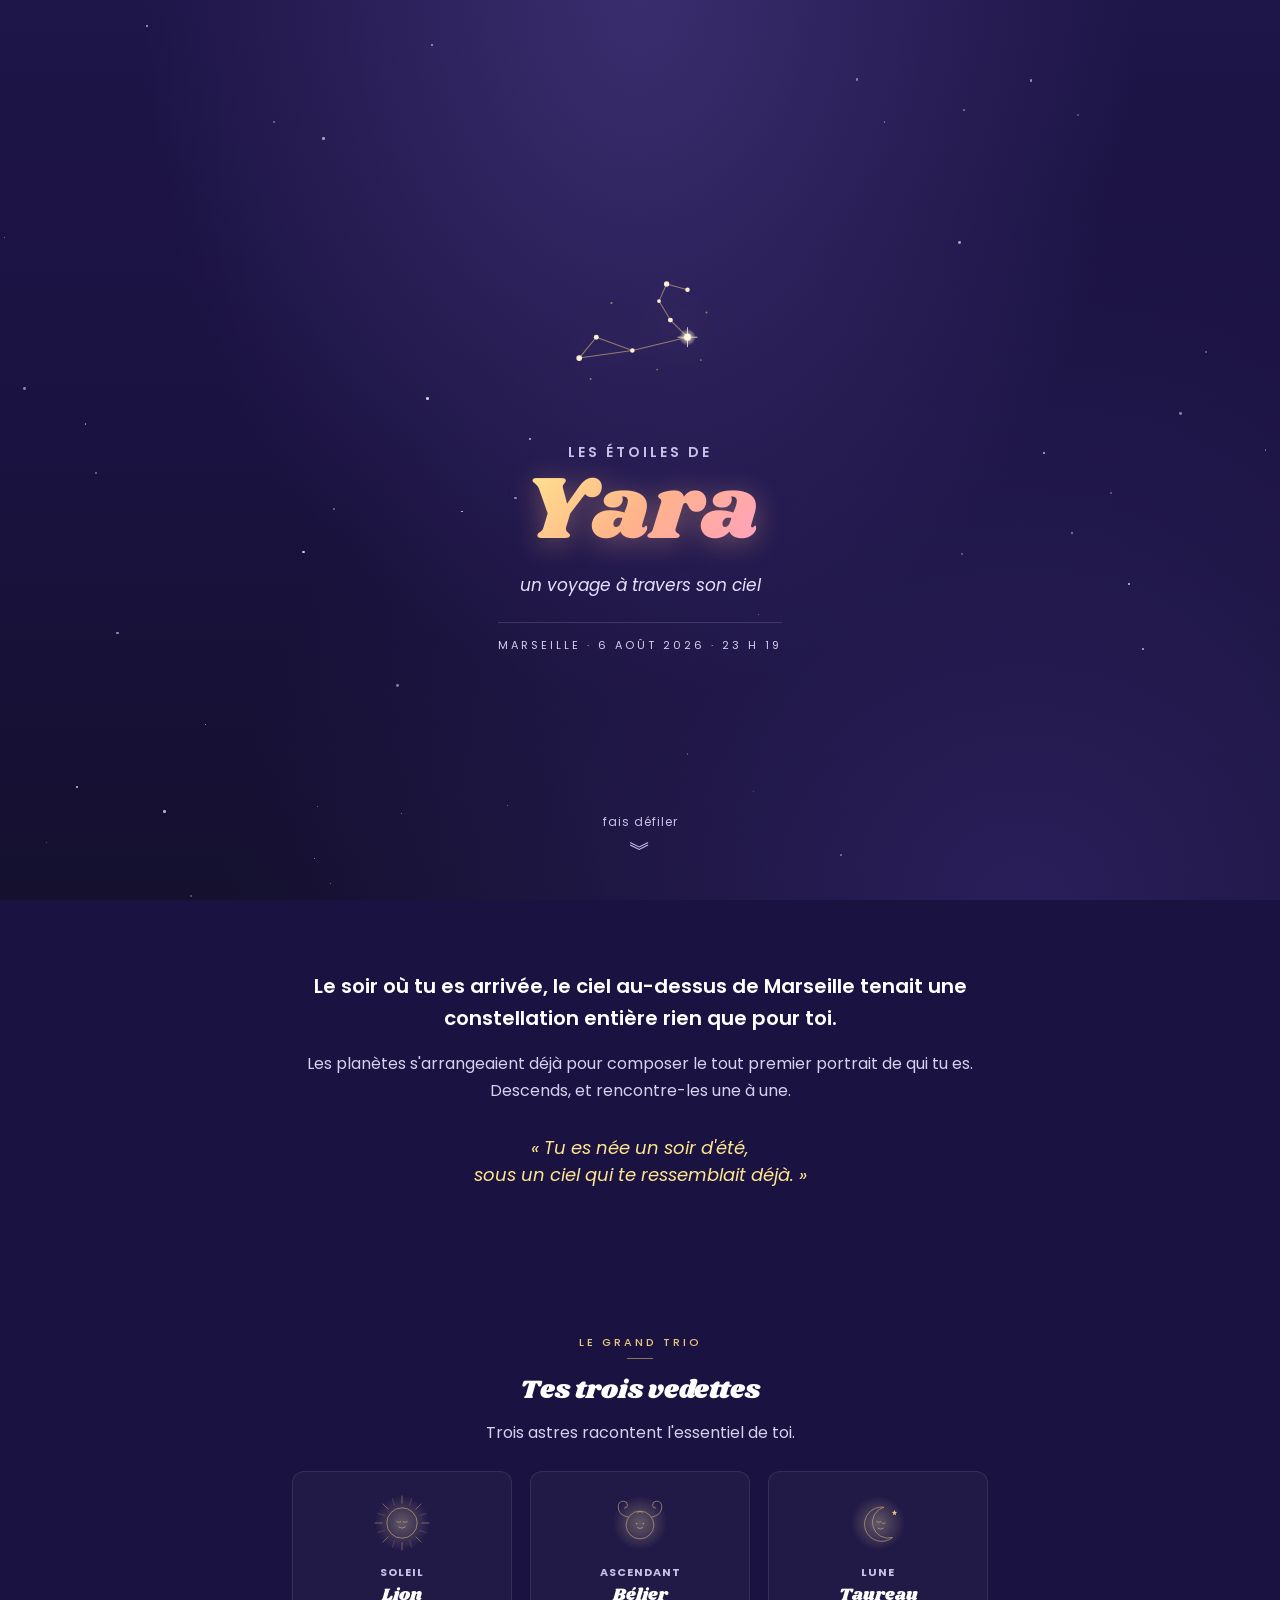
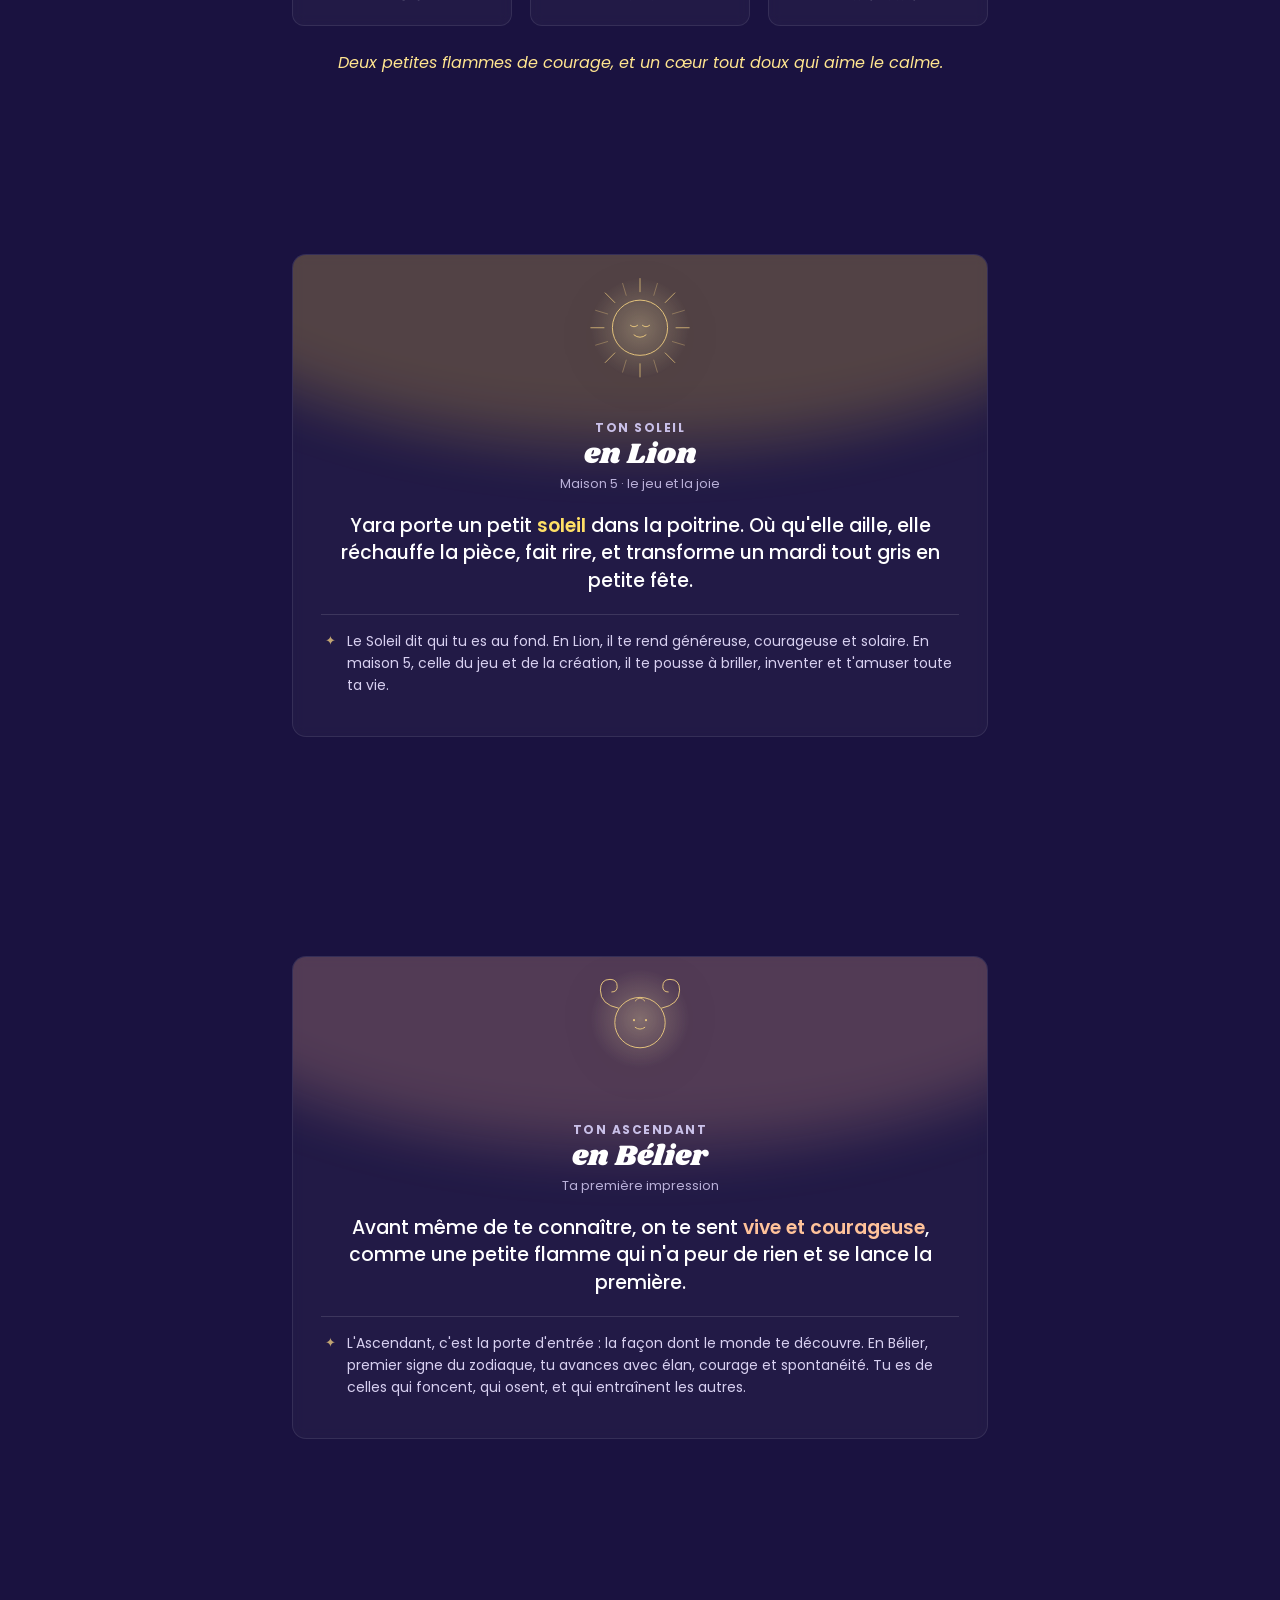
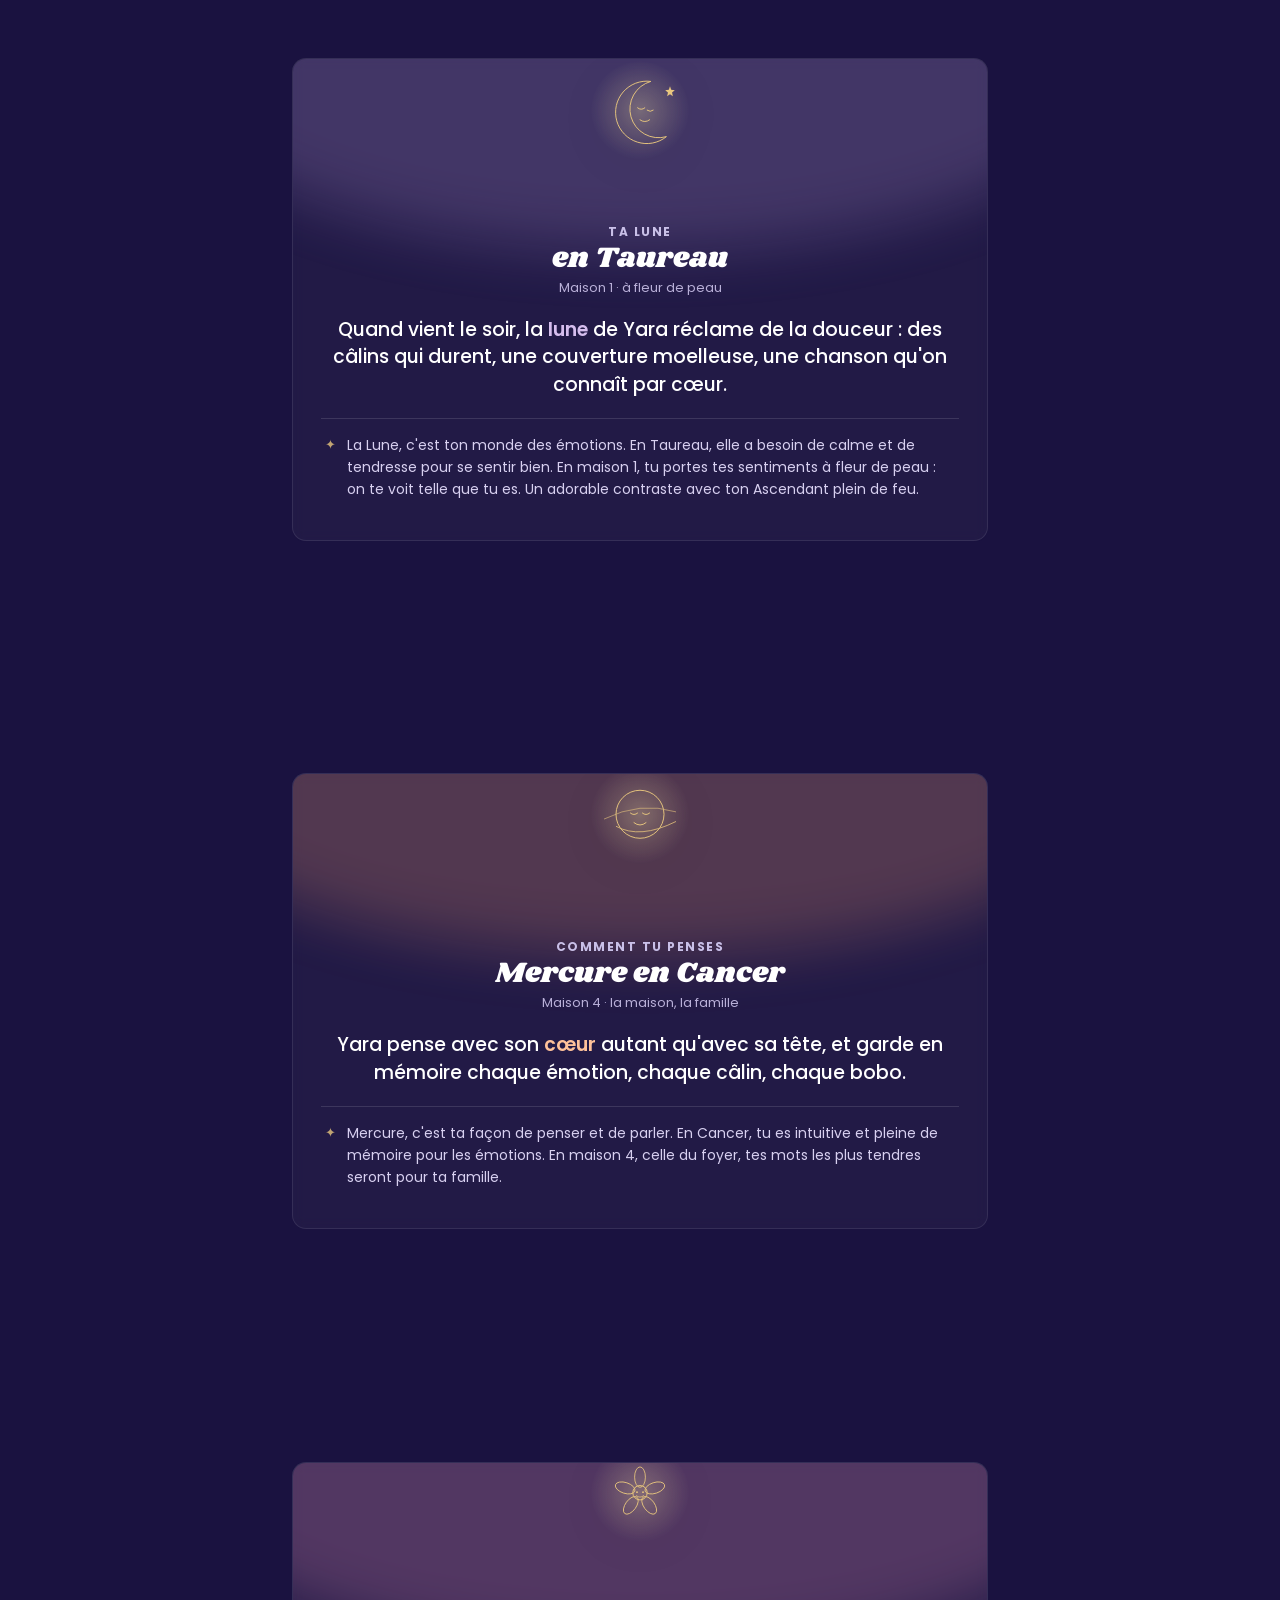
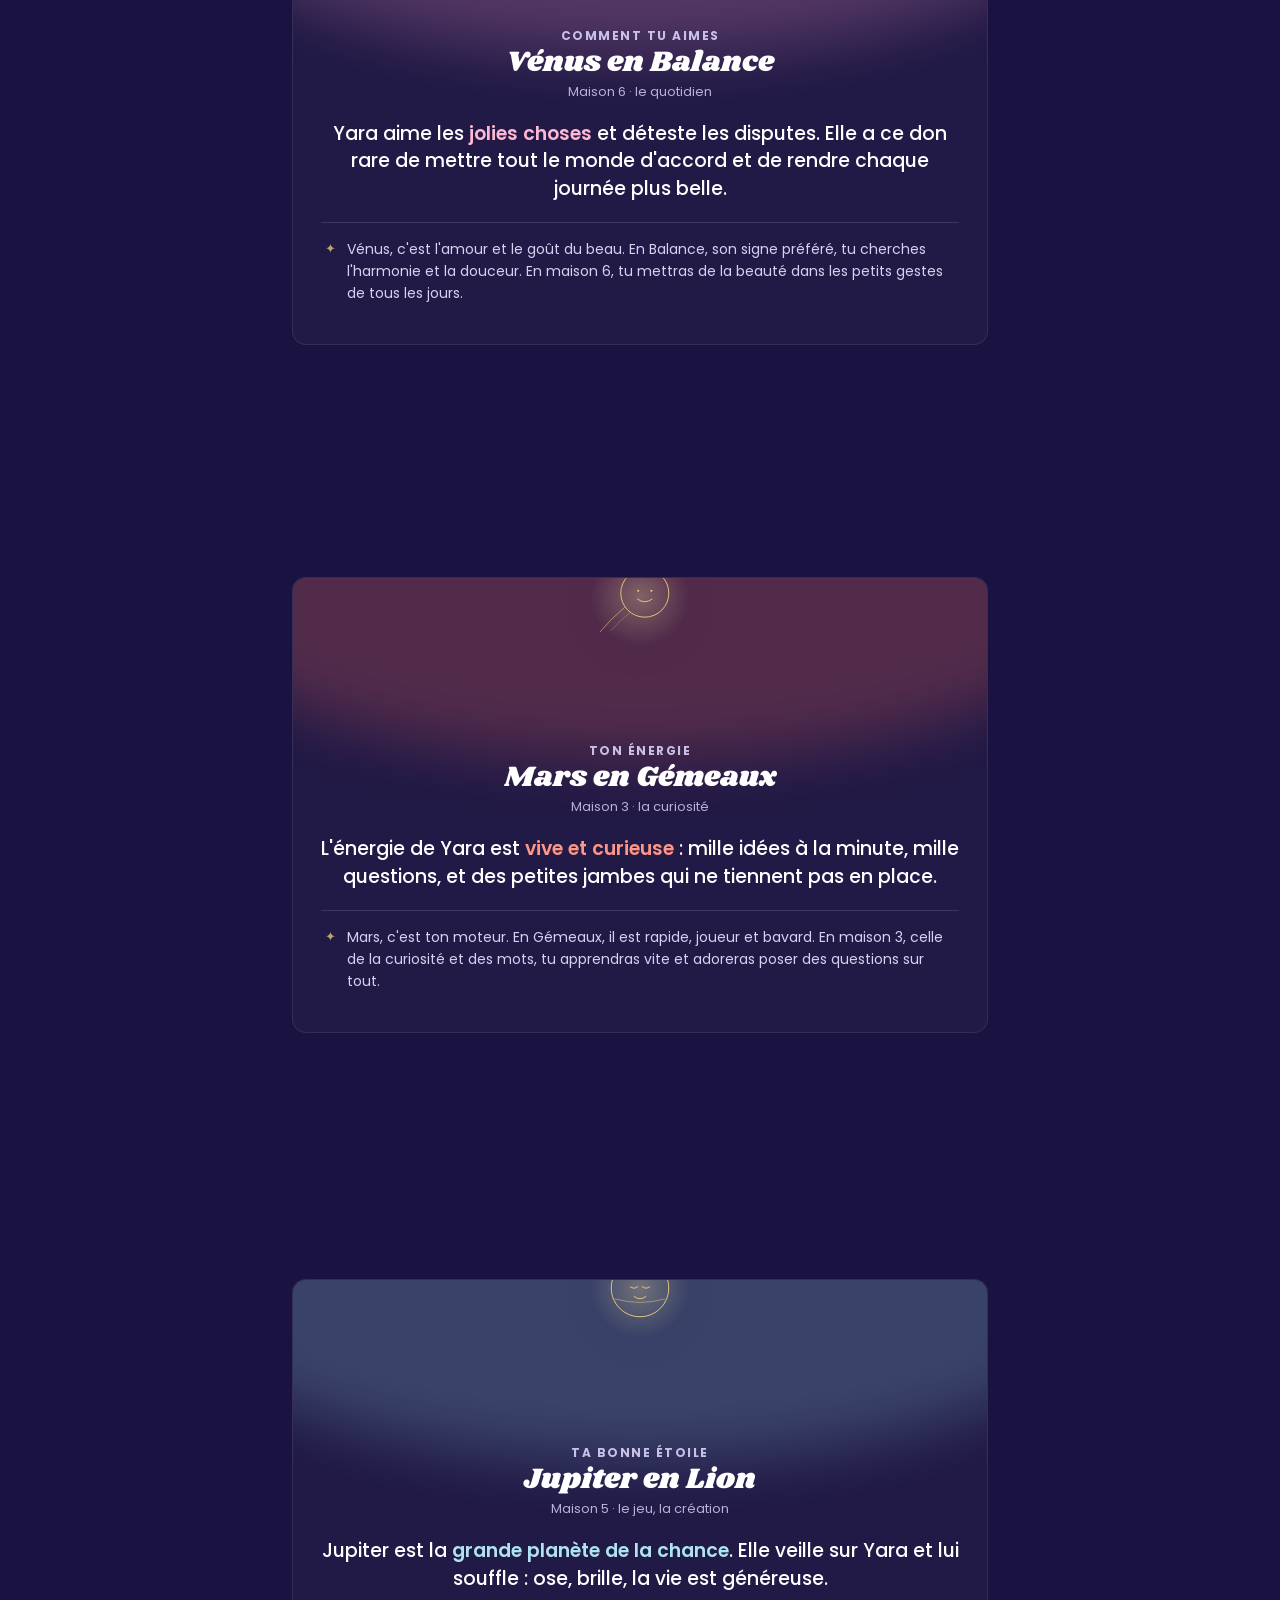
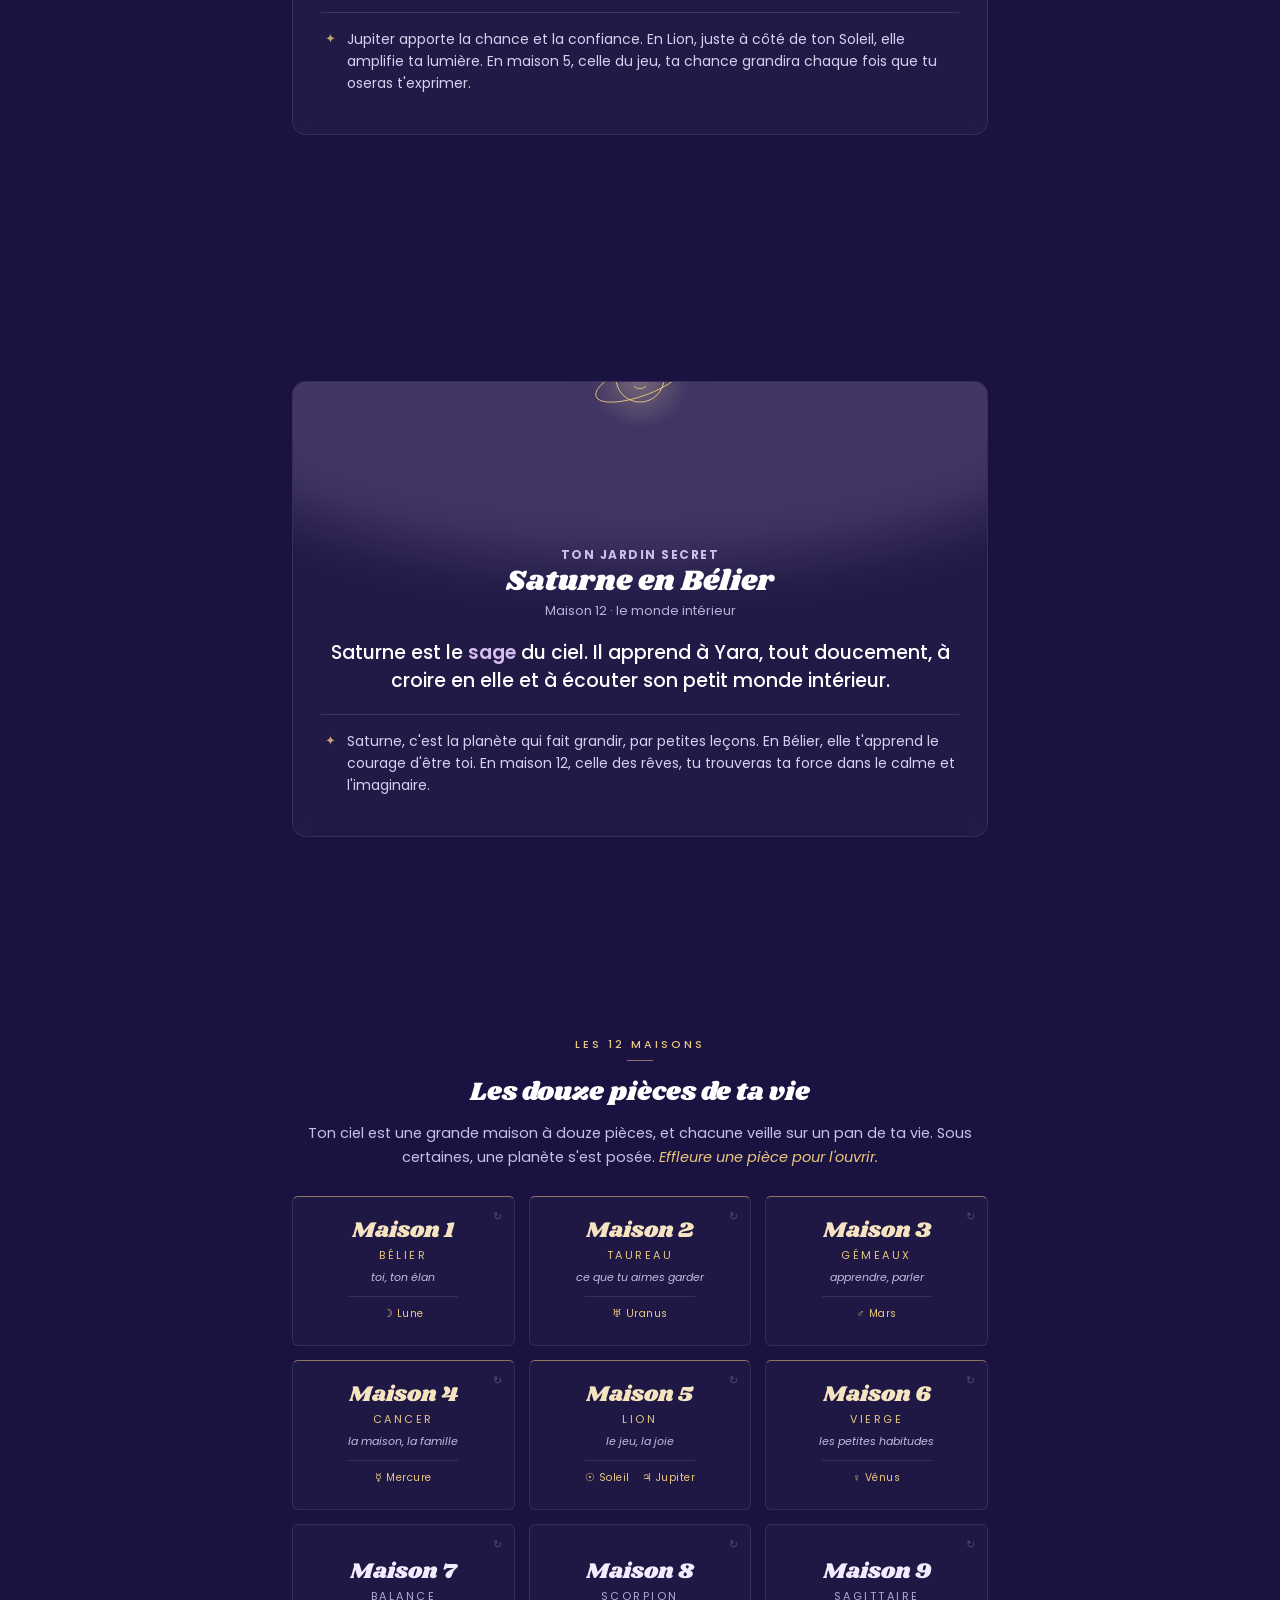
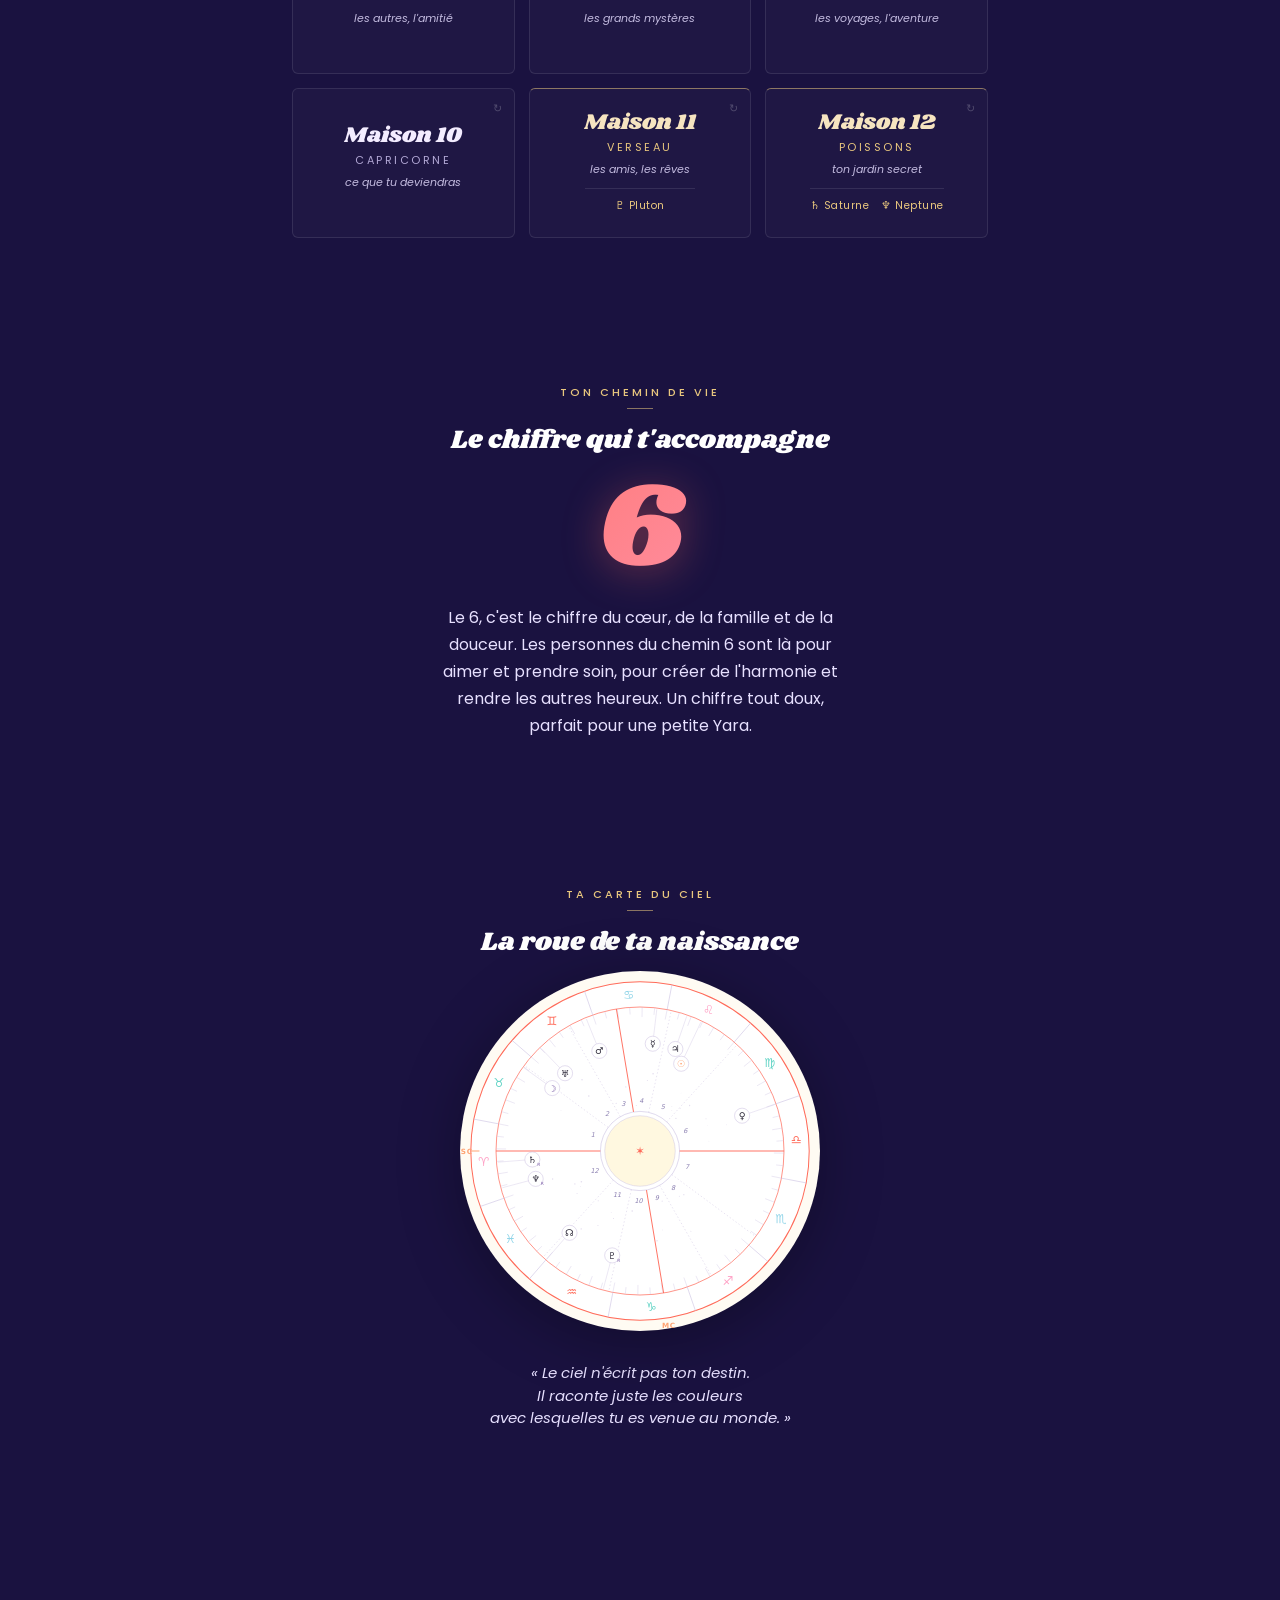
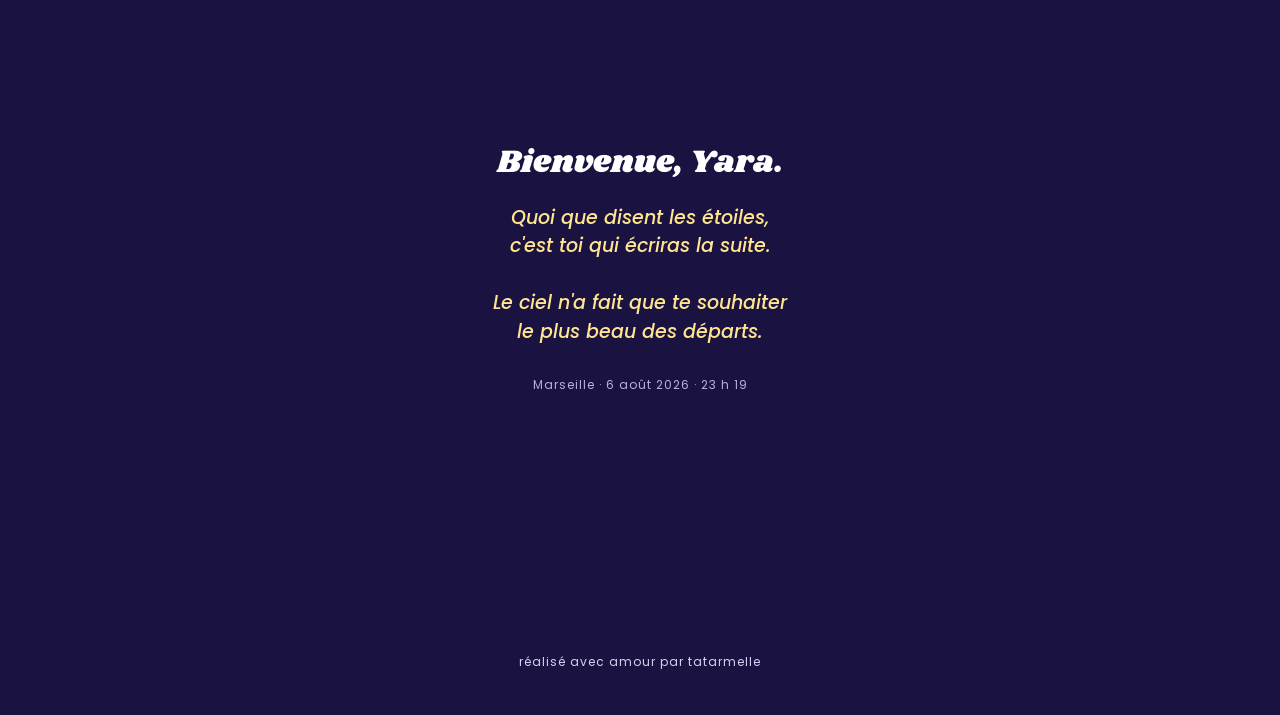
==== commit d15814ee: "changement lol merci chatgpt" ====
--- a/index.html
+++ b/index.html
@@ -2,183 +2,14 @@
 <html lang="fr">
 <head>
 <meta charset="utf-8">
-<meta name="viewport" content="width=device-width, initial-scale=1, maximum-scale=1, user-scalable=no">
+<meta name="viewport" content="width=device-width, initial-scale=1">
 <meta name="theme-color" content="#1a1240">
 <title>Le ciel de Yara</title>
 <link rel="preconnect" href="https://fonts.googleapis.com">
 <link rel="preconnect" href="https://fonts.gstatic.com" crossorigin>
 <link href="https://fonts.googleapis.com/css2?family=Poppins:ital,wght@0,400;0,500;0,600;0,700;1,400&family=Shrikhand&display=swap" rel="stylesheet">
-<style>
-*{margin:0;padding:0;box-sizing:border-box;-webkit-tap-highlight-color:transparent}
-html{scroll-behavior:smooth}
-body{
-  font-family:'Poppins',sans-serif;
-  background:#1a1240;
-  color:#fff;
-  overflow-x:hidden;
-  position:relative;
-}
-:root{
-  --sun:#FFD23F; --moon:#B79AD6; --turq:#5FD3C4; --coral:#FFA372;
-  --pink:#FF9FC4; --red:#FF6B5A; --lime:#C6E86B; --sky:#8FD4E8; --ram:#FFB38A;
-  --ink:#2E2A3A;
-}
-
-/* fond étoilé fixe */
-#stars{position:fixed;inset:0;z-index:0;pointer-events:none;
-  background:
-    radial-gradient(ellipse at 50% 0%, #3a2d6e 0%, rgba(26,18,64,0) 55%),
-    radial-gradient(ellipse at 80% 100%, #2a1e5a 0%, rgba(26,18,64,0) 55%),
-    linear-gradient(180deg,#1e1548 0%,#1a1240 50%,#14102e 100%);
-}
-.starflake{position:fixed;border-radius:50%;background:#fff;z-index:0;pointer-events:none;
-  animation:twinkle 3s ease-in-out infinite}
-@keyframes twinkle{0%,100%{opacity:.25}50%{opacity:.9}}
-
-/* barre de progression */
-#progress{position:fixed;top:0;left:0;height:3px;width:0;z-index:100;
-  background:linear-gradient(90deg,var(--sun),var(--pink),var(--turq));
-  transition:width .1s linear;box-shadow:0 0 8px rgba(255,210,63,.6)}
-
-section{position:relative;z-index:2;padding:70px 26px;max-width:520px;margin:0 auto}
-
-/* HERO */
-.hero{min-height:100vh;display:flex;flex-direction:column;align-items:center;justify-content:center;text-align:center}
-.hero-moon{width:190px;height:190px;margin-bottom:6px}
-.hero-moon svg{width:100%;height:100%;filter:drop-shadow(0 0 22px rgba(233,199,126,.35))}
-.hero-eyebrow{font-family:'Poppins';font-weight:600;letter-spacing:3px;text-transform:uppercase;font-size:14px;color:#c9c0e8;margin-bottom:2px}
-.hero-name{font-family:'Shrikhand';font-weight:400;font-size:70px;line-height:1.05;
-  color:#FFCF8F;
-  background:linear-gradient(135deg,#FFE58F,#FFB38A,#FF9FC4);-webkit-background-clip:text;background-clip:text;-webkit-text-fill-color:transparent;
-  filter:drop-shadow(0 4px 14px rgba(255,180,140,.35))}
-.hero-sub{font-size:17px;color:#e7e0ff;margin-top:12px;font-style:italic}
-.hero-date{margin-top:24px;font-size:11px;color:#d8cff0;letter-spacing:3px;text-transform:uppercase;font-weight:400;font-family:'Poppins';
-  padding-top:14px;border-top:1px solid rgba(255,255,255,.14)}
-.scroll-hint{position:absolute;bottom:34px;left:0;right:0;text-align:center;color:#c9c0e8;font-size:12px;letter-spacing:1px}
-.scroll-hint .chevron{font-size:22px;margin-top:2px;animation:bob 1.6s ease-in-out infinite}
-@keyframes bob{0%,100%{transform:translateY(0)}50%{transform:translateY(8px)}}
-
-.float{animation:float 5s ease-in-out infinite}
-@keyframes float{0%,100%{transform:translateY(0)}50%{transform:translateY(-12px)}}
-
-/* AVANT-PROPOS */
-.intro-text{text-align:center}
-.intro-text .lead{font-size:20px;line-height:1.6;color:#fff;font-weight:600;margin-bottom:16px}
-.intro-text p{font-size:16px;line-height:1.7;color:#d8d0f0}
-.quote-soft{font-family:'Poppins';font-style:italic;font-size:18px;line-height:1.5;color:#FFE58F;margin-top:30px}
-.quote-soft.small{font-size:15px;color:#e7e0ff;margin-top:24px}
-
-/* sections titres */
-.section-label{display:inline-block;font-family:'Poppins';font-weight:500;font-size:11px;letter-spacing:3px;text-transform:uppercase;
-  color:#E9C77E;padding-bottom:8px;position:relative;margin-bottom:16px}
-.section-label::after{content:"";position:absolute;left:50%;bottom:0;transform:translateX(-50%);width:26px;height:1px;background:rgba(233,199,126,.55)}
-.section-title{font-family:'Shrikhand';font-weight:400;font-size:26px;line-height:1.18;margin-bottom:14px;color:#fff}
-
-/* TRIO */
-.trio{text-align:center}
-.trio-intro{color:#d8d0f0;font-size:16px;margin-bottom:26px}
-.trio-grid{display:flex;justify-content:center;gap:12px}
-.trio-card{flex:1;background:rgba(255,255,255,.035);border:1px solid rgba(255,255,255,.09);border-radius:12px;padding:18px 8px;backdrop-filter:blur(6px)}
-.tc-logo{width:66px;height:66px;margin:0 auto 8px}
-.tc-logo svg{width:100%;height:100%}
-.tc-who{font-family:'Poppins';font-weight:700;font-size:11px;letter-spacing:1px;text-transform:uppercase;color:#c9c0e8}
-.tc-sign{font-family:'Shrikhand';font-weight:400;font-size:17px;color:#fff;margin-top:2px}
-.trio-foot{font-family:'Poppins';font-style:italic;font-size:16px;color:#FFE58F;margin-top:26px;line-height:1.4}
-
-/* ASTRE sections */
-.astre{min-height:78vh;display:flex;align-items:center}
-.astre-inner{width:100%;background:rgba(255,255,255,.035);border:1px solid rgba(255,255,255,.09);
-  border-radius:14px;padding:38px 28px;backdrop-filter:blur(6px);position:relative;overflow:hidden}
-.astre-inner::before{content:"";position:absolute;top:-40%;left:-20%;width:140%;height:80%;
-  border-radius:50%;opacity:.22;filter:blur(30px);z-index:0}
-.theme-sun .astre-inner::before{background:var(--sun)}
-.theme-ram .astre-inner::before{background:var(--ram)}
-.theme-moon .astre-inner::before{background:var(--moon)}
-.theme-coral .astre-inner::before{background:var(--coral)}
-.theme-pink .astre-inner::before{background:var(--pink)}
-.theme-red .astre-inner::before{background:var(--red)}
-.theme-sky .astre-inner::before{background:var(--sky)}
-.theme-lilac .astre-inner::before{background:var(--moon)}
-.astre-inner>*{position:relative;z-index:1}
-.astre-logo{width:120px;height:120px;margin:0 auto 6px;animation:float 6s ease-in-out infinite}
-.astre-logo svg{width:100%;height:100%;filter:drop-shadow(0 8px 22px rgba(0,0,0,.25))}
-.astre-tag{text-align:center;font-family:'Poppins';font-weight:700;font-size:12px;letter-spacing:1.5px;text-transform:uppercase;color:#c9c0e8}
-.astre-sign{text-align:center;font-family:'Shrikhand';font-weight:400;font-size:29px;color:#fff;line-height:1.1;margin-top:2px}
-.astre-house{text-align:center;font-size:13px;color:#b9b0d8;margin-top:3px;margin-bottom:18px}
-.astre-conte{font-family:'Poppins';font-weight:500;font-size:19px;line-height:1.45;text-align:center;color:#fff;margin-bottom:20px}
-.astre-conte b{font-weight:600}
-.theme-sun .astre-conte b{color:#FFE066}
-.theme-ram .astre-conte b{color:#FFC29A}
-.theme-moon .astre-conte b,.theme-lilac .astre-conte b{color:#D6BEEE}
-.theme-coral .astre-conte b{color:#FFC29A}
-.theme-pink .astre-conte b{color:#FFB8D4}
-.theme-red .astre-conte b{color:#FF9585}
-.theme-sky .astre-conte b{color:#AEE3F2}
-.astre-detail{display:flex;gap:11px;padding:16px 4px 2px;margin-top:4px;border-top:1px solid rgba(255,255,255,.12)}
-.detail-dot{color:#E9C77E;font-size:13px;line-height:1.5;opacity:.8}
-.astre-detail p{font-size:14px;line-height:1.55;color:#d8d0f0}
-
-/* MAISONS */
-.houses{text-align:center}
-.houses-intro{color:#c9c0e8;font-size:14.5px;line-height:1.65;margin-bottom:26px}
-.houses-intro b{color:#E9C77E;font-weight:400;font-style:italic}
-.hgrid{display:grid;grid-template-columns:1fr 1fr;gap:14px;perspective:1200px}
-.hcell{height:150px;cursor:pointer}
-.hcard{position:relative;width:100%;height:100%;transition:transform .7s cubic-bezier(.3,.8,.3,1.05);transform-style:preserve-3d}
-.hcell.flipped .hcard{transform:rotateY(180deg)}
-.hface{position:absolute;inset:0;backface-visibility:hidden;-webkit-backface-visibility:hidden;
-  border-radius:6px;padding:18px 12px;border:1px solid rgba(255,255,255,.10);
-  background:rgba(255,255,255,.025);display:flex;flex-direction:column;align-items:center;justify-content:center;text-align:center;overflow:hidden}
-.hcell.filled .hfront{border-top:1px solid rgba(233,199,126,.55)}
-.hback{transform:rotateY(180deg);background:rgba(255,255,255,.03)}
-.hcell.filled .hback{border-top:1px solid rgba(233,199,126,.4)}
-.hn{font-family:'Shrikhand';font-weight:400;font-size:22px;color:#F3ECFF;line-height:1;letter-spacing:0;text-transform:none;margin-bottom:7px}
-.hcell.filled .hfront .hn{color:#F6E4C0}
-.hs{font-family:'Poppins';font-weight:400;font-size:11px;letter-spacing:2.5px;text-transform:uppercase;color:#b3a9d6;line-height:1.1;margin-bottom:9px}
-.hcell.filled .hfront .hs{color:#E9C77E}
-.hb{font-family:'Poppins';font-weight:400;font-style:italic;font-size:11px;color:#c4bce0;line-height:1.35;margin-bottom:11px;padding:0 4px}
-.hplanets{display:flex;flex-wrap:wrap;gap:4px 12px;justify-content:center;padding-top:9px;border-top:1px solid rgba(255,255,255,.10);min-width:56%}
-.pbadge{font-size:10.5px;font-weight:400;letter-spacing:.5px;color:#E9C77E;background:none;border:none;border-radius:0;padding:0;white-space:nowrap;font-family:'Poppins'}
-.hflip{position:absolute;top:11px;right:12px;font-size:11px;color:rgba(255,255,255,.22)}
-.hback .hn{font-size:16px;margin-bottom:9px;color:#F6E4C0}
-.hdesc{font-family:'Poppins';font-size:11px;line-height:1.5;color:#e7e2f6;padding:0 2px}
-.hcell:active .hcard{transform:scale(.98)}
-.hcell.flipped:active .hcard{transform:rotateY(180deg) scale(.98)}
-
-/* CHEMIN DE VIE */
-.life{text-align:center}
-.big-number{font-family:'Shrikhand';font-weight:400;font-size:120px;line-height:1;
-  color:#FF8574;
-  background:linear-gradient(135deg,#FF6B5A,#FF9FC4);-webkit-background-clip:text;background-clip:text;-webkit-text-fill-color:transparent;
-  margin:6px 0 14px;filter:drop-shadow(0 6px 20px rgba(255,107,90,.35))}
-.life-text{font-size:16px;line-height:1.7;color:#e7e0ff;max-width:400px;margin:0 auto}
-
-/* ROUE */
-.wheel-sec{text-align:center}
-.wheel-box{width:100%;max-width:360px;margin:8px auto 4px}
-.wheel-box svg{width:100%;height:auto;filter:drop-shadow(0 10px 30px rgba(0,0,0,.3));background:#FFFBF3;border-radius:50%}
-
-/* FINALE */
-.finale{text-align:center;min-height:80vh;display:flex;flex-direction:column;align-items:center;justify-content:center}
-.finale-heart{font-size:54px;color:var(--red);filter:drop-shadow(0 4px 14px rgba(255,107,90,.5))}
-.beat{animation:beat 1.4s ease-in-out infinite}
-@keyframes beat{0%,100%{transform:scale(1)}25%{transform:scale(1.18)}40%{transform:scale(1)}}
-.finale-title{font-family:'Shrikhand';font-weight:400;font-size:32px;margin:14px 0 18px;color:#fff}
-.finale-quote{font-family:'Poppins';font-style:italic;font-weight:500;font-size:19px;line-height:1.5;color:#FFE58F}
-.finale-date{margin-top:30px;font-size:12px;color:#b9b0d8;letter-spacing:1px}
-
-/* ---- ANIMATIONS AU SCROLL ---- */
-.reveal{opacity:0;transform:translateY(40px);transition:opacity .8s cubic-bezier(.2,.7,.2,1),transform .8s cubic-bezier(.2,.7,.2,1)}
-.reveal.in{opacity:1;transform:none}
-.astre[data-side="left"] .astre-inner{transform:translateX(-30px)}
-.astre[data-side="right"] .astre-inner{transform:translateX(30px)}
-.astre.in .astre-inner{transform:none;transition:transform .9s cubic-bezier(.2,.7,.2,1)}
-.spin-in svg{transform:rotate(-12deg) scale(.9);opacity:0;transition:transform 1.1s cubic-bezier(.2,.7,.2,1),opacity 1s}
-.reveal.in .spin-in svg,.wheel-sec.in .spin-in svg{transform:none;opacity:1}
-.pop{transform:scale(.4);opacity:0;transition:transform .7s cubic-bezier(.3,1.4,.5,1),opacity .5s}
-.reveal.in .pop,.life.in .pop{transform:none;opacity:1}
-
-</style>
+<link rel="stylesheet" href="style.css">
+
 </head>
 <body>
 <div id="stars"></div>
@@ -329,7 +160,7 @@
   <div class="section-label">Les 12 maisons</div>
   <h2 class="section-title">Les douze pièces de ta vie</h2>
   <p class="houses-intro">Ton ciel est une grande maison à douze pièces, et chacune veille sur un pan de ta vie. Sous certaines, une planète s'est posée. <b>Effleure une pièce pour l'ouvrir.</b></p>
-  <div class="hgrid"><div class="hcell reveal filled" style="transition-delay:0ms" onclick="this.classList.toggle('flipped')">
+  <div class="hgrid"><div class="hcell reveal filled" style="transition-delay:0ms" onclick="this.classList.toggle('flipped')" tabindex="0" role="button">
       <div class="hcard">
         <div class="hface hfront">
           <div class="hn">Maison 1</div>
@@ -343,7 +174,7 @@
           <p class="hdesc">Avec le Bélier ici et ta Lune juste là, tu te présentes au monde avec du feu et de l'émotion : vive, spontanée, on te repère tout de suite.</p>
         </div>
       </div>
-    </div><div class="hcell reveal filled" style="transition-delay:40ms" onclick="this.classList.toggle('flipped')">
+    </div><div class="hcell reveal filled" style="transition-delay:40ms" onclick="this.classList.toggle('flipped')" tabindex="0" role="button">
       <div class="hcard">
         <div class="hface hfront">
           <div class="hn">Maison 2</div>
@@ -357,7 +188,7 @@
           <p class="hdesc">Le Taureau colore ce domaine, et Uranus y met sa touche : tu aimes tes petits trésors, mais tu inventes ta propre façon, bien à toi, de les choisir.</p>
         </div>
       </div>
-    </div><div class="hcell reveal filled" style="transition-delay:80ms" onclick="this.classList.toggle('flipped')">
+    </div><div class="hcell reveal filled" style="transition-delay:80ms" onclick="this.classList.toggle('flipped')" tabindex="0" role="button">
       <div class="hcard">
         <div class="hface hfront">
           <div class="hn">Maison 3</div>
@@ -371,7 +202,7 @@
           <p class="hdesc">Gémeaux ici, avec Mars : ton énergie passe par les mots et la curiosité. Tu apprends vite, tu poses mille questions et tu adores échanger.</p>
         </div>
       </div>
-    </div><div class="hcell reveal filled" style="transition-delay:120ms" onclick="this.classList.toggle('flipped')">
+    </div><div class="hcell reveal filled" style="transition-delay:120ms" onclick="this.classList.toggle('flipped')" tabindex="0" role="button">
       <div class="hcard">
         <div class="hface hfront">
           <div class="hn">Maison 4</div>
@@ -385,7 +216,7 @@
           <p class="hdesc">Cancer sur ton foyer, avec Mercure : ta maison et ta famille sont ton refuge, et c'est là que tu diras tes mots les plus tendres.</p>
         </div>
       </div>
-    </div><div class="hcell reveal filled" style="transition-delay:160ms" onclick="this.classList.toggle('flipped')">
+    </div><div class="hcell reveal filled" style="transition-delay:160ms" onclick="this.classList.toggle('flipped')" tabindex="0" role="button">
       <div class="hcard">
         <div class="hface hfront">
           <div class="hn">Maison 5</div>
@@ -399,7 +230,7 @@
           <p class="hdesc">Le Lion ici, avec ton Soleil ET Jupiter : c'est ta grande piste de lumière. Jouer, créer, briller, c'est là que tu es le plus toi et le plus chanceuse.</p>
         </div>
       </div>
-    </div><div class="hcell reveal filled" style="transition-delay:200ms" onclick="this.classList.toggle('flipped')">
+    </div><div class="hcell reveal filled" style="transition-delay:200ms" onclick="this.classList.toggle('flipped')" tabindex="0" role="button">
       <div class="hcard">
         <div class="hface hfront">
           <div class="hn">Maison 6</div>
@@ -413,7 +244,7 @@
           <p class="hdesc">Vierge sur ton quotidien, avec Vénus : tu mettras de la douceur et de la beauté dans les petits gestes de chaque jour.</p>
         </div>
       </div>
-    </div><div class="hcell reveal " style="transition-delay:240ms" onclick="this.classList.toggle('flipped')">
+    </div><div class="hcell reveal " style="transition-delay:240ms" onclick="this.classList.toggle('flipped')" tabindex="0" role="button">
       <div class="hcard">
         <div class="hface hfront">
           <div class="hn">Maison 7</div>
@@ -427,7 +258,7 @@
           <p class="hdesc">La Balance ici, c'est tout toi : dans l'amitié et les duos, tu cherches l'harmonie, l'équilibre et les liens qui font du bien.</p>
         </div>
       </div>
-    </div><div class="hcell reveal " style="transition-delay:280ms" onclick="this.classList.toggle('flipped')">
+    </div><div class="hcell reveal " style="transition-delay:280ms" onclick="this.classList.toggle('flipped')" tabindex="0" role="button">
       <div class="hcard">
         <div class="hface hfront">
           <div class="hn">Maison 8</div>
@@ -441,7 +272,7 @@
           <p class="hdesc">Le Scorpion colore ce domaine : les grands changements de la vie, tu les traverseras avec intensité et tu en ressortiras plus forte.</p>
         </div>
       </div>
-    </div><div class="hcell reveal " style="transition-delay:320ms" onclick="this.classList.toggle('flipped')">
+    </div><div class="hcell reveal " style="transition-delay:320ms" onclick="this.classList.toggle('flipped')" tabindex="0" role="button">
       <div class="hcard">
         <div class="hface hfront">
           <div class="hn">Maison 9</div>
@@ -455,7 +286,7 @@
           <p class="hdesc">Le Sagittaire ici : une belle envie d'horizon, de voyages et de grandes idées pour découvrir le monde en grand.</p>
         </div>
       </div>
-    </div><div class="hcell reveal " style="transition-delay:360ms" onclick="this.classList.toggle('flipped')">
+    </div><div class="hcell reveal " style="transition-delay:360ms" onclick="this.classList.toggle('flipped')" tabindex="0" role="button">
       <div class="hcard">
         <div class="hface hfront">
           <div class="hn">Maison 10</div>
@@ -469,7 +300,7 @@
           <p class="hdesc">Le Capricorne sur ton avenir : tu construiras ta place patiemment, sérieusement, et tu iras plus loin que tu ne crois.</p>
         </div>
       </div>
-    </div><div class="hcell reveal filled" style="transition-delay:400ms" onclick="this.classList.toggle('flipped')">
+    </div><div class="hcell reveal filled" style="transition-delay:400ms" onclick="this.classList.toggle('flipped')" tabindex="0" role="button">
       <div class="hcard">
         <div class="hface hfront">
           <div class="hn">Maison 11</div>
@@ -483,7 +314,7 @@
           <p class="hdesc">Verseau ici, avec Pluton : tes amitiés et tes rêves auront de la profondeur, et l'envie sincère de changer les choses autour de toi.</p>
         </div>
       </div>
-    </div><div class="hcell reveal filled" style="transition-delay:440ms" onclick="this.classList.toggle('flipped')">
+    </div><div class="hcell reveal filled" style="transition-delay:440ms" onclick="this.classList.toggle('flipped')" tabindex="0" role="button">
       <div class="hcard">
         <div class="hface hfront">
           <div class="hn">Maison 12</div>
@@ -523,70 +354,11 @@
   <div class="finale-date">Marseille · 6 août 2026 · 23 h 19</div>
 </section>
 
-<script>
-// ---- champ d'étoiles scintillantes ----
-(function(){
-  const n = 46;
-  const frag = document.createDocumentFragment();
-  for(let i=0;i<n;i++){
-    const s = document.createElement('div');
-    s.className = 'starflake';
-    const size = Math.random()*2.2 + 0.8;
-    s.style.width = size+'px';
-    s.style.height = size+'px';
-    s.style.left = Math.random()*100+'vw';
-    s.style.top = Math.random()*100+'vh';
-    s.style.animationDelay = (Math.random()*3)+'s';
-    s.style.opacity = 0.3 + Math.random()*0.5;
-    frag.appendChild(s);
-  }
-  document.body.appendChild(frag);
-})();
-
-// ---- reveal au scroll (IntersectionObserver) ----
-const io = new IntersectionObserver((entries)=>{
-  entries.forEach(e=>{
-    if(e.isIntersecting){
-      e.target.classList.add('in');
-      // révéler aussi les enfants .reveal (cartes, cellules) avec délai
-      e.target.querySelectorAll('.reveal').forEach(c=>c.classList.add('in'));
-      io.unobserve(e.target);
-    }
-  });
-},{threshold:0.18, rootMargin:'0px 0px -8% 0px'});
-
-document.querySelectorAll('.reveal').forEach(el=>io.observe(el));
-
-// ---- barre de progression ----
-const prog = document.getElementById('progress');
-function updProg(){
-  const h = document.documentElement;
-  const max = h.scrollHeight - h.clientHeight;
-  const p = max>0 ? (h.scrollTop/max)*100 : 0;
-  prog.style.width = p+'%';
-}
-window.addEventListener('scroll', updProg, {passive:true});
-window.addEventListener('resize', updProg);
-updProg();
-
-// ---- léger parallaxe sur les logos d'astres ----
-let ticking=false;
-window.addEventListener('scroll',()=>{
-  if(!ticking){
-    requestAnimationFrame(()=>{
-      const vh = window.innerHeight;
-      document.querySelectorAll('.astre-logo').forEach(el=>{
-        const r = el.getBoundingClientRect();
-        const center = r.top + r.height/2;
-        const off = (center - vh/2)/vh; // -0.5..0.5
-        el.style.transform = `translateY(${off*-14}px)`;
-      });
-      ticking=false;
-    });
-    ticking=true;
-  }
-},{passive:true});
-
-</script>
+<footer class="site-footer">
+  <a href="lettre.html" class="letter-link">réalisé avec amour par tatarmelle</a>
+</footer>
+
+<script src="script.js" defer></script>
+
 </body>
 </html>
--- a/style.css
+++ b/style.css
@@ -0,0 +1,202 @@
+*{margin:0;padding:0;box-sizing:border-box;-webkit-tap-highlight-color:transparent}
+html{scroll-behavior:smooth}
+body{
+  font-family:'Poppins',sans-serif;
+  background:#1a1240;
+  color:#fff;
+  overflow-x:hidden;
+  position:relative;
+}
+:root{
+  --sun:#FFD23F; --moon:#B79AD6; --turq:#5FD3C4; --coral:#FFA372;
+  --pink:#FF9FC4; --red:#FF6B5A; --lime:#C6E86B; --sky:#8FD4E8; --ram:#FFB38A;
+  --ink:#2E2A3A;
+}
+
+/* fond étoilé fixe */
+#stars{position:fixed;inset:0;z-index:0;pointer-events:none;
+  background:
+    radial-gradient(ellipse at 50% 0%, #3a2d6e 0%, rgba(26,18,64,0) 55%),
+    radial-gradient(ellipse at 80% 100%, #2a1e5a 0%, rgba(26,18,64,0) 55%),
+    linear-gradient(180deg,#1e1548 0%,#1a1240 50%,#14102e 100%);
+}
+.starflake{position:fixed;border-radius:50%;background:#fff;z-index:0;pointer-events:none;
+  animation:twinkle 3s ease-in-out infinite}
+@keyframes twinkle{0%,100%{opacity:.25}50%{opacity:.9}}
+
+/* barre de progression */
+#progress{position:fixed;top:0;left:0;height:3px;width:0;z-index:100;
+  background:linear-gradient(90deg,var(--sun),var(--pink),var(--turq));
+  transition:width .1s linear;box-shadow:0 0 8px rgba(255,210,63,.6)}
+
+section{position:relative;z-index:2;padding:70px 26px;max-width:520px;margin:0 auto}
+
+/* HERO */
+.hero{min-height:100vh;display:flex;flex-direction:column;align-items:center;justify-content:center;text-align:center}
+.hero-moon{width:190px;height:190px;margin-bottom:6px}
+.hero-moon svg{width:100%;height:100%;filter:drop-shadow(0 0 22px rgba(233,199,126,.35))}
+.hero-eyebrow{font-family:'Poppins';font-weight:600;letter-spacing:3px;text-transform:uppercase;font-size:14px;color:#c9c0e8;margin-bottom:2px}
+.hero-name{font-family:'Shrikhand';font-weight:400;font-size:70px;line-height:1.05;
+  color:#FFCF8F;
+  background:linear-gradient(135deg,#FFE58F,#FFB38A,#FF9FC4);-webkit-background-clip:text;background-clip:text;-webkit-text-fill-color:transparent;
+  filter:drop-shadow(0 4px 14px rgba(255,180,140,.35))}
+.hero-sub{font-size:17px;color:#e7e0ff;margin-top:12px;font-style:italic}
+.hero-date{margin-top:24px;font-size:11px;color:#d8cff0;letter-spacing:3px;text-transform:uppercase;font-weight:400;font-family:'Poppins';
+  padding-top:14px;border-top:1px solid rgba(255,255,255,.14)}
+.scroll-hint{position:absolute;bottom:34px;left:0;right:0;text-align:center;color:#c9c0e8;font-size:12px;letter-spacing:1px}
+.scroll-hint .chevron{font-size:22px;margin-top:2px;animation:bob 1.6s ease-in-out infinite}
+@keyframes bob{0%,100%{transform:translateY(0)}50%{transform:translateY(8px)}}
+
+.float{animation:float 5s ease-in-out infinite}
+@keyframes float{0%,100%{transform:translateY(0)}50%{transform:translateY(-12px)}}
+
+/* AVANT-PROPOS */
+.intro-text{text-align:center}
+.intro-text .lead{font-size:20px;line-height:1.6;color:#fff;font-weight:600;margin-bottom:16px}
+.intro-text p{font-size:16px;line-height:1.7;color:#d8d0f0}
+.quote-soft{font-family:'Poppins';font-style:italic;font-size:18px;line-height:1.5;color:#FFE58F;margin-top:30px}
+.quote-soft.small{font-size:15px;color:#e7e0ff;margin-top:24px}
+
+/* sections titres */
+.section-label{display:inline-block;font-family:'Poppins';font-weight:500;font-size:11px;letter-spacing:3px;text-transform:uppercase;
+  color:#E9C77E;padding-bottom:8px;position:relative;margin-bottom:16px}
+.section-label::after{content:"";position:absolute;left:50%;bottom:0;transform:translateX(-50%);width:26px;height:1px;background:rgba(233,199,126,.55)}
+.section-title{font-family:'Shrikhand';font-weight:400;font-size:26px;line-height:1.18;margin-bottom:14px;color:#fff}
+
+/* TRIO */
+.trio{text-align:center}
+.trio-intro{color:#d8d0f0;font-size:16px;margin-bottom:26px}
+.trio-grid{display:flex;justify-content:center;gap:12px}
+.trio-card{flex:1;background:rgba(255,255,255,.035);border:1px solid rgba(255,255,255,.09);border-radius:12px;padding:18px 8px;backdrop-filter:blur(6px)}
+.tc-logo{width:66px;height:66px;margin:0 auto 8px}
+.tc-logo svg{width:100%;height:100%}
+.tc-who{font-family:'Poppins';font-weight:700;font-size:11px;letter-spacing:1px;text-transform:uppercase;color:#c9c0e8}
+.tc-sign{font-family:'Shrikhand';font-weight:400;font-size:17px;color:#fff;margin-top:2px}
+.trio-foot{font-family:'Poppins';font-style:italic;font-size:16px;color:#FFE58F;margin-top:26px;line-height:1.4}
+
+/* ASTRE sections */
+.astre{min-height:78vh;display:flex;align-items:center}
+.astre-inner{width:100%;background:rgba(255,255,255,.035);border:1px solid rgba(255,255,255,.09);
+  border-radius:14px;padding:38px 28px;backdrop-filter:blur(6px);position:relative;overflow:hidden}
+.astre-inner::before{content:"";position:absolute;top:-40%;left:-20%;width:140%;height:80%;
+  border-radius:50%;opacity:.22;filter:blur(30px);z-index:0}
+.theme-sun .astre-inner::before{background:var(--sun)}
+.theme-ram .astre-inner::before{background:var(--ram)}
+.theme-moon .astre-inner::before{background:var(--moon)}
+.theme-coral .astre-inner::before{background:var(--coral)}
+.theme-pink .astre-inner::before{background:var(--pink)}
+.theme-red .astre-inner::before{background:var(--red)}
+.theme-sky .astre-inner::before{background:var(--sky)}
+.theme-lilac .astre-inner::before{background:var(--moon)}
+.astre-inner>*{position:relative;z-index:1}
+.astre-logo{width:120px;height:120px;margin:0 auto 6px;animation:float 6s ease-in-out infinite}
+.astre-logo svg{width:100%;height:100%;filter:drop-shadow(0 8px 22px rgba(0,0,0,.25))}
+.astre-tag{text-align:center;font-family:'Poppins';font-weight:700;font-size:12px;letter-spacing:1.5px;text-transform:uppercase;color:#c9c0e8}
+.astre-sign{text-align:center;font-family:'Shrikhand';font-weight:400;font-size:29px;color:#fff;line-height:1.1;margin-top:2px}
+.astre-house{text-align:center;font-size:13px;color:#b9b0d8;margin-top:3px;margin-bottom:18px}
+.astre-conte{font-family:'Poppins';font-weight:500;font-size:19px;line-height:1.45;text-align:center;color:#fff;margin-bottom:20px}
+.astre-conte b{font-weight:600}
+.theme-sun .astre-conte b{color:#FFE066}
+.theme-ram .astre-conte b{color:#FFC29A}
+.theme-moon .astre-conte b,.theme-lilac .astre-conte b{color:#D6BEEE}
+.theme-coral .astre-conte b{color:#FFC29A}
+.theme-pink .astre-conte b{color:#FFB8D4}
+.theme-red .astre-conte b{color:#FF9585}
+.theme-sky .astre-conte b{color:#AEE3F2}
+.astre-detail{display:flex;gap:11px;padding:16px 4px 2px;margin-top:4px;border-top:1px solid rgba(255,255,255,.12)}
+.detail-dot{color:#E9C77E;font-size:13px;line-height:1.5;opacity:.8}
+.astre-detail p{font-size:14px;line-height:1.55;color:#d8d0f0}
+
+/* MAISONS */
+.houses{text-align:center}
+.houses-intro{color:#c9c0e8;font-size:14.5px;line-height:1.65;margin-bottom:26px}
+.houses-intro b{color:#E9C77E;font-weight:400;font-style:italic}
+.hgrid{display:grid;grid-template-columns:1fr 1fr;gap:14px;perspective:1200px}
+.hcell{height:150px;cursor:pointer}
+.hcard{position:relative;width:100%;height:100%;transition:transform .7s cubic-bezier(.3,.8,.3,1.05);transform-style:preserve-3d}
+.hcell.flipped .hcard{transform:rotateY(180deg)}
+.hface{position:absolute;inset:0;backface-visibility:hidden;-webkit-backface-visibility:hidden;
+  border-radius:6px;padding:18px 12px;border:1px solid rgba(255,255,255,.10);
+  background:rgba(255,255,255,.025);display:flex;flex-direction:column;align-items:center;justify-content:center;text-align:center;overflow:hidden}
+.hcell.filled .hfront{border-top:1px solid rgba(233,199,126,.55)}
+.hback{transform:rotateY(180deg);background:rgba(255,255,255,.03)}
+.hcell.filled .hback{border-top:1px solid rgba(233,199,126,.4)}
+.hn{font-family:'Shrikhand';font-weight:400;font-size:22px;color:#F3ECFF;line-height:1;letter-spacing:0;text-transform:none;margin-bottom:7px}
+.hcell.filled .hfront .hn{color:#F6E4C0}
+.hs{font-family:'Poppins';font-weight:400;font-size:11px;letter-spacing:2.5px;text-transform:uppercase;color:#b3a9d6;line-height:1.1;margin-bottom:9px}
+.hcell.filled .hfront .hs{color:#E9C77E}
+.hb{font-family:'Poppins';font-weight:400;font-style:italic;font-size:11px;color:#c4bce0;line-height:1.35;margin-bottom:11px;padding:0 4px}
+.hplanets{display:flex;flex-wrap:wrap;gap:4px 12px;justify-content:center;padding-top:9px;border-top:1px solid rgba(255,255,255,.10);min-width:56%}
+.pbadge{font-size:10.5px;font-weight:400;letter-spacing:.5px;color:#E9C77E;background:none;border:none;border-radius:0;padding:0;white-space:nowrap;font-family:'Poppins'}
+.hflip{position:absolute;top:11px;right:12px;font-size:11px;color:rgba(255,255,255,.22)}
+.hback .hn{font-size:16px;margin-bottom:9px;color:#F6E4C0}
+.hdesc{font-family:'Poppins';font-size:11px;line-height:1.5;color:#e7e2f6;padding:0 2px}
+.hcell:active .hcard{transform:scale(.98)}
+.hcell.flipped:active .hcard{transform:rotateY(180deg) scale(.98)}
+
+/* CHEMIN DE VIE */
+.life{text-align:center}
+.big-number{font-family:'Shrikhand';font-weight:400;font-size:120px;line-height:1;
+  color:#FF8574;
+  background:linear-gradient(135deg,#FF6B5A,#FF9FC4);-webkit-background-clip:text;background-clip:text;-webkit-text-fill-color:transparent;
+  margin:6px 0 14px;filter:drop-shadow(0 6px 20px rgba(255,107,90,.35))}
+.life-text{font-size:16px;line-height:1.7;color:#e7e0ff;max-width:400px;margin:0 auto}
+
+/* ROUE */
+.wheel-sec{text-align:center}
+.wheel-box{width:100%;max-width:360px;margin:8px auto 4px}
+.wheel-box svg{width:100%;height:auto;filter:drop-shadow(0 10px 30px rgba(0,0,0,.3));background:#FFFBF3;border-radius:50%}
+
+/* FINALE */
+.finale{text-align:center;min-height:80vh;display:flex;flex-direction:column;align-items:center;justify-content:center}
+.finale-heart{font-size:54px;color:var(--red);filter:drop-shadow(0 4px 14px rgba(255,107,90,.5))}
+.beat{animation:beat 1.4s ease-in-out infinite}
+@keyframes beat{0%,100%{transform:scale(1)}25%{transform:scale(1.18)}40%{transform:scale(1)}}
+.finale-title{font-family:'Shrikhand';font-weight:400;font-size:32px;margin:14px 0 18px;color:#fff}
+.finale-quote{font-family:'Poppins';font-style:italic;font-weight:500;font-size:19px;line-height:1.5;color:#FFE58F}
+.finale-date{margin-top:30px;font-size:12px;color:#b9b0d8;letter-spacing:1px}
+
+/* ---- ANIMATIONS AU SCROLL ---- */
+.reveal{opacity:0;transform:translateY(40px);transition:opacity .8s cubic-bezier(.2,.7,.2,1),transform .8s cubic-bezier(.2,.7,.2,1)}
+.reveal.in{opacity:1;transform:none}
+.astre[data-side="left"] .astre-inner{transform:translateX(-30px)}
+.astre[data-side="right"] .astre-inner{transform:translateX(30px)}
+.astre.in .astre-inner{transform:none;transition:transform .9s cubic-bezier(.2,.7,.2,1)}
+.spin-in svg{transform:rotate(-12deg) scale(.9);opacity:0;transition:transform 1.1s cubic-bezier(.2,.7,.2,1),opacity 1s}
+.reveal.in .spin-in svg,.wheel-sec.in .spin-in svg{transform:none;opacity:1}
+.pop{transform:scale(.4);opacity:0;transition:transform .7s cubic-bezier(.3,1.4,.5,1),opacity .5s}
+.reveal.in .pop,.life.in .pop{transform:none;opacity:1}
+
+
+/* ACCESSIBILITÉ */
+.hcell[tabindex="0"]{cursor:pointer}
+.hcell[tabindex="0"]:focus-visible{outline:2px solid var(--sun);outline-offset:4px;border-radius:14px}
+
+/* PIED DE PAGE */
+.site-footer{position:relative;z-index:2;text-align:center;padding:28px 24px 42px}
+.letter-link{display:inline-block;color:#d8cff0;text-decoration:none;font-size:12px;letter-spacing:1px;transition:color .25s ease,transform .25s ease}
+.letter-link:hover,.letter-link:focus-visible{color:#FFE58F;transform:translateY(-2px)}
+.letter-link:focus-visible{outline:2px solid var(--sun);outline-offset:5px;border-radius:4px}
+
+/* TABLETTE / DESKTOP */
+@media (min-width:768px){
+  section{max-width:680px;padding-left:32px;padding-right:32px}
+  .hero-name{font-size:90px}
+  .hgrid{grid-template-columns:repeat(3,1fr)}
+  .trio-grid{gap:18px}
+}
+
+@media (min-width:1100px){
+  section{max-width:760px}
+}
+
+/* MOINS DE MOUVEMENTS */
+@media (prefers-reduced-motion: reduce){
+  html{scroll-behavior:auto}
+  *,*::before,*::after{
+    animation-duration:.01ms !important;
+    animation-iteration-count:1 !important;
+    transition-duration:.01ms !important;
+    scroll-behavior:auto !important;
+  }
+}
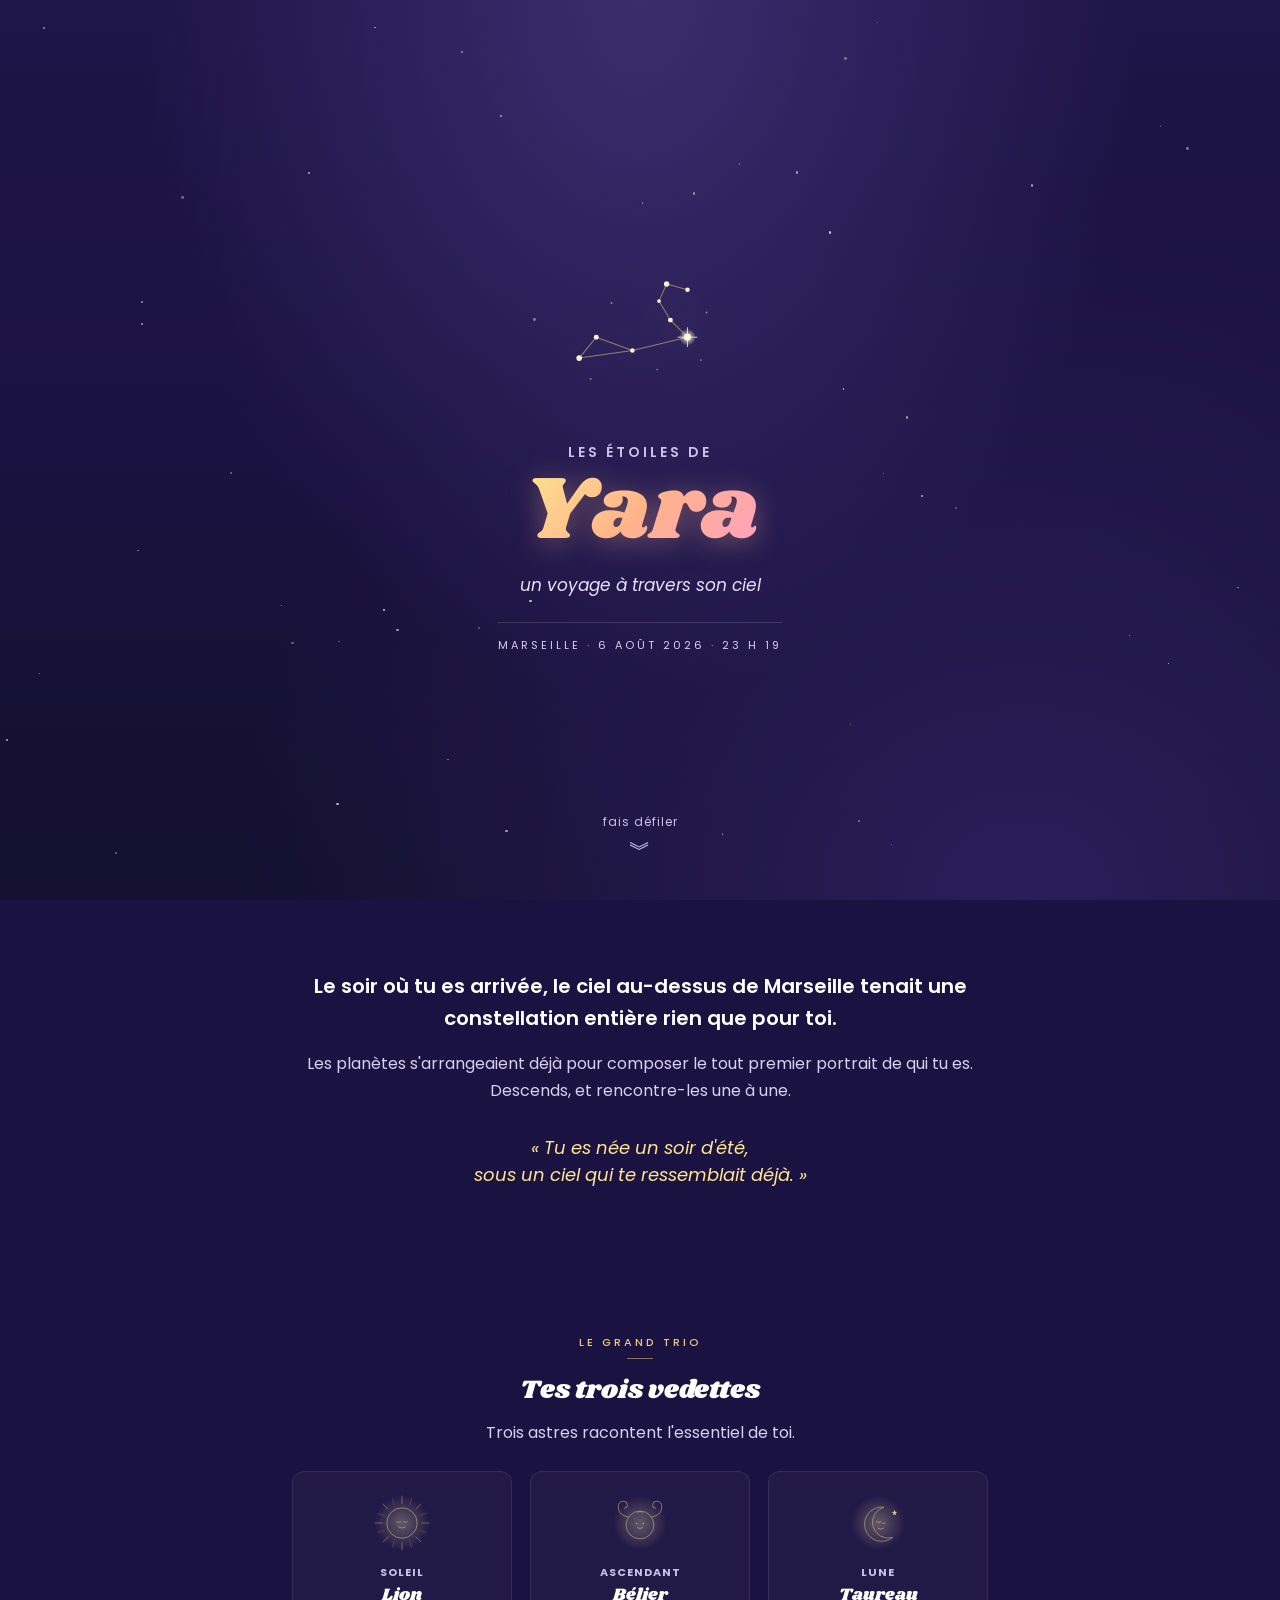
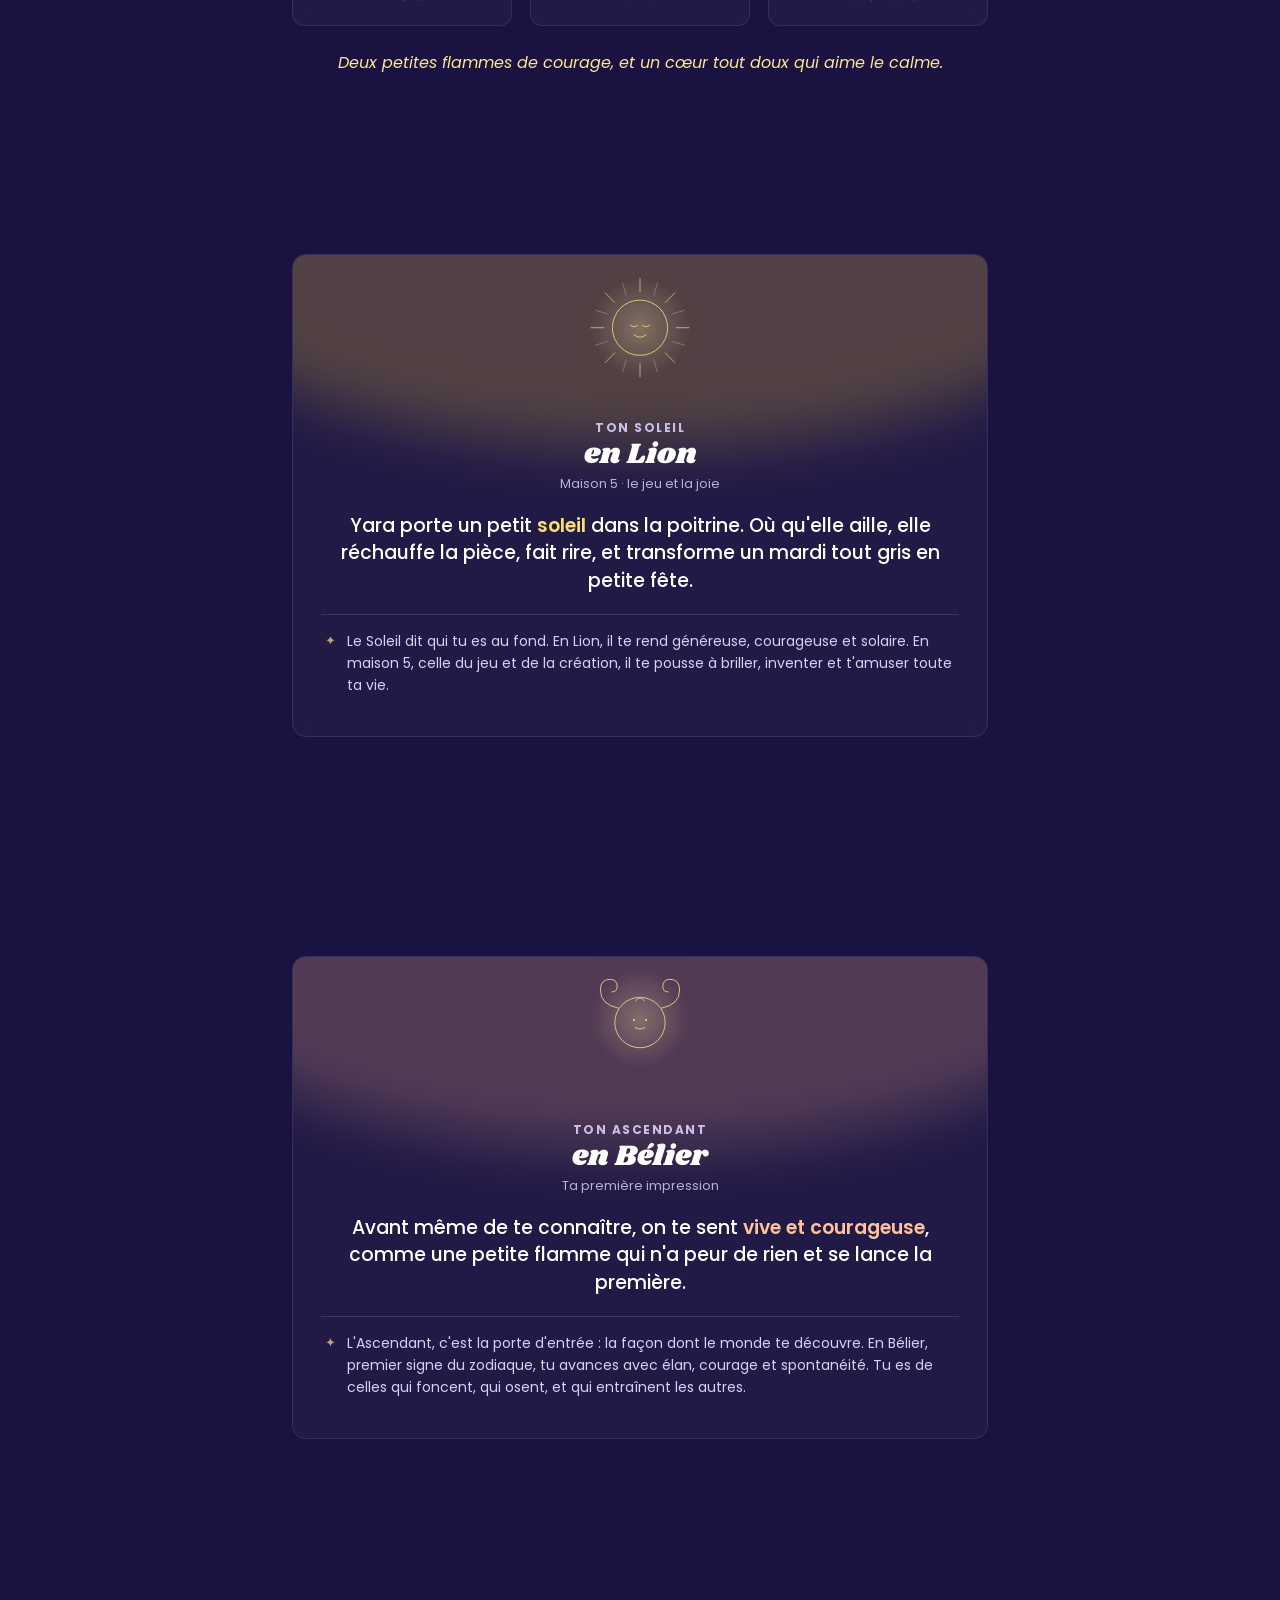
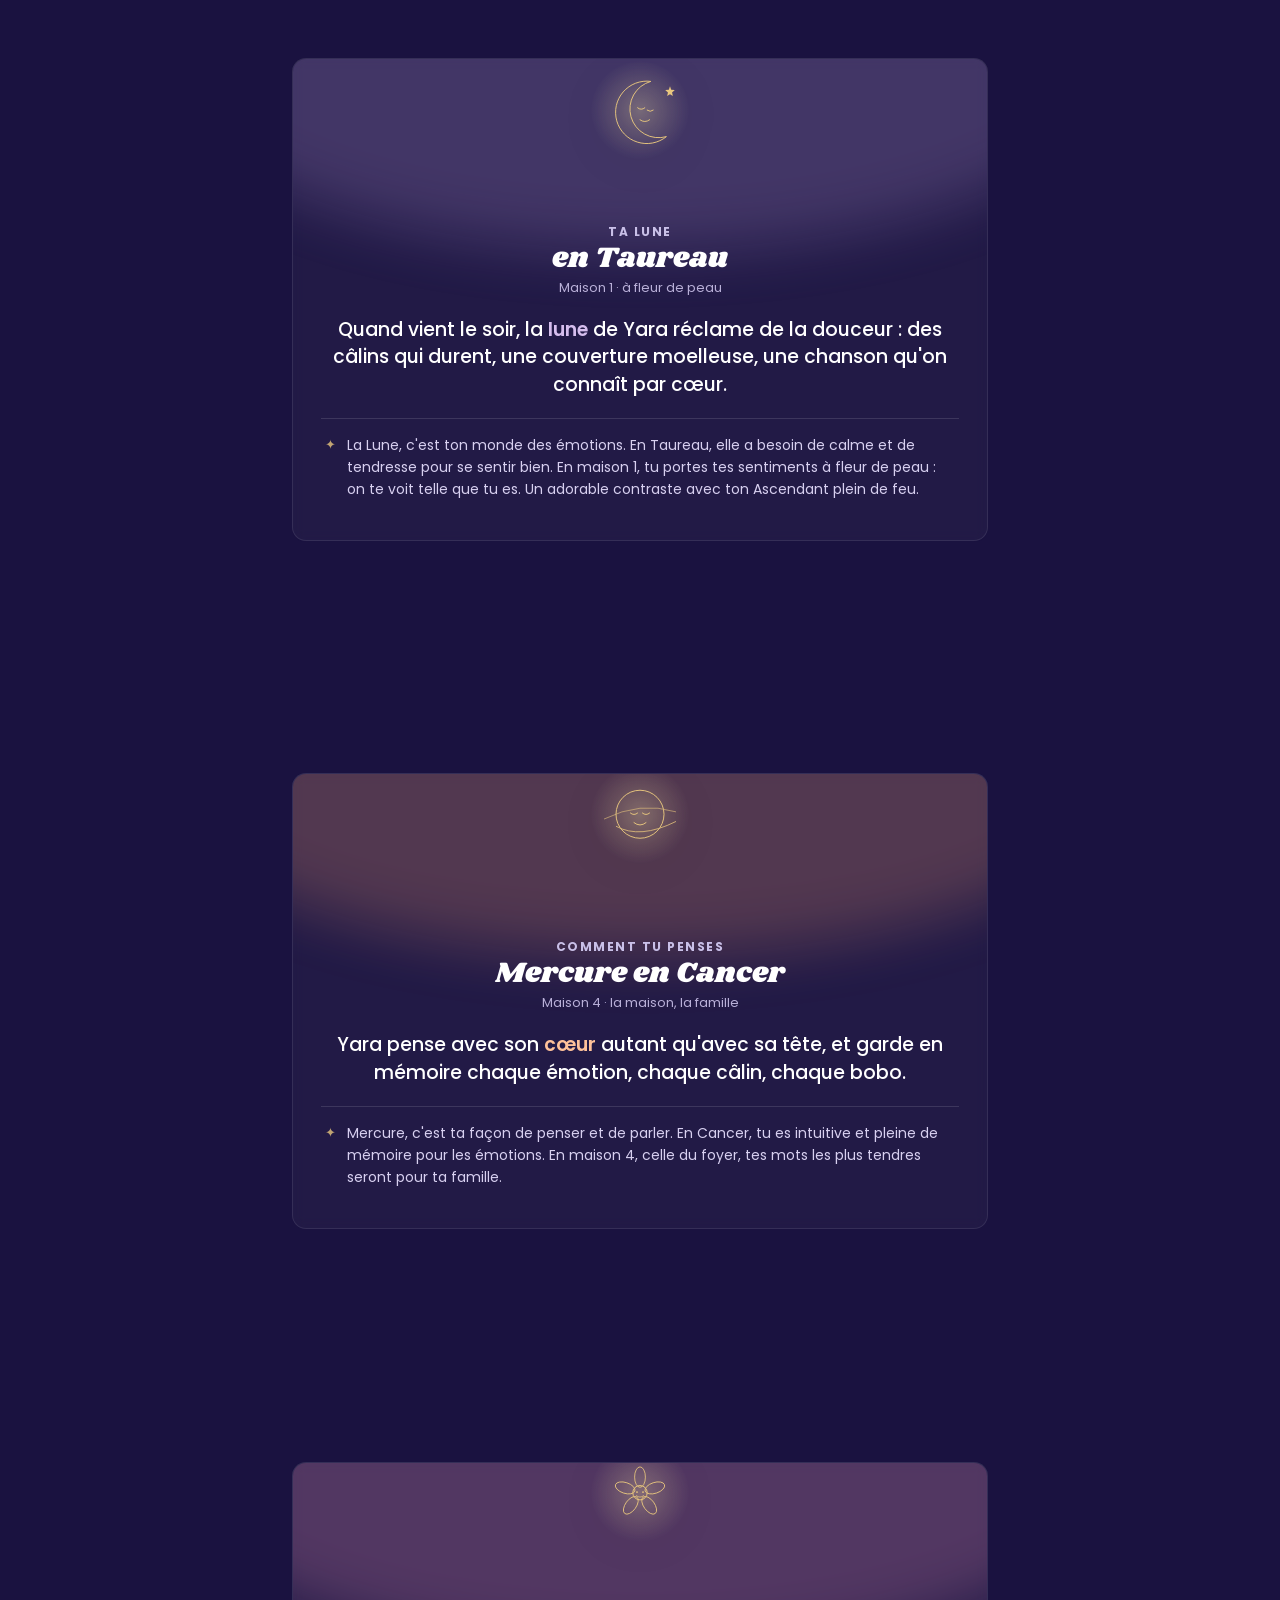
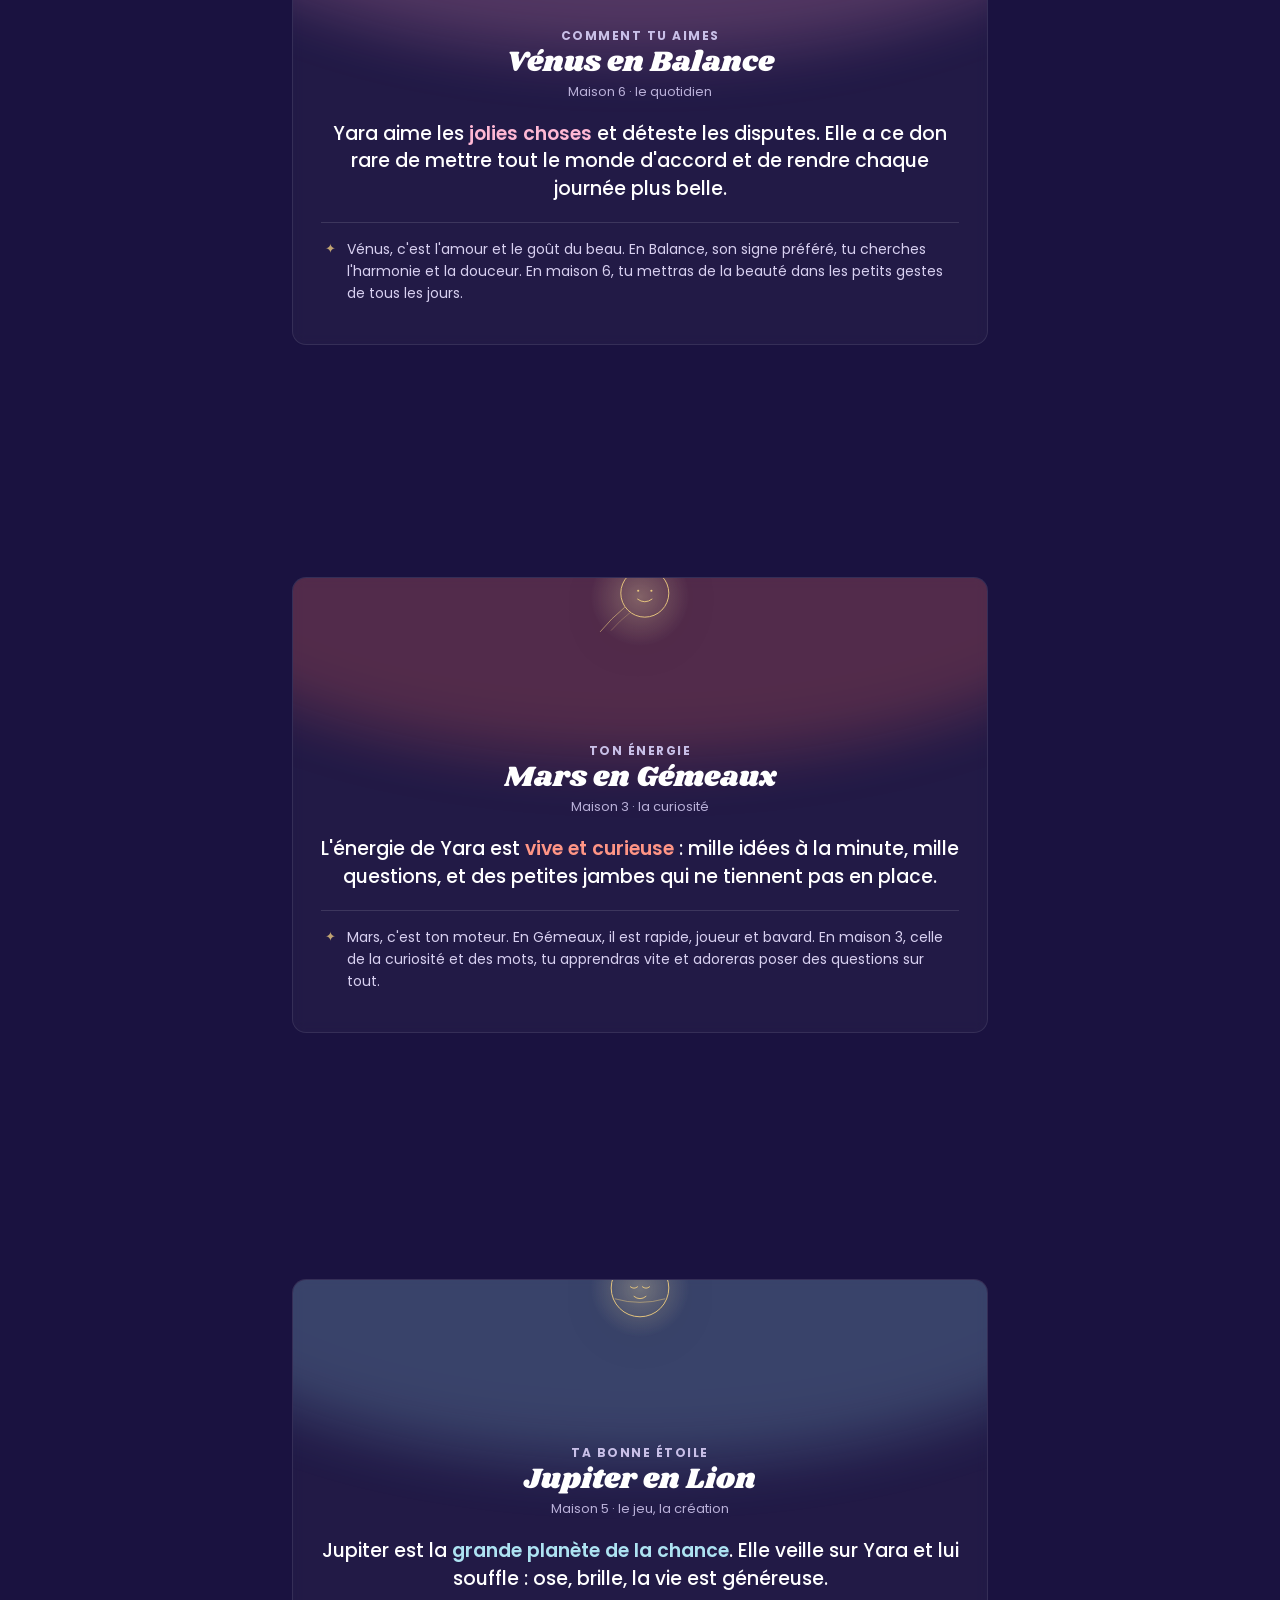
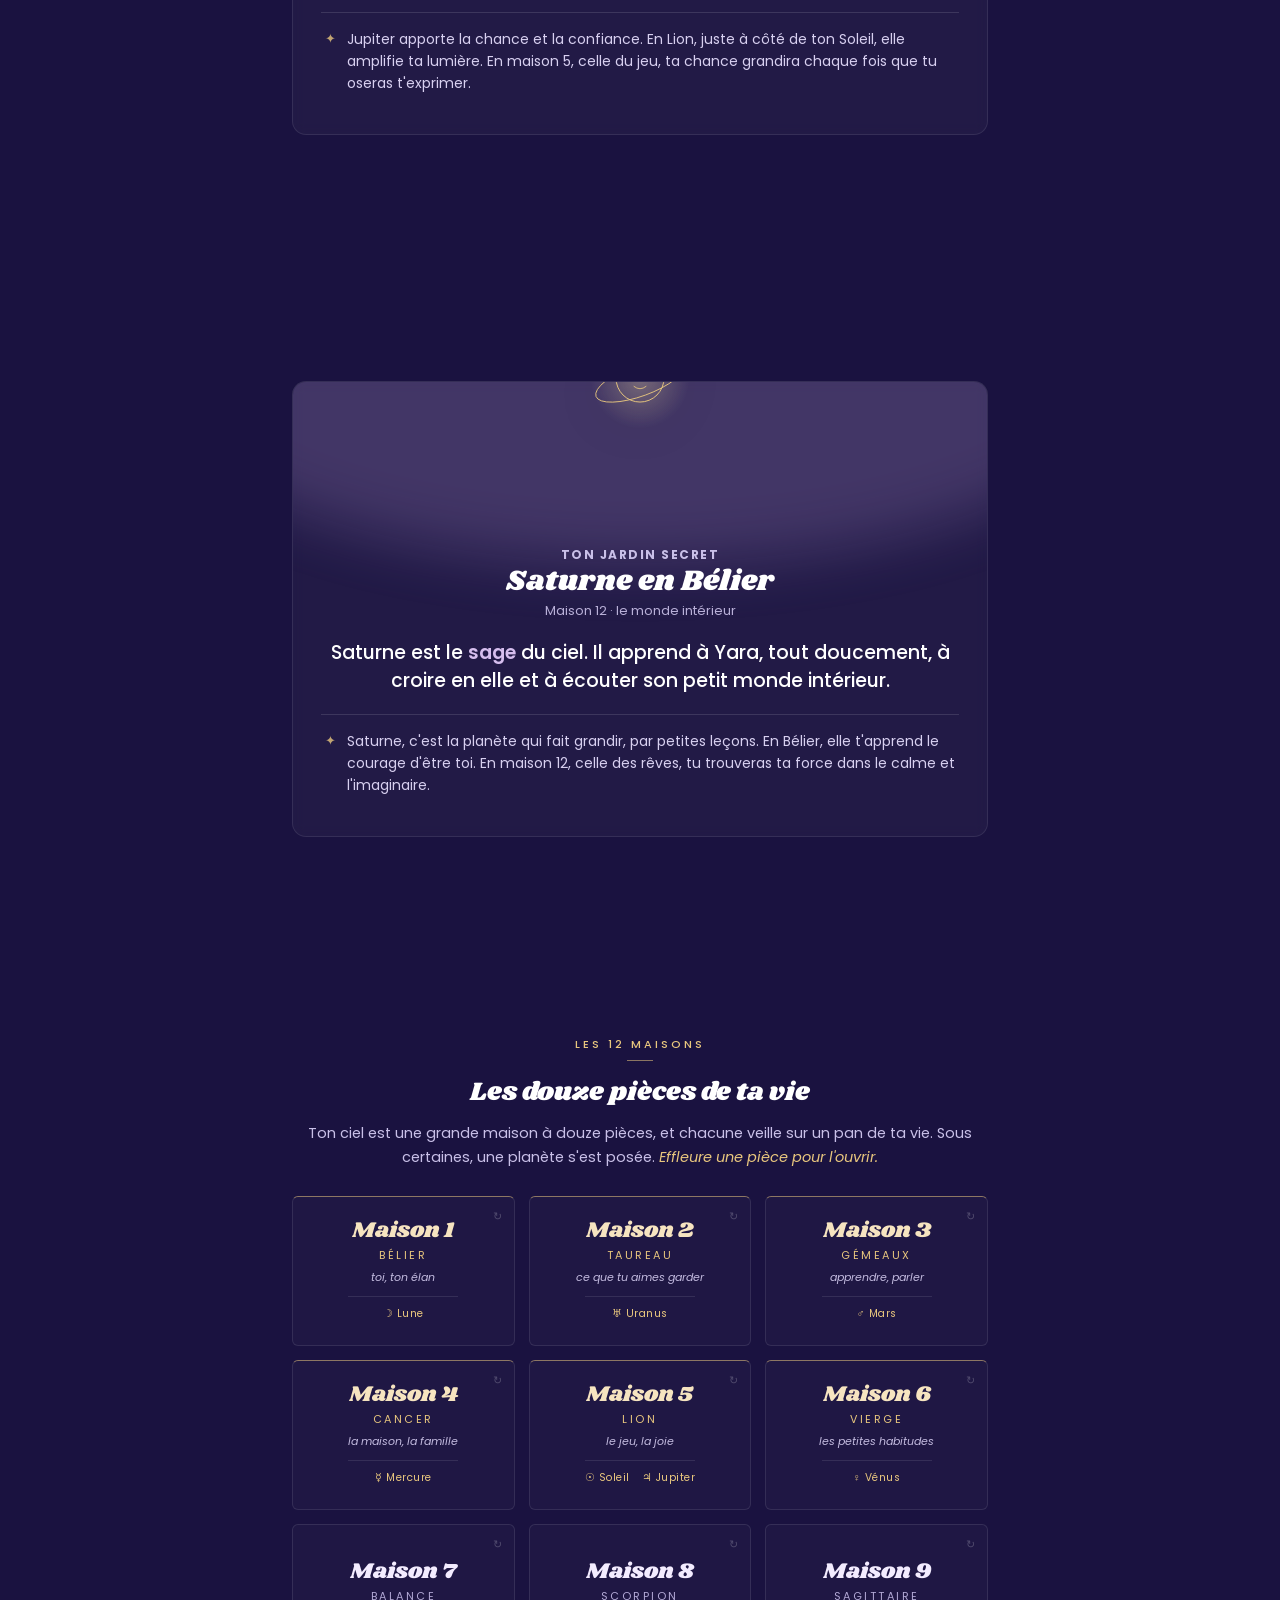
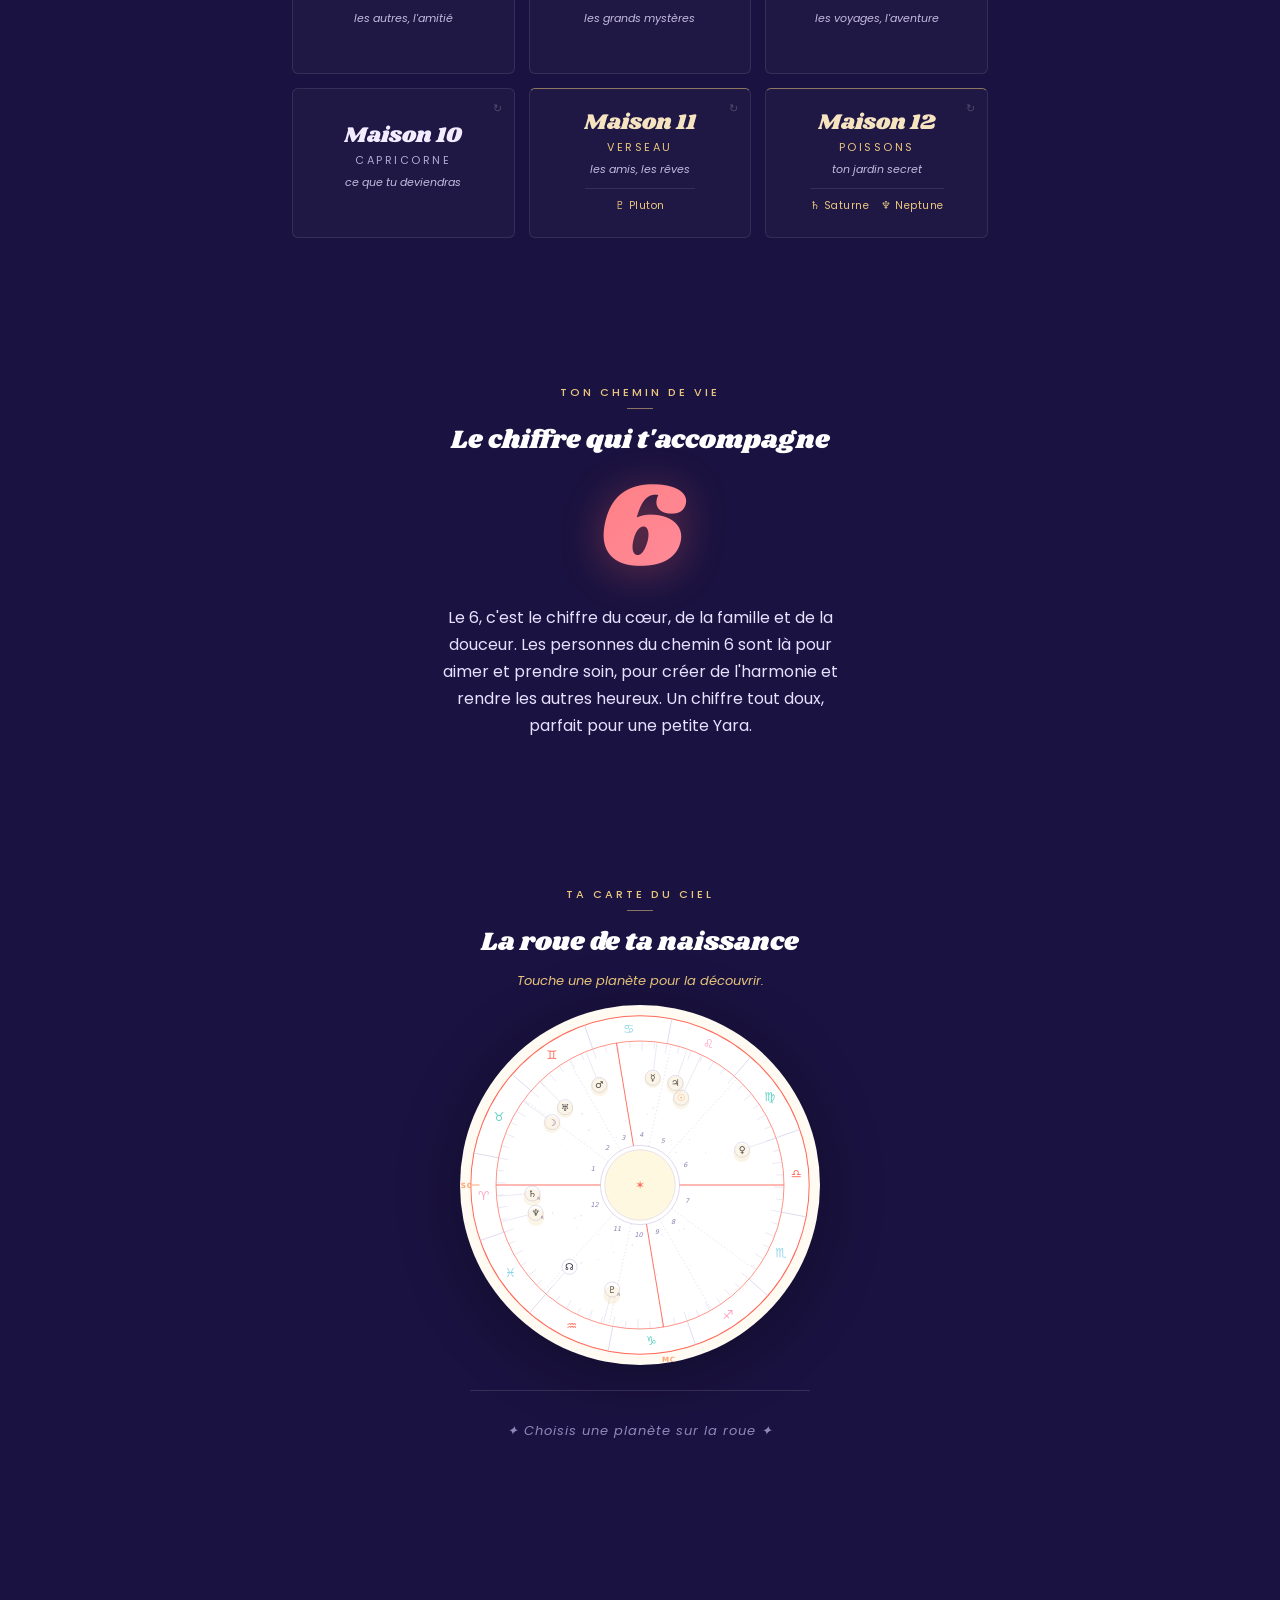
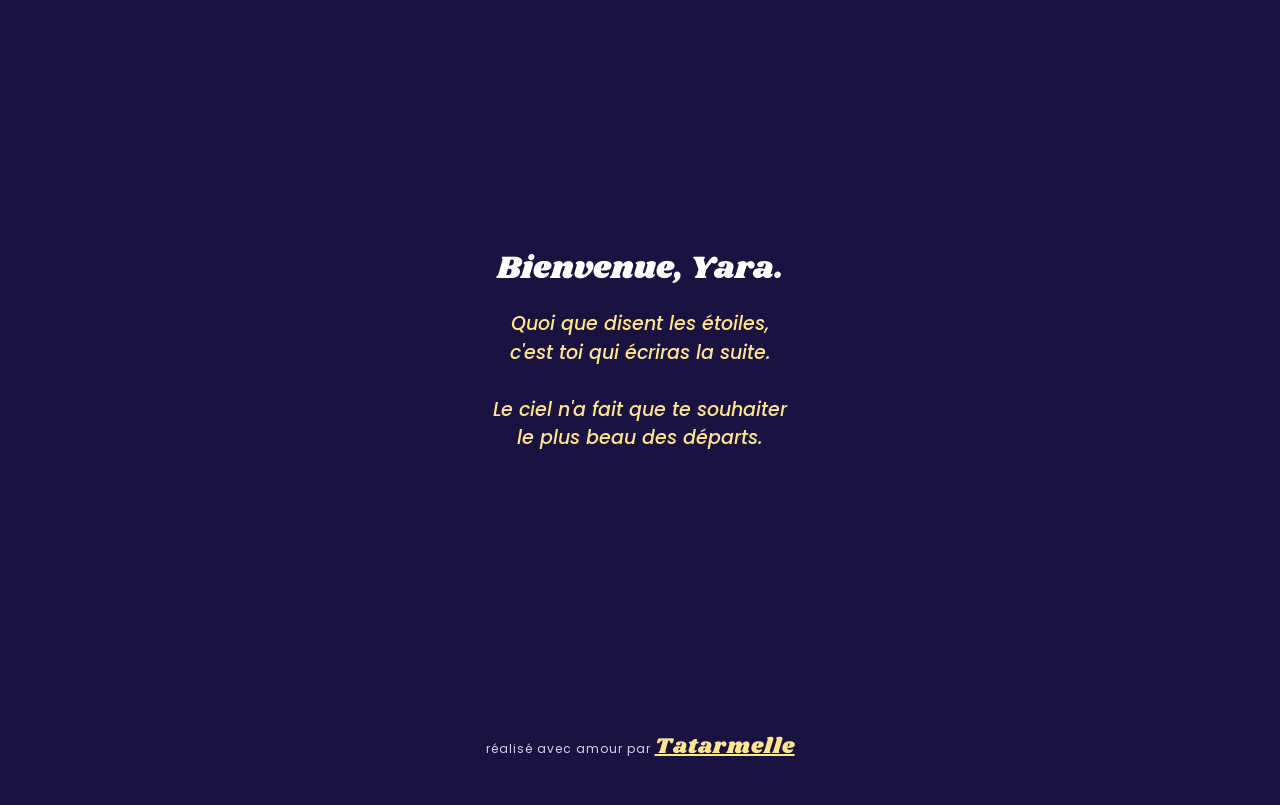
==== commit baeec36b: "version 1" ====
--- a/index.html
+++ b/index.html
@@ -9,12 +9,13 @@
 <link rel="preconnect" href="https://fonts.gstatic.com" crossorigin>
 <link href="https://fonts.googleapis.com/css2?family=Poppins:ital,wght@0,400;0,500;0,600;0,700;1,400&family=Shrikhand&display=swap" rel="stylesheet">
 <link rel="stylesheet" href="style.css">
-
+<link rel="icon" type="image/svg+xml" href="favicon.svg">
+ 
 </head>
 <body>
 <div id="stars"></div>
 <div id="progress"></div>
-
+ 
 <!-- INTRO / COUVERTURE -->
 <section class="hero">
   <div class="hero-moon float"><svg viewBox="0 0 200 200" xmlns="http://www.w3.org/2000/svg"> <defs> <radialGradient id="glowStar" cx="50%" cy="50%" r="50%"> <stop offset="0%" stop-color="#FFF3D0" stop-opacity="1"/> <stop offset="100%" stop-color="#FFF3D0" stop-opacity="0"/> </radialGradient> </defs> <g stroke="#E9C77E" stroke-width="1.1" fill="none" opacity="0.55" stroke-linecap="round"> <path d="M150 46 L128 40"/> <path d="M128 40 L120 58"/> <path d="M120 58 L132 78"/> <path d="M132 78 L150 96"/> <path d="M150 96 L92 110"/> <path d="M92 110 L54 96"/> <path d="M54 96 L36 118"/> <path d="M36 118 L92 110"/> </g> <g fill="#FBEFD2"> <circle cx="150" cy="46" r="2.4"/> <circle cx="128" cy="40" r="2.8"/> <circle cx="120" cy="58" r="2"/> <circle cx="132" cy="78" r="2.6"/> <circle cx="92" cy="110" r="2.4"/> <circle cx="54" cy="96" r="2.6"/> <circle cx="36" cy="118" r="3"/> </g> <circle cx="150" cy="96" r="9" fill="url(#glowStar)"/> <circle cx="150" cy="96" r="3.6" fill="#FFF6E0"/> <g stroke="#FFF6E0" stroke-width="1" opacity="0.8" stroke-linecap="round"> <path d="M150 86 L150 106"/> <path d="M140 96 L160 96"/> </g> <g fill="#E9C77E" opacity="0.6"> <circle cx="170" cy="70" r="1"/> <circle cx="70" cy="60" r="1.1"/> <circle cx="48" cy="140" r="1"/> <circle cx="118" cy="130" r="0.9"/> <circle cx="164" cy="120" r="0.9"/> </g> </svg></div>
@@ -27,14 +28,14 @@
     <div class="chevron">︾</div>
   </div>
 </section>
-
+ 
 <!-- AVANT-PROPOS -->
 <section class="intro-text reveal">
   <p class="lead">Le soir où tu es arrivée, le ciel au-dessus de Marseille tenait une constellation entière rien que pour toi.</p>
   <p>Les planètes s'arrangeaient déjà pour composer le tout premier portrait de qui tu es. Descends, et rencontre-les une à une.</p>
   <div class="quote-soft">« Tu es née un soir d'été,<br>sous un ciel qui te ressemblait déjà. »</div>
 </section>
-
+ 
 <!-- LE GRAND TRIO -->
 <section class="trio reveal">
   <div class="section-label">Le grand trio</div>
@@ -47,9 +48,9 @@
   </div>
   <p class="trio-foot">Deux petites flammes de courage, et un cœur tout doux qui aime le calme.</p>
 </section>
-
+ 
 <!-- LES ASTRES -->
-
+ 
     <section class="astre reveal theme-sun" data-side="left">
       <div class="astre-inner">
         <div class="astre-logo"><svg viewBox="0 0 200 200" xmlns="http://www.w3.org/2000/svg"><defs><radialGradient id="g" cx="50%" cy="50%" r="50%"><stop offset="0%" stop-color="#FBE7B0" stop-opacity="0.30"/><stop offset="100%" stop-color="#FBE7B0" stop-opacity="0"/></radialGradient></defs><circle cx="100" cy="100" r="82" fill="url(#g)"/><g stroke="#E9C77E" stroke-width="1.4" stroke-linecap="round" opacity="0.9"><line x1="100" y1="18" x2="100" y2="40"/><line x1="100" y1="160" x2="100" y2="182"/><line x1="18" y1="100" x2="40" y2="100"/><line x1="160" y1="100" x2="182" y2="100"/><line x1="42" y1="42" x2="58" y2="58"/><line x1="142" y1="142" x2="158" y2="158"/><line x1="158" y1="42" x2="142" y2="58"/><line x1="42" y1="158" x2="58" y2="142"/></g><g stroke="#E9C77E" stroke-width="1" stroke-linecap="round" opacity="0.6"><line x1="71" y1="26" x2="77" y2="46"/><line x1="129" y1="26" x2="123" y2="46"/><line x1="174" y1="71" x2="154" y2="77"/><line x1="174" y1="129" x2="154" y2="123"/><line x1="26" y1="71" x2="46" y2="77"/><line x1="26" y1="129" x2="46" y2="123"/><line x1="71" y1="174" x2="77" y2="154"/><line x1="129" y1="174" x2="123" y2="154"/></g><circle cx="100" cy="100" r="46" fill="none" stroke="#E9C77E" stroke-width="1.6"/><path d="M84 96 q6 5 12 0" fill="none" stroke="#E9C77E" stroke-width="1.6" stroke-linecap="round"/><path d="M104 96 q6 5 12 0" fill="none" stroke="#E9C77E" stroke-width="1.6" stroke-linecap="round"/><path d="M90 112 q10 8 20 0" fill="none" stroke="#E9C77E" stroke-width="1.6" stroke-linecap="round"/></svg></div>
@@ -154,7 +155,7 @@
         </div>
       </div>
     </section>
-
+ 
 <!-- LES MAISONS -->
 <section class="houses reveal">
   <div class="section-label">Les 12 maisons</div>
@@ -330,7 +331,7 @@
       </div>
     </div></div>
 </section>
-
+ 
 <!-- CHEMIN DE VIE -->
 <section class="life reveal">
   <div class="section-label">Ton chemin de vie</div>
@@ -338,27 +339,99 @@
   <div class="big-number pop">6</div>
   <p class="life-text">Le 6, c'est le chiffre du cœur, de la famille et de la douceur. Les personnes du chemin 6 sont là pour aimer et prendre soin, pour créer de l'harmonie et rendre les autres heureux. Un chiffre tout doux, parfait pour une petite Yara.</p>
 </section>
-
-<!-- LA ROUE -->
+ 
+<!-- LA ROUE (interactive) -->
 <section class="wheel-sec reveal">
   <div class="section-label">Ta carte du ciel</div>
   <h2 class="section-title">La roue de ta naissance</h2>
-  <div class="wheel-box spin-in"><svg viewBox="0 0 500 500" xmlns="http://www.w3.org/2000/svg" font-family="DejaVu Sans, Georgia, serif"><circle cx="250" cy="250" r="235" fill="#FFFFFF"/><circle cx="216.9" cy="183.8" r="0.9" fill="#C9BEDF" opacity="0.5"/><circle cx="341.7" cy="205.1" r="0.7" fill="#C9BEDF" opacity="0.5"/><circle cx="343.5" cy="214.3" r="0.4" fill="#C9BEDF" opacity="0.5"/><circle cx="187.7" cy="222.4" r="0.5" fill="#C9BEDF" opacity="0.5"/><circle cx="140.3" cy="193.7" r="0.5" fill="#C9BEDF" opacity="0.5"/><circle cx="268.2" cy="142.7" r="1.1" fill="#C9BEDF" opacity="0.5"/><circle cx="168.6" cy="292.8" r="1.1" fill="#C9BEDF" opacity="0.5"/><circle cx="370.3" cy="213.7" r="0.6" fill="#C9BEDF" opacity="0.5"/><circle cx="294.1" cy="193.6" r="0.6" fill="#C9BEDF" opacity="0.5"/><circle cx="280.8" cy="319.7" r="0.8" fill="#C9BEDF" opacity="0.5"/><circle cx="192.0" cy="319.1" r="0.8" fill="#C9BEDF" opacity="0.5"/><circle cx="312.2" cy="224.1" r="0.5" fill="#C9BEDF" opacity="0.5"/><circle cx="210.1" cy="335.3" r="0.6" fill="#C9BEDF" opacity="0.5"/><circle cx="167.5" cy="299.2" r="0.6" fill="#C9BEDF" opacity="0.5"/><circle cx="281.4" cy="359.6" r="0.6" fill="#C9BEDF" opacity="0.5"/><circle cx="159.5" cy="295.7" r="1.0" fill="#C9BEDF" opacity="0.5"/><circle cx="239.2" cy="333.3" r="1.1" fill="#C9BEDF" opacity="0.5"/><circle cx="318.9" cy="186.8" r="0.9" fill="#C9BEDF" opacity="0.5"/><circle cx="307.0" cy="169.4" r="0.4" fill="#C9BEDF" opacity="0.5"/><circle cx="191.6" cy="353.5" r="0.8" fill="#C9BEDF" opacity="0.5"/><circle cx="310.9" cy="310.6" r="0.9" fill="#C9BEDF" opacity="0.5"/><circle cx="162.6" cy="308.9" r="0.7" fill="#C9BEDF" opacity="0.5"/><circle cx="320.7" cy="361.4" r="0.7" fill="#C9BEDF" opacity="0.5"/><circle cx="215.4" cy="307.9" r="0.9" fill="#C9BEDF" opacity="0.5"/><circle cx="168.4" cy="358.2" r="1.0" fill="#C9BEDF" opacity="0.5"/><circle cx="230.3" cy="161.0" r="0.9" fill="#C9BEDF" opacity="0.5"/><circle cx="345.7" cy="236.3" r="0.5" fill="#C9BEDF" opacity="0.5"/><circle cx="299.9" cy="204.8" r="0.9" fill="#C9BEDF" opacity="0.5"/><circle cx="305.7" cy="191.1" r="0.7" fill="#C9BEDF" opacity="0.5"/><circle cx="297.6" cy="299.8" r="0.7" fill="#C9BEDF" opacity="0.5"/><circle cx="128.6" cy="289.0" r="1.0" fill="#C9BEDF" opacity="0.5"/><circle cx="304.7" cy="312.9" r="0.7" fill="#C9BEDF" opacity="0.5"/><circle cx="169.5" cy="151.1" r="1.1" fill="#C9BEDF" opacity="0.5"/><circle cx="294.2" cy="188.4" r="0.6" fill="#C9BEDF" opacity="0.5"/><circle cx="260.3" cy="152.1" r="0.8" fill="#C9BEDF" opacity="0.5"/><circle cx="244.9" cy="186.9" r="0.7" fill="#C9BEDF" opacity="0.5"/><circle cx="178.9" cy="173.6" r="1.1" fill="#C9BEDF" opacity="0.5"/><circle cx="213.2" cy="343.7" r="0.8" fill="#C9BEDF" opacity="0.5"/><circle cx="220.1" cy="309.9" r="1.0" fill="#C9BEDF" opacity="0.5"/><circle cx="273.7" cy="374.6" r="1.0" fill="#C9BEDF" opacity="0.5"/><circle cx="250" cy="250" r="235" fill="none" stroke="#FF6B5A" stroke-width="1.4"/><circle cx="250" cy="250" r="200" fill="none" stroke="#FF6B5A" stroke-width="1"/><circle cx="250" cy="250" r="55" fill="none" stroke="#C9BEDF" stroke-width="0.8"/><circle cx="250" cy="250" r="49" fill="#FFF8E0" stroke="#C9BEDF" stroke-width="0.6"/><line x1="61.1" y1="315.6" x2="28.0" y2="327.1" stroke="#C9BEDF" stroke-width="0.8"/><text x="33.1" y="265.7" font-size="17" fill="#FF9FC4" text-anchor="middle" dominant-baseline="central">♈</text><line x1="53.6" y1="212.3" x2="19.2" y2="205.7" stroke="#C9BEDF" stroke-width="0.8"/><text x="54.3" y="155.1" font-size="17" fill="#5FD3C4" text-anchor="middle" dominant-baseline="central">♉</text><line x1="98.7" y1="119.2" x2="72.3" y2="96.3" stroke="#C9BEDF" stroke-width="0.8"/><text x="127.9" y="70.0" font-size="17" fill="#FF6B5A" text-anchor="middle" dominant-baseline="central">♊</text><line x1="184.4" y1="61.1" x2="172.9" y2="28.0" stroke="#C9BEDF" stroke-width="0.8"/><text x="234.3" y="33.1" font-size="17" fill="#8FD4E8" text-anchor="middle" dominant-baseline="central">♋</text><line x1="287.7" y1="53.6" x2="294.3" y2="19.2" stroke="#C9BEDF" stroke-width="0.8"/><text x="344.9" y="54.3" font-size="17" fill="#FF9FC4" text-anchor="middle" dominant-baseline="central">♌</text><line x1="380.8" y1="98.7" x2="403.7" y2="72.3" stroke="#C9BEDF" stroke-width="0.8"/><text x="430.0" y="127.9" font-size="17" fill="#5FD3C4" text-anchor="middle" dominant-baseline="central">♍</text><line x1="438.9" y1="184.4" x2="472.0" y2="172.9" stroke="#C9BEDF" stroke-width="0.8"/><text x="466.9" y="234.3" font-size="17" fill="#FF6B5A" text-anchor="middle" dominant-baseline="central">♎</text><line x1="446.4" y1="287.7" x2="480.8" y2="294.3" stroke="#C9BEDF" stroke-width="0.8"/><text x="445.7" y="344.9" font-size="17" fill="#8FD4E8" text-anchor="middle" dominant-baseline="central">♏</text><line x1="401.3" y1="380.8" x2="427.7" y2="403.7" stroke="#C9BEDF" stroke-width="0.8"/><text x="372.1" y="430.0" font-size="17" fill="#FF9FC4" text-anchor="middle" dominant-baseline="central">♐</text><line x1="315.6" y1="438.9" x2="327.1" y2="472.0" stroke="#C9BEDF" stroke-width="0.8"/><text x="265.7" y="466.9" font-size="17" fill="#5FD3C4" text-anchor="middle" dominant-baseline="central">♑</text><line x1="212.3" y1="446.4" x2="205.7" y2="480.8" stroke="#C9BEDF" stroke-width="0.8"/><text x="155.1" y="445.7" font-size="17" fill="#FF6B5A" text-anchor="middle" dominant-baseline="central">♒</text><line x1="119.2" y1="401.3" x2="96.3" y2="427.7" stroke="#C9BEDF" stroke-width="0.8"/><text x="70.0" y="372.1" font-size="17" fill="#8FD4E8" text-anchor="middle" dominant-baseline="central">♓</text><line x1="61.1" y1="315.6" x2="74.3" y2="311.0" stroke="#C9BEDF" stroke-width="0.5"/><line x1="56.1" y1="298.9" x2="65.8" y2="296.4" stroke="#C9BEDF" stroke-width="0.5"/><line x1="52.5" y1="281.8" x2="66.4" y2="279.5" stroke="#C9BEDF" stroke-width="0.5"/><line x1="50.5" y1="264.4" x2="60.5" y2="263.7" stroke="#C9BEDF" stroke-width="0.5"/><line x1="50.0" y1="247.0" x2="64.0" y2="247.2" stroke="#C9BEDF" stroke-width="0.5"/><line x1="51.0" y1="229.6" x2="61.0" y2="230.6" stroke="#C9BEDF" stroke-width="0.5"/><line x1="53.6" y1="212.3" x2="67.3" y2="215.0" stroke="#C9BEDF" stroke-width="0.5"/><line x1="57.6" y1="195.3" x2="67.2" y2="198.1" stroke="#C9BEDF" stroke-width="0.5"/><line x1="63.1" y1="178.8" x2="76.2" y2="183.8" stroke="#C9BEDF" stroke-width="0.5"/><line x1="70.0" y1="162.8" x2="79.0" y2="167.1" stroke="#C9BEDF" stroke-width="0.5"/><line x1="78.3" y1="147.4" x2="90.3" y2="154.6" stroke="#C9BEDF" stroke-width="0.5"/><line x1="87.9" y1="132.8" x2="96.0" y2="138.7" stroke="#C9BEDF" stroke-width="0.5"/><line x1="98.7" y1="119.2" x2="109.3" y2="128.3" stroke="#C9BEDF" stroke-width="0.5"/><line x1="110.7" y1="106.5" x2="117.7" y2="113.7" stroke="#C9BEDF" stroke-width="0.5"/><line x1="123.8" y1="94.9" x2="132.6" y2="105.7" stroke="#C9BEDF" stroke-width="0.5"/><line x1="137.8" y1="84.5" x2="143.4" y2="92.7" stroke="#C9BEDF" stroke-width="0.5"/><line x1="152.6" y1="75.3" x2="159.4" y2="87.5" stroke="#C9BEDF" stroke-width="0.5"/><line x1="168.2" y1="67.5" x2="172.3" y2="76.6" stroke="#C9BEDF" stroke-width="0.5"/><line x1="184.4" y1="61.1" x2="189.0" y2="74.3" stroke="#C9BEDF" stroke-width="0.5"/><line x1="201.1" y1="56.1" x2="203.6" y2="65.8" stroke="#C9BEDF" stroke-width="0.5"/><line x1="218.2" y1="52.5" x2="220.5" y2="66.4" stroke="#C9BEDF" stroke-width="0.5"/><line x1="235.6" y1="50.5" x2="236.3" y2="60.5" stroke="#C9BEDF" stroke-width="0.5"/><line x1="253.0" y1="50.0" x2="252.8" y2="64.0" stroke="#C9BEDF" stroke-width="0.5"/><line x1="270.4" y1="51.0" x2="269.4" y2="61.0" stroke="#C9BEDF" stroke-width="0.5"/><line x1="287.7" y1="53.6" x2="285.0" y2="67.3" stroke="#C9BEDF" stroke-width="0.5"/><line x1="304.7" y1="57.6" x2="301.9" y2="67.2" stroke="#C9BEDF" stroke-width="0.5"/><line x1="321.2" y1="63.1" x2="316.2" y2="76.2" stroke="#C9BEDF" stroke-width="0.5"/><line x1="337.2" y1="70.0" x2="332.9" y2="79.0" stroke="#C9BEDF" stroke-width="0.5"/><line x1="352.6" y1="78.3" x2="345.4" y2="90.3" stroke="#C9BEDF" stroke-width="0.5"/><line x1="367.2" y1="87.9" x2="361.3" y2="96.0" stroke="#C9BEDF" stroke-width="0.5"/><line x1="380.8" y1="98.7" x2="371.7" y2="109.3" stroke="#C9BEDF" stroke-width="0.5"/><line x1="393.5" y1="110.7" x2="386.3" y2="117.7" stroke="#C9BEDF" stroke-width="0.5"/><line x1="405.1" y1="123.8" x2="394.3" y2="132.6" stroke="#C9BEDF" stroke-width="0.5"/><line x1="415.5" y1="137.8" x2="407.3" y2="143.4" stroke="#C9BEDF" stroke-width="0.5"/><line x1="424.7" y1="152.6" x2="412.5" y2="159.4" stroke="#C9BEDF" stroke-width="0.5"/><line x1="432.5" y1="168.2" x2="423.4" y2="172.3" stroke="#C9BEDF" stroke-width="0.5"/><line x1="438.9" y1="184.4" x2="425.7" y2="189.0" stroke="#C9BEDF" stroke-width="0.5"/><line x1="443.9" y1="201.1" x2="434.2" y2="203.6" stroke="#C9BEDF" stroke-width="0.5"/><line x1="447.5" y1="218.2" x2="433.6" y2="220.5" stroke="#C9BEDF" stroke-width="0.5"/><line x1="449.5" y1="235.6" x2="439.5" y2="236.3" stroke="#C9BEDF" stroke-width="0.5"/><line x1="450.0" y1="253.0" x2="436.0" y2="252.8" stroke="#C9BEDF" stroke-width="0.5"/><line x1="449.0" y1="270.4" x2="439.0" y2="269.4" stroke="#C9BEDF" stroke-width="0.5"/><line x1="446.4" y1="287.7" x2="432.7" y2="285.0" stroke="#C9BEDF" stroke-width="0.5"/><line x1="442.4" y1="304.7" x2="432.8" y2="301.9" stroke="#C9BEDF" stroke-width="0.5"/><line x1="436.9" y1="321.2" x2="423.8" y2="316.2" stroke="#C9BEDF" stroke-width="0.5"/><line x1="430.0" y1="337.2" x2="421.0" y2="332.9" stroke="#C9BEDF" stroke-width="0.5"/><line x1="421.7" y1="352.6" x2="409.7" y2="345.4" stroke="#C9BEDF" stroke-width="0.5"/><line x1="412.1" y1="367.2" x2="404.0" y2="361.3" stroke="#C9BEDF" stroke-width="0.5"/><line x1="401.3" y1="380.8" x2="390.7" y2="371.7" stroke="#C9BEDF" stroke-width="0.5"/><line x1="389.3" y1="393.5" x2="382.3" y2="386.3" stroke="#C9BEDF" stroke-width="0.5"/><line x1="376.2" y1="405.1" x2="367.4" y2="394.3" stroke="#C9BEDF" stroke-width="0.5"/><line x1="362.2" y1="415.5" x2="356.6" y2="407.3" stroke="#C9BEDF" stroke-width="0.5"/><line x1="347.4" y1="424.7" x2="340.6" y2="412.5" stroke="#C9BEDF" stroke-width="0.5"/><line x1="331.8" y1="432.5" x2="327.7" y2="423.4" stroke="#C9BEDF" stroke-width="0.5"/><line x1="315.6" y1="438.9" x2="311.0" y2="425.7" stroke="#C9BEDF" stroke-width="0.5"/><line x1="298.9" y1="443.9" x2="296.4" y2="434.2" stroke="#C9BEDF" stroke-width="0.5"/><line x1="281.8" y1="447.5" x2="279.5" y2="433.6" stroke="#C9BEDF" stroke-width="0.5"/><line x1="264.4" y1="449.5" x2="263.7" y2="439.5" stroke="#C9BEDF" stroke-width="0.5"/><line x1="247.0" y1="450.0" x2="247.2" y2="436.0" stroke="#C9BEDF" stroke-width="0.5"/><line x1="229.6" y1="449.0" x2="230.6" y2="439.0" stroke="#C9BEDF" stroke-width="0.5"/><line x1="212.3" y1="446.4" x2="215.0" y2="432.7" stroke="#C9BEDF" stroke-width="0.5"/><line x1="195.3" y1="442.4" x2="198.1" y2="432.8" stroke="#C9BEDF" stroke-width="0.5"/><line x1="178.8" y1="436.9" x2="183.8" y2="423.8" stroke="#C9BEDF" stroke-width="0.5"/><line x1="162.8" y1="430.0" x2="167.1" y2="421.0" stroke="#C9BEDF" stroke-width="0.5"/><line x1="147.4" y1="421.7" x2="154.6" y2="409.7" stroke="#C9BEDF" stroke-width="0.5"/><line x1="132.8" y1="412.1" x2="138.7" y2="404.0" stroke="#C9BEDF" stroke-width="0.5"/><line x1="119.2" y1="401.3" x2="128.3" y2="390.7" stroke="#C9BEDF" stroke-width="0.5"/><line x1="106.5" y1="389.3" x2="113.7" y2="382.3" stroke="#C9BEDF" stroke-width="0.5"/><line x1="94.9" y1="376.2" x2="105.7" y2="367.4" stroke="#C9BEDF" stroke-width="0.5"/><line x1="84.5" y1="362.2" x2="92.7" y2="356.6" stroke="#C9BEDF" stroke-width="0.5"/><line x1="75.3" y1="347.4" x2="87.5" y2="340.6" stroke="#C9BEDF" stroke-width="0.5"/><line x1="67.5" y1="331.8" x2="76.6" y2="327.7" stroke="#C9BEDF" stroke-width="0.5"/><line x1="195.0" y1="250.0" x2="50.0" y2="250.0" stroke="#FF6B5A" stroke-width="1.3" /><text x="184.5" y="228.4" font-size="9" fill="#8A7FB0" text-anchor="middle" dominant-baseline="central" font-style="italic">1</text><line x1="205.8" y1="217.3" x2="89.2" y2="131.1" stroke="#C9BEDF" stroke-width="0.6" stroke-dasharray="2 3"/><text x="204.1" y="198.5" font-size="9" fill="#8A7FB0" text-anchor="middle" dominant-baseline="central" font-style="italic">2</text><line x1="222.7" y1="202.3" x2="150.6" y2="76.4" stroke="#C9BEDF" stroke-width="0.6" stroke-dasharray="2 3"/><text x="226.8" y="185.0" font-size="9" fill="#8A7FB0" text-anchor="middle" dominant-baseline="central" font-style="italic">3</text><line x1="241.0" y1="195.7" x2="217.2" y2="52.7" stroke="#FF6B5A" stroke-width="1.3" /><text x="251.9" y="181.0" font-size="9" fill="#8A7FB0" text-anchor="middle" dominant-baseline="central" font-style="italic">4</text><line x1="262.0" y1="196.3" x2="293.5" y2="54.8" stroke="#C9BEDF" stroke-width="0.6" stroke-dasharray="2 3"/><text x="281.8" y="188.8" font-size="9" fill="#8A7FB0" text-anchor="middle" dominant-baseline="central" font-style="italic">5</text><line x1="287.1" y1="209.4" x2="384.9" y2="102.3" stroke="#C9BEDF" stroke-width="0.6" stroke-dasharray="2 3"/><text x="313.1" y="222.2" font-size="9" fill="#8A7FB0" text-anchor="middle" dominant-baseline="central" font-style="italic">6</text><line x1="305.0" y1="250.0" x2="450.0" y2="250.0" stroke="#FF6B5A" stroke-width="1.3" /><text x="315.5" y="271.6" font-size="9" fill="#8A7FB0" text-anchor="middle" dominant-baseline="central" font-style="italic">7</text><line x1="294.2" y1="282.7" x2="410.8" y2="368.9" stroke="#C9BEDF" stroke-width="0.6" stroke-dasharray="2 3"/><text x="295.9" y="301.5" font-size="9" fill="#8A7FB0" text-anchor="middle" dominant-baseline="central" font-style="italic">8</text><line x1="277.3" y1="297.7" x2="349.4" y2="423.6" stroke="#C9BEDF" stroke-width="0.6" stroke-dasharray="2 3"/><text x="273.2" y="315.0" font-size="9" fill="#8A7FB0" text-anchor="middle" dominant-baseline="central" font-style="italic">9</text><line x1="259.0" y1="304.3" x2="282.8" y2="447.3" stroke="#FF6B5A" stroke-width="1.3" /><text x="248.1" y="319.0" font-size="9" fill="#8A7FB0" text-anchor="middle" dominant-baseline="central" font-style="italic">10</text><line x1="238.0" y1="303.7" x2="206.5" y2="445.2" stroke="#C9BEDF" stroke-width="0.6" stroke-dasharray="2 3"/><text x="218.2" y="311.2" font-size="9" fill="#8A7FB0" text-anchor="middle" dominant-baseline="central" font-style="italic">11</text><line x1="212.9" y1="290.6" x2="115.1" y2="397.7" stroke="#C9BEDF" stroke-width="0.6" stroke-dasharray="2 3"/><text x="186.9" y="277.8" font-size="9" fill="#8A7FB0" text-anchor="middle" dominant-baseline="central" font-style="italic">12</text><text x="5.0" y="250.0" font-size="10" fill="#FFA372" text-anchor="middle" dominant-baseline="central" font-weight="bold" letter-spacing="1">ASC</text><text x="290.2" y="491.7" font-size="10" fill="#FFA372" text-anchor="middle" dominant-baseline="central" font-weight="bold" letter-spacing="1">MC</text><path d="M15.0 250.0 L27.0 250.0" stroke="#FFA372" stroke-width="1.6"/><line x1="105.1" y1="288.7" x2="58.7" y2="301.1" stroke="#C9BEDF" stroke-width="0.5"/><circle cx="105.1" cy="288.7" r="10.5" fill="#FFFFFF" stroke="#C9BEDF" stroke-width="0.7"/><text x="105.1" y="288.7" font-size="13" fill="#2E2A3A" text-anchor="middle" dominant-baseline="central">♆</text><text x="114.1" y="297.7" font-size="6" fill="#7B5EA7" text-anchor="middle">R</text><line x1="100.5" y1="261.8" x2="52.6" y2="265.5" stroke="#C9BEDF" stroke-width="0.5"/><circle cx="100.5" cy="261.8" r="10.5" fill="#FFFFFF" stroke="#C9BEDF" stroke-width="0.7"/><text x="100.5" y="261.8" font-size="13" fill="#2E2A3A" text-anchor="middle" dominant-baseline="central">♄</text><text x="109.5" y="270.8" font-size="6" fill="#7B5EA7" text-anchor="middle">R</text><line x1="128.1" y1="162.6" x2="89.1" y2="134.6" stroke="#C9BEDF" stroke-width="0.5"/><circle cx="128.1" cy="162.6" r="10.5" fill="#FFFFFF" stroke="#C9BEDF" stroke-width="0.7"/><text x="128.1" y="162.6" font-size="13" fill="#7B5EA7" text-anchor="middle" dominant-baseline="central">☽</text><line x1="145.9" y1="142.0" x2="112.6" y2="107.5" stroke="#C9BEDF" stroke-width="0.5"/><circle cx="145.9" cy="142.0" r="10.5" fill="#FFFFFF" stroke="#C9BEDF" stroke-width="0.7"/><text x="145.9" y="142.0" font-size="13" fill="#2E2A3A" text-anchor="middle" dominant-baseline="central">♅</text><line x1="193.5" y1="111.0" x2="175.5" y2="66.6" stroke="#C9BEDF" stroke-width="0.5"/><circle cx="193.5" cy="111.0" r="10.5" fill="#FFFFFF" stroke="#C9BEDF" stroke-width="0.7"/><text x="193.5" y="111.0" font-size="13" fill="#2E2A3A" text-anchor="middle" dominant-baseline="central">♂</text><line x1="267.7" y1="101.0" x2="273.3" y2="53.4" stroke="#C9BEDF" stroke-width="0.5"/><circle cx="267.7" cy="101.0" r="10.5" fill="#FFFFFF" stroke="#C9BEDF" stroke-width="0.7"/><text x="267.7" y="101.0" font-size="13" fill="#2E2A3A" text-anchor="middle" dominant-baseline="central">☿</text><line x1="299.1" y1="108.3" x2="314.9" y2="62.9" stroke="#C9BEDF" stroke-width="0.5"/><circle cx="299.1" cy="108.3" r="10.5" fill="#FFFFFF" stroke="#C9BEDF" stroke-width="0.7"/><text x="299.1" y="108.3" font-size="13" fill="#2E2A3A" text-anchor="middle" dominant-baseline="central">♃</text><line x1="307.2" y1="128.8" x2="334.6" y2="71.0" stroke="#C9BEDF" stroke-width="0.5"/><circle cx="307.2" cy="128.8" r="10.5" fill="#FFFFFF" stroke="#C9BEDF" stroke-width="0.7"/><text x="307.2" y="128.8" font-size="13" fill="#FFA372" text-anchor="middle" dominant-baseline="central">☉</text><line x1="391.8" y1="201.0" x2="437.2" y2="185.4" stroke="#C9BEDF" stroke-width="0.5"/><circle cx="391.8" cy="201.0" r="10.5" fill="#FFFFFF" stroke="#C9BEDF" stroke-width="0.7"/><text x="391.8" y="201.0" font-size="13" fill="#2E2A3A" text-anchor="middle" dominant-baseline="central">♀</text><line x1="211.4" y1="395.0" x2="199.1" y2="441.3" stroke="#C9BEDF" stroke-width="0.5"/><circle cx="211.4" cy="395.0" r="10.5" fill="#FFFFFF" stroke="#C9BEDF" stroke-width="0.7"/><text x="211.4" y="395.0" font-size="13" fill="#2E2A3A" text-anchor="middle" dominant-baseline="central">♇</text><text x="220.4" y="404.0" font-size="6" fill="#7B5EA7" text-anchor="middle">R</text><line x1="152.1" y1="363.6" x2="120.7" y2="400.0" stroke="#C9BEDF" stroke-width="0.5"/><circle cx="152.1" cy="363.6" r="10.5" fill="#FFFFFF" stroke="#C9BEDF" stroke-width="0.7"/><text x="152.1" y="363.6" font-size="13" fill="#2E2A3A" text-anchor="middle" dominant-baseline="central">☊</text><text x="250" y="250" font-size="16" fill="#FF6B5A" text-anchor="middle" dominant-baseline="central">✶</text></svg></div>
-  <div class="quote-soft small">« Le ciel n'écrit pas ton destin.<br>Il raconte juste les couleurs<br>avec lesquelles tu es venue au monde. »</div>
+  <p class="wheel-hint"><i>Touche une planète pour la découvrir.</i></p>
+
+  <div class="wheel-wrap">
+    <div class="wheel-box spin-in"><svg viewBox="0 0 500 500" xmlns="http://www.w3.org/2000/svg" font-family="DejaVu Sans, Georgia, serif"><circle cx="250" cy="250" r="235" fill="#FFFFFF"/><circle cx="216.9" cy="183.8" r="0.9" fill="#C9BEDF" opacity="0.5"/><circle cx="341.7" cy="205.1" r="0.7" fill="#C9BEDF" opacity="0.5"/><circle cx="343.5" cy="214.3" r="0.4" fill="#C9BEDF" opacity="0.5"/><circle cx="187.7" cy="222.4" r="0.5" fill="#C9BEDF" opacity="0.5"/><circle cx="140.3" cy="193.7" r="0.5" fill="#C9BEDF" opacity="0.5"/><circle cx="268.2" cy="142.7" r="1.1" fill="#C9BEDF" opacity="0.5"/><circle cx="168.6" cy="292.8" r="1.1" fill="#C9BEDF" opacity="0.5"/><circle cx="370.3" cy="213.7" r="0.6" fill="#C9BEDF" opacity="0.5"/><circle cx="294.1" cy="193.6" r="0.6" fill="#C9BEDF" opacity="0.5"/><circle cx="280.8" cy="319.7" r="0.8" fill="#C9BEDF" opacity="0.5"/><circle cx="192.0" cy="319.1" r="0.8" fill="#C9BEDF" opacity="0.5"/><circle cx="312.2" cy="224.1" r="0.5" fill="#C9BEDF" opacity="0.5"/><circle cx="210.1" cy="335.3" r="0.6" fill="#C9BEDF" opacity="0.5"/><circle cx="167.5" cy="299.2" r="0.6" fill="#C9BEDF" opacity="0.5"/><circle cx="281.4" cy="359.6" r="0.6" fill="#C9BEDF" opacity="0.5"/><circle cx="159.5" cy="295.7" r="1.0" fill="#C9BEDF" opacity="0.5"/><circle cx="239.2" cy="333.3" r="1.1" fill="#C9BEDF" opacity="0.5"/><circle cx="318.9" cy="186.8" r="0.9" fill="#C9BEDF" opacity="0.5"/><circle cx="307.0" cy="169.4" r="0.4" fill="#C9BEDF" opacity="0.5"/><circle cx="191.6" cy="353.5" r="0.8" fill="#C9BEDF" opacity="0.5"/><circle cx="310.9" cy="310.6" r="0.9" fill="#C9BEDF" opacity="0.5"/><circle cx="162.6" cy="308.9" r="0.7" fill="#C9BEDF" opacity="0.5"/><circle cx="320.7" cy="361.4" r="0.7" fill="#C9BEDF" opacity="0.5"/><circle cx="215.4" cy="307.9" r="0.9" fill="#C9BEDF" opacity="0.5"/><circle cx="168.4" cy="358.2" r="1.0" fill="#C9BEDF" opacity="0.5"/><circle cx="230.3" cy="161.0" r="0.9" fill="#C9BEDF" opacity="0.5"/><circle cx="345.7" cy="236.3" r="0.5" fill="#C9BEDF" opacity="0.5"/><circle cx="299.9" cy="204.8" r="0.9" fill="#C9BEDF" opacity="0.5"/><circle cx="305.7" cy="191.1" r="0.7" fill="#C9BEDF" opacity="0.5"/><circle cx="297.6" cy="299.8" r="0.7" fill="#C9BEDF" opacity="0.5"/><circle cx="128.6" cy="289.0" r="1.0" fill="#C9BEDF" opacity="0.5"/><circle cx="304.7" cy="312.9" r="0.7" fill="#C9BEDF" opacity="0.5"/><circle cx="169.5" cy="151.1" r="1.1" fill="#C9BEDF" opacity="0.5"/><circle cx="294.2" cy="188.4" r="0.6" fill="#C9BEDF" opacity="0.5"/><circle cx="260.3" cy="152.1" r="0.8" fill="#C9BEDF" opacity="0.5"/><circle cx="244.9" cy="186.9" r="0.7" fill="#C9BEDF" opacity="0.5"/><circle cx="178.9" cy="173.6" r="1.1" fill="#C9BEDF" opacity="0.5"/><circle cx="213.2" cy="343.7" r="0.8" fill="#C9BEDF" opacity="0.5"/><circle cx="220.1" cy="309.9" r="1.0" fill="#C9BEDF" opacity="0.5"/><circle cx="273.7" cy="374.6" r="1.0" fill="#C9BEDF" opacity="0.5"/><circle cx="250" cy="250" r="235" fill="none" stroke="#FF6B5A" stroke-width="1.4"/><circle cx="250" cy="250" r="200" fill="none" stroke="#FF6B5A" stroke-width="1"/><circle cx="250" cy="250" r="55" fill="none" stroke="#C9BEDF" stroke-width="0.8"/><circle cx="250" cy="250" r="49" fill="#FFF8E0" stroke="#C9BEDF" stroke-width="0.6"/><line x1="61.1" y1="315.6" x2="28.0" y2="327.1" stroke="#C9BEDF" stroke-width="0.8"/><text x="33.1" y="265.7" font-size="17" fill="#FF9FC4" text-anchor="middle" dominant-baseline="central">♈</text><line x1="53.6" y1="212.3" x2="19.2" y2="205.7" stroke="#C9BEDF" stroke-width="0.8"/><text x="54.3" y="155.1" font-size="17" fill="#5FD3C4" text-anchor="middle" dominant-baseline="central">♉</text><line x1="98.7" y1="119.2" x2="72.3" y2="96.3" stroke="#C9BEDF" stroke-width="0.8"/><text x="127.9" y="70.0" font-size="17" fill="#FF6B5A" text-anchor="middle" dominant-baseline="central">♊</text><line x1="184.4" y1="61.1" x2="172.9" y2="28.0" stroke="#C9BEDF" stroke-width="0.8"/><text x="234.3" y="33.1" font-size="17" fill="#8FD4E8" text-anchor="middle" dominant-baseline="central">♋</text><line x1="287.7" y1="53.6" x2="294.3" y2="19.2" stroke="#C9BEDF" stroke-width="0.8"/><text x="344.9" y="54.3" font-size="17" fill="#FF9FC4" text-anchor="middle" dominant-baseline="central">♌</text><line x1="380.8" y1="98.7" x2="403.7" y2="72.3" stroke="#C9BEDF" stroke-width="0.8"/><text x="430.0" y="127.9" font-size="17" fill="#5FD3C4" text-anchor="middle" dominant-baseline="central">♍</text><line x1="438.9" y1="184.4" x2="472.0" y2="172.9" stroke="#C9BEDF" stroke-width="0.8"/><text x="466.9" y="234.3" font-size="17" fill="#FF6B5A" text-anchor="middle" dominant-baseline="central">♎</text><line x1="446.4" y1="287.7" x2="480.8" y2="294.3" stroke="#C9BEDF" stroke-width="0.8"/><text x="445.7" y="344.9" font-size="17" fill="#8FD4E8" text-anchor="middle" dominant-baseline="central">♏</text><line x1="401.3" y1="380.8" x2="427.7" y2="403.7" stroke="#C9BEDF" stroke-width="0.8"/><text x="372.1" y="430.0" font-size="17" fill="#FF9FC4" text-anchor="middle" dominant-baseline="central">♐</text><line x1="315.6" y1="438.9" x2="327.1" y2="472.0" stroke="#C9BEDF" stroke-width="0.8"/><text x="265.7" y="466.9" font-size="17" fill="#5FD3C4" text-anchor="middle" dominant-baseline="central">♑</text><line x1="212.3" y1="446.4" x2="205.7" y2="480.8" stroke="#C9BEDF" stroke-width="0.8"/><text x="155.1" y="445.7" font-size="17" fill="#FF6B5A" text-anchor="middle" dominant-baseline="central">♒</text><line x1="119.2" y1="401.3" x2="96.3" y2="427.7" stroke="#C9BEDF" stroke-width="0.8"/><text x="70.0" y="372.1" font-size="17" fill="#8FD4E8" text-anchor="middle" dominant-baseline="central">♓</text><line x1="61.1" y1="315.6" x2="74.3" y2="311.0" stroke="#C9BEDF" stroke-width="0.5"/><line x1="56.1" y1="298.9" x2="65.8" y2="296.4" stroke="#C9BEDF" stroke-width="0.5"/><line x1="52.5" y1="281.8" x2="66.4" y2="279.5" stroke="#C9BEDF" stroke-width="0.5"/><line x1="50.5" y1="264.4" x2="60.5" y2="263.7" stroke="#C9BEDF" stroke-width="0.5"/><line x1="50.0" y1="247.0" x2="64.0" y2="247.2" stroke="#C9BEDF" stroke-width="0.5"/><line x1="51.0" y1="229.6" x2="61.0" y2="230.6" stroke="#C9BEDF" stroke-width="0.5"/><line x1="53.6" y1="212.3" x2="67.3" y2="215.0" stroke="#C9BEDF" stroke-width="0.5"/><line x1="57.6" y1="195.3" x2="67.2" y2="198.1" stroke="#C9BEDF" stroke-width="0.5"/><line x1="63.1" y1="178.8" x2="76.2" y2="183.8" stroke="#C9BEDF" stroke-width="0.5"/><line x1="70.0" y1="162.8" x2="79.0" y2="167.1" stroke="#C9BEDF" stroke-width="0.5"/><line x1="78.3" y1="147.4" x2="90.3" y2="154.6" stroke="#C9BEDF" stroke-width="0.5"/><line x1="87.9" y1="132.8" x2="96.0" y2="138.7" stroke="#C9BEDF" stroke-width="0.5"/><line x1="98.7" y1="119.2" x2="109.3" y2="128.3" stroke="#C9BEDF" stroke-width="0.5"/><line x1="110.7" y1="106.5" x2="117.7" y2="113.7" stroke="#C9BEDF" stroke-width="0.5"/><line x1="123.8" y1="94.9" x2="132.6" y2="105.7" stroke="#C9BEDF" stroke-width="0.5"/><line x1="137.8" y1="84.5" x2="143.4" y2="92.7" stroke="#C9BEDF" stroke-width="0.5"/><line x1="152.6" y1="75.3" x2="159.4" y2="87.5" stroke="#C9BEDF" stroke-width="0.5"/><line x1="168.2" y1="67.5" x2="172.3" y2="76.6" stroke="#C9BEDF" stroke-width="0.5"/><line x1="184.4" y1="61.1" x2="189.0" y2="74.3" stroke="#C9BEDF" stroke-width="0.5"/><line x1="201.1" y1="56.1" x2="203.6" y2="65.8" stroke="#C9BEDF" stroke-width="0.5"/><line x1="218.2" y1="52.5" x2="220.5" y2="66.4" stroke="#C9BEDF" stroke-width="0.5"/><line x1="235.6" y1="50.5" x2="236.3" y2="60.5" stroke="#C9BEDF" stroke-width="0.5"/><line x1="253.0" y1="50.0" x2="252.8" y2="64.0" stroke="#C9BEDF" stroke-width="0.5"/><line x1="270.4" y1="51.0" x2="269.4" y2="61.0" stroke="#C9BEDF" stroke-width="0.5"/><line x1="287.7" y1="53.6" x2="285.0" y2="67.3" stroke="#C9BEDF" stroke-width="0.5"/><line x1="304.7" y1="57.6" x2="301.9" y2="67.2" stroke="#C9BEDF" stroke-width="0.5"/><line x1="321.2" y1="63.1" x2="316.2" y2="76.2" stroke="#C9BEDF" stroke-width="0.5"/><line x1="337.2" y1="70.0" x2="332.9" y2="79.0" stroke="#C9BEDF" stroke-width="0.5"/><line x1="352.6" y1="78.3" x2="345.4" y2="90.3" stroke="#C9BEDF" stroke-width="0.5"/><line x1="367.2" y1="87.9" x2="361.3" y2="96.0" stroke="#C9BEDF" stroke-width="0.5"/><line x1="380.8" y1="98.7" x2="371.7" y2="109.3" stroke="#C9BEDF" stroke-width="0.5"/><line x1="393.5" y1="110.7" x2="386.3" y2="117.7" stroke="#C9BEDF" stroke-width="0.5"/><line x1="405.1" y1="123.8" x2="394.3" y2="132.6" stroke="#C9BEDF" stroke-width="0.5"/><line x1="415.5" y1="137.8" x2="407.3" y2="143.4" stroke="#C9BEDF" stroke-width="0.5"/><line x1="424.7" y1="152.6" x2="412.5" y2="159.4" stroke="#C9BEDF" stroke-width="0.5"/><line x1="432.5" y1="168.2" x2="423.4" y2="172.3" stroke="#C9BEDF" stroke-width="0.5"/><line x1="438.9" y1="184.4" x2="425.7" y2="189.0" stroke="#C9BEDF" stroke-width="0.5"/><line x1="443.9" y1="201.1" x2="434.2" y2="203.6" stroke="#C9BEDF" stroke-width="0.5"/><line x1="447.5" y1="218.2" x2="433.6" y2="220.5" stroke="#C9BEDF" stroke-width="0.5"/><line x1="449.5" y1="235.6" x2="439.5" y2="236.3" stroke="#C9BEDF" stroke-width="0.5"/><line x1="450.0" y1="253.0" x2="436.0" y2="252.8" stroke="#C9BEDF" stroke-width="0.5"/><line x1="449.0" y1="270.4" x2="439.0" y2="269.4" stroke="#C9BEDF" stroke-width="0.5"/><line x1="446.4" y1="287.7" x2="432.7" y2="285.0" stroke="#C9BEDF" stroke-width="0.5"/><line x1="442.4" y1="304.7" x2="432.8" y2="301.9" stroke="#C9BEDF" stroke-width="0.5"/><line x1="436.9" y1="321.2" x2="423.8" y2="316.2" stroke="#C9BEDF" stroke-width="0.5"/><line x1="430.0" y1="337.2" x2="421.0" y2="332.9" stroke="#C9BEDF" stroke-width="0.5"/><line x1="421.7" y1="352.6" x2="409.7" y2="345.4" stroke="#C9BEDF" stroke-width="0.5"/><line x1="412.1" y1="367.2" x2="404.0" y2="361.3" stroke="#C9BEDF" stroke-width="0.5"/><line x1="401.3" y1="380.8" x2="390.7" y2="371.7" stroke="#C9BEDF" stroke-width="0.5"/><line x1="389.3" y1="393.5" x2="382.3" y2="386.3" stroke="#C9BEDF" stroke-width="0.5"/><line x1="376.2" y1="405.1" x2="367.4" y2="394.3" stroke="#C9BEDF" stroke-width="0.5"/><line x1="362.2" y1="415.5" x2="356.6" y2="407.3" stroke="#C9BEDF" stroke-width="0.5"/><line x1="347.4" y1="424.7" x2="340.6" y2="412.5" stroke="#C9BEDF" stroke-width="0.5"/><line x1="331.8" y1="432.5" x2="327.7" y2="423.4" stroke="#C9BEDF" stroke-width="0.5"/><line x1="315.6" y1="438.9" x2="311.0" y2="425.7" stroke="#C9BEDF" stroke-width="0.5"/><line x1="298.9" y1="443.9" x2="296.4" y2="434.2" stroke="#C9BEDF" stroke-width="0.5"/><line x1="281.8" y1="447.5" x2="279.5" y2="433.6" stroke="#C9BEDF" stroke-width="0.5"/><line x1="264.4" y1="449.5" x2="263.7" y2="439.5" stroke="#C9BEDF" stroke-width="0.5"/><line x1="247.0" y1="450.0" x2="247.2" y2="436.0" stroke="#C9BEDF" stroke-width="0.5"/><line x1="229.6" y1="449.0" x2="230.6" y2="439.0" stroke="#C9BEDF" stroke-width="0.5"/><line x1="212.3" y1="446.4" x2="215.0" y2="432.7" stroke="#C9BEDF" stroke-width="0.5"/><line x1="195.3" y1="442.4" x2="198.1" y2="432.8" stroke="#C9BEDF" stroke-width="0.5"/><line x1="178.8" y1="436.9" x2="183.8" y2="423.8" stroke="#C9BEDF" stroke-width="0.5"/><line x1="162.8" y1="430.0" x2="167.1" y2="421.0" stroke="#C9BEDF" stroke-width="0.5"/><line x1="147.4" y1="421.7" x2="154.6" y2="409.7" stroke="#C9BEDF" stroke-width="0.5"/><line x1="132.8" y1="412.1" x2="138.7" y2="404.0" stroke="#C9BEDF" stroke-width="0.5"/><line x1="119.2" y1="401.3" x2="128.3" y2="390.7" stroke="#C9BEDF" stroke-width="0.5"/><line x1="106.5" y1="389.3" x2="113.7" y2="382.3" stroke="#C9BEDF" stroke-width="0.5"/><line x1="94.9" y1="376.2" x2="105.7" y2="367.4" stroke="#C9BEDF" stroke-width="0.5"/><line x1="84.5" y1="362.2" x2="92.7" y2="356.6" stroke="#C9BEDF" stroke-width="0.5"/><line x1="75.3" y1="347.4" x2="87.5" y2="340.6" stroke="#C9BEDF" stroke-width="0.5"/><line x1="67.5" y1="331.8" x2="76.6" y2="327.7" stroke="#C9BEDF" stroke-width="0.5"/><line x1="195.0" y1="250.0" x2="50.0" y2="250.0" stroke="#FF6B5A" stroke-width="1.3" /><text x="184.5" y="228.4" font-size="9" fill="#8A7FB0" text-anchor="middle" dominant-baseline="central" font-style="italic">1</text><line x1="205.8" y1="217.3" x2="89.2" y2="131.1" stroke="#C9BEDF" stroke-width="0.6" stroke-dasharray="2 3"/><text x="204.1" y="198.5" font-size="9" fill="#8A7FB0" text-anchor="middle" dominant-baseline="central" font-style="italic">2</text><line x1="222.7" y1="202.3" x2="150.6" y2="76.4" stroke="#C9BEDF" stroke-width="0.6" stroke-dasharray="2 3"/><text x="226.8" y="185.0" font-size="9" fill="#8A7FB0" text-anchor="middle" dominant-baseline="central" font-style="italic">3</text><line x1="241.0" y1="195.7" x2="217.2" y2="52.7" stroke="#FF6B5A" stroke-width="1.3" /><text x="251.9" y="181.0" font-size="9" fill="#8A7FB0" text-anchor="middle" dominant-baseline="central" font-style="italic">4</text><line x1="262.0" y1="196.3" x2="293.5" y2="54.8" stroke="#C9BEDF" stroke-width="0.6" stroke-dasharray="2 3"/><text x="281.8" y="188.8" font-size="9" fill="#8A7FB0" text-anchor="middle" dominant-baseline="central" font-style="italic">5</text><line x1="287.1" y1="209.4" x2="384.9" y2="102.3" stroke="#C9BEDF" stroke-width="0.6" stroke-dasharray="2 3"/><text x="313.1" y="222.2" font-size="9" fill="#8A7FB0" text-anchor="middle" dominant-baseline="central" font-style="italic">6</text><line x1="305.0" y1="250.0" x2="450.0" y2="250.0" stroke="#FF6B5A" stroke-width="1.3" /><text x="315.5" y="271.6" font-size="9" fill="#8A7FB0" text-anchor="middle" dominant-baseline="central" font-style="italic">7</text><line x1="294.2" y1="282.7" x2="410.8" y2="368.9" stroke="#C9BEDF" stroke-width="0.6" stroke-dasharray="2 3"/><text x="295.9" y="301.5" font-size="9" fill="#8A7FB0" text-anchor="middle" dominant-baseline="central" font-style="italic">8</text><line x1="277.3" y1="297.7" x2="349.4" y2="423.6" stroke="#C9BEDF" stroke-width="0.6" stroke-dasharray="2 3"/><text x="273.2" y="315.0" font-size="9" fill="#8A7FB0" text-anchor="middle" dominant-baseline="central" font-style="italic">9</text><line x1="259.0" y1="304.3" x2="282.8" y2="447.3" stroke="#FF6B5A" stroke-width="1.3" /><text x="248.1" y="319.0" font-size="9" fill="#8A7FB0" text-anchor="middle" dominant-baseline="central" font-style="italic">10</text><line x1="238.0" y1="303.7" x2="206.5" y2="445.2" stroke="#C9BEDF" stroke-width="0.6" stroke-dasharray="2 3"/><text x="218.2" y="311.2" font-size="9" fill="#8A7FB0" text-anchor="middle" dominant-baseline="central" font-style="italic">11</text><line x1="212.9" y1="290.6" x2="115.1" y2="397.7" stroke="#C9BEDF" stroke-width="0.6" stroke-dasharray="2 3"/><text x="186.9" y="277.8" font-size="9" fill="#8A7FB0" text-anchor="middle" dominant-baseline="central" font-style="italic">12</text><text x="5.0" y="250.0" font-size="10" fill="#FFA372" text-anchor="middle" dominant-baseline="central" font-weight="bold" letter-spacing="1">ASC</text><text x="290.2" y="491.7" font-size="10" fill="#FFA372" text-anchor="middle" dominant-baseline="central" font-weight="bold" letter-spacing="1">MC</text><path d="M15.0 250.0 L27.0 250.0" stroke="#FFA372" stroke-width="1.6"/><line x1="105.1" y1="288.7" x2="58.7" y2="301.1" stroke="#C9BEDF" stroke-width="0.5"/><circle cx="105.1" cy="288.7" r="10.5" fill="#FFFFFF" stroke="#C9BEDF" stroke-width="0.7"/><text x="105.1" y="288.7" font-size="13" fill="#2E2A3A" text-anchor="middle" dominant-baseline="central">♆</text><text x="114.1" y="297.7" font-size="6" fill="#7B5EA7" text-anchor="middle">R</text><line x1="100.5" y1="261.8" x2="52.6" y2="265.5" stroke="#C9BEDF" stroke-width="0.5"/><circle cx="100.5" cy="261.8" r="10.5" fill="#FFFFFF" stroke="#C9BEDF" stroke-width="0.7"/><text x="100.5" y="261.8" font-size="13" fill="#2E2A3A" text-anchor="middle" dominant-baseline="central">♄</text><text x="109.5" y="270.8" font-size="6" fill="#7B5EA7" text-anchor="middle">R</text><line x1="128.1" y1="162.6" x2="89.1" y2="134.6" stroke="#C9BEDF" stroke-width="0.5"/><circle cx="128.1" cy="162.6" r="10.5" fill="#FFFFFF" stroke="#C9BEDF" stroke-width="0.7"/><text x="128.1" y="162.6" font-size="13" fill="#7B5EA7" text-anchor="middle" dominant-baseline="central">☽</text><line x1="145.9" y1="142.0" x2="112.6" y2="107.5" stroke="#C9BEDF" stroke-width="0.5"/><circle cx="145.9" cy="142.0" r="10.5" fill="#FFFFFF" stroke="#C9BEDF" stroke-width="0.7"/><text x="145.9" y="142.0" font-size="13" fill="#2E2A3A" text-anchor="middle" dominant-baseline="central">♅</text><line x1="193.5" y1="111.0" x2="175.5" y2="66.6" stroke="#C9BEDF" stroke-width="0.5"/><circle cx="193.5" cy="111.0" r="10.5" fill="#FFFFFF" stroke="#C9BEDF" stroke-width="0.7"/><text x="193.5" y="111.0" font-size="13" fill="#2E2A3A" text-anchor="middle" dominant-baseline="central">♂</text><line x1="267.7" y1="101.0" x2="273.3" y2="53.4" stroke="#C9BEDF" stroke-width="0.5"/><circle cx="267.7" cy="101.0" r="10.5" fill="#FFFFFF" stroke="#C9BEDF" stroke-width="0.7"/><text x="267.7" y="101.0" font-size="13" fill="#2E2A3A" text-anchor="middle" dominant-baseline="central">☿</text><line x1="299.1" y1="108.3" x2="314.9" y2="62.9" stroke="#C9BEDF" stroke-width="0.5"/><circle cx="299.1" cy="108.3" r="10.5" fill="#FFFFFF" stroke="#C9BEDF" stroke-width="0.7"/><text x="299.1" y="108.3" font-size="13" fill="#2E2A3A" text-anchor="middle" dominant-baseline="central">♃</text><line x1="307.2" y1="128.8" x2="334.6" y2="71.0" stroke="#C9BEDF" stroke-width="0.5"/><circle cx="307.2" cy="128.8" r="10.5" fill="#FFFFFF" stroke="#C9BEDF" stroke-width="0.7"/><text x="307.2" y="128.8" font-size="13" fill="#FFA372" text-anchor="middle" dominant-baseline="central">☉</text><line x1="391.8" y1="201.0" x2="437.2" y2="185.4" stroke="#C9BEDF" stroke-width="0.5"/><circle cx="391.8" cy="201.0" r="10.5" fill="#FFFFFF" stroke="#C9BEDF" stroke-width="0.7"/><text x="391.8" y="201.0" font-size="13" fill="#2E2A3A" text-anchor="middle" dominant-baseline="central">♀</text><line x1="211.4" y1="395.0" x2="199.1" y2="441.3" stroke="#C9BEDF" stroke-width="0.5"/><circle cx="211.4" cy="395.0" r="10.5" fill="#FFFFFF" stroke="#C9BEDF" stroke-width="0.7"/><text x="211.4" y="395.0" font-size="13" fill="#2E2A3A" text-anchor="middle" dominant-baseline="central">♇</text><text x="220.4" y="404.0" font-size="6" fill="#7B5EA7" text-anchor="middle">R</text><line x1="152.1" y1="363.6" x2="120.7" y2="400.0" stroke="#C9BEDF" stroke-width="0.5"/><circle cx="152.1" cy="363.6" r="10.5" fill="#FFFFFF" stroke="#C9BEDF" stroke-width="0.7"/><text x="152.1" y="363.6" font-size="13" fill="#2E2A3A" text-anchor="middle" dominant-baseline="central">☊</text><text x="250" y="250" font-size="16" fill="#FF6B5A" text-anchor="middle" dominant-baseline="central">✶</text></svg></div>
+
+    <div class="wspots">
+      <button class="wspot" style="left:21.02%;top:57.74%" data-i="0" aria-label="Neptune en Bélier"></button>
+      <button class="wspot" style="left:20.10%;top:52.36%" data-i="1" aria-label="Saturne en Bélier"></button>
+      <button class="wspot" style="left:25.62%;top:32.52%" data-i="2" aria-label="Lune en Taureau"></button>
+      <button class="wspot" style="left:29.18%;top:28.40%" data-i="3" aria-label="Uranus en Gémeaux"></button>
+      <button class="wspot" style="left:38.70%;top:22.20%" data-i="4" aria-label="Mars en Gémeaux"></button>
+      <button class="wspot" style="left:53.54%;top:20.20%" data-i="5" aria-label="Mercure en Cancer"></button>
+      <button class="wspot" style="left:59.82%;top:21.66%" data-i="6" aria-label="Jupiter en Lion"></button>
+      <button class="wspot" style="left:61.44%;top:25.76%" data-i="7" aria-label="Soleil en Lion"></button>
+      <button class="wspot" style="left:78.36%;top:40.20%" data-i="8" aria-label="Vénus en Balance"></button>
+      <button class="wspot" style="left:42.28%;top:79.00%" data-i="9" aria-label="Pluton en Verseau"></button>
+    </div>
+  </div>
+
+  <div class="wpanel" id="wpanel">
+    <div class="wpanel-inner">
+      <div class="wcard" data-i="0">
+        <div class="wc-glyph">♆</div>
+        <div class="wc-title">Neptune en Bélier</div>
+        <div class="wc-desc">Tes rêves : un imaginaire immense et une grande sensibilité.</div>
+      </div>
+      <div class="wcard" data-i="1">
+        <div class="wc-glyph">♄</div>
+        <div class="wc-title">Saturne en Bélier</div>
+        <div class="wc-desc">Tes leçons : le courage d'être toi, trouvé dans le calme.</div>
+      </div>
+      <div class="wcard" data-i="2">
+        <div class="wc-glyph">☽</div>
+        <div class="wc-title">Lune en Taureau</div>
+        <div class="wc-desc">Tes émotions : un besoin de douceur, de calme et de câlins.</div>
+      </div>
+      <div class="wcard" data-i="3">
+        <div class="wc-glyph">♅</div>
+        <div class="wc-title">Uranus en Gémeaux</div>
+        <div class="wc-desc">Ta touche unique : ta façon bien à toi de voir les choses.</div>
+      </div>
+      <div class="wcard" data-i="4">
+        <div class="wc-glyph">♂</div>
+        <div class="wc-title">Mars en Gémeaux</div>
+        <div class="wc-desc">Ton énergie : vive, curieuse, mille idées à la minute.</div>
+      </div>
+      <div class="wcard" data-i="5">
+        <div class="wc-glyph">☿</div>
+        <div class="wc-title">Mercure en Cancer</div>
+        <div class="wc-desc">Ta pensée : intuitive, tendre, avec une belle mémoire du cœur.</div>
+      </div>
+      <div class="wcard" data-i="6">
+        <div class="wc-glyph">♃</div>
+        <div class="wc-title">Jupiter en Lion</div>
+        <div class="wc-desc">Ta chance : elle grandit quand tu oses briller et créer.</div>
+      </div>
+      <div class="wcard" data-i="7">
+        <div class="wc-glyph">☉</div>
+        <div class="wc-title">Soleil en Lion</div>
+        <div class="wc-desc">Ton cœur, ta lumière : généreuse, solaire, faite pour briller.</div>
+      </div>
+      <div class="wcard" data-i="8">
+        <div class="wc-glyph">♀</div>
+        <div class="wc-title">Vénus en Balance</div>
+        <div class="wc-desc">Ta façon d'aimer : le goût du beau, de l'harmonie, de la paix.</div>
+      </div>
+      <div class="wcard" data-i="9">
+        <div class="wc-glyph">♇</div>
+        <div class="wc-title">Pluton en Verseau</div>
+        <div class="wc-desc">Ta profondeur : la force de te transformer et d'avancer.</div>
+      </div>
+    </div>
+    <div class="wpanel-empty">✦ Choisis une planète sur la roue ✦</div>
+  </div>
+
 </section>
 
 <!-- FINALE -->
 <section class="finale reveal">
   <h2 class="finale-title">Bienvenue, Yara.</h2>
   <p class="finale-quote">Quoi que disent les étoiles,<br>c'est toi qui écriras la suite.<br><br>Le ciel n'a fait que te souhaiter<br>le plus beau des départs.</p>
-  <div class="finale-date">Marseille · 6 août 2026 · 23 h 19</div>
-</section>
-
+</section>
+ 
 <footer class="site-footer">
-  <a href="lettre.html" class="letter-link">réalisé avec amour par tatarmelle</a>
+  <a href="lettre.html" class="letter-link">réalisé avec amour par <span class="tatarmelle">Tatarmelle</span></a>
 </footer>
-
+ 
 <script src="script.js" defer></script>
-
+ 
 </body>
 </html>
--- a/style.css
+++ b/style.css
@@ -144,8 +144,110 @@
 
 /* ROUE */
 .wheel-sec{text-align:center}
-.wheel-box{width:100%;max-width:360px;margin:8px auto 4px}
+.wheel-hint{font-size:13px;color:#b9b0d8;margin-bottom:14px}
+.wheel-hint i{color:#E9C77E}
+.wheel-wrap{position:relative;width:100%;max-width:360px;margin:0 auto}
+.wheel-box{width:100%;margin:0 auto}
 .wheel-box svg{width:100%;height:auto;filter:drop-shadow(0 10px 30px rgba(0,0,0,.3));background:#FFFBF3;border-radius:50%}
+
+/* zones cliquables invisibles au-dessus des planètes */
+.wspots{position:absolute;inset:0;pointer-events:none}
+.wspot{
+  position:absolute;
+  width:12%;
+  height:12%;
+  transform:translate(-50%,-50%);
+  border:none;
+  background:transparent;
+  border-radius:50%;
+  cursor:pointer;
+  pointer-events:auto;
+  padding:0;
+}
+.wspot::before{
+  content:"";
+  position:absolute;
+  inset:18%;
+  border-radius:50%;
+  border:1.5px solid rgba(233,199,126,.6);
+  opacity:0;
+  animation:wpulse 2.6s ease-in-out infinite;
+}
+.wspot::after{
+  content:"";
+  position:absolute;
+  inset:30%;
+  border-radius:50%;
+  background:rgba(233,199,126,.18);
+}
+@keyframes wpulse{
+  0%,100%{opacity:.15;transform:scale(.9)}
+  50%{opacity:.7;transform:scale(1.15)}
+}
+.wspot:hover::before,
+.wspot:focus-visible::before{opacity:.9}
+.wspot:hover::after,
+.wspot:focus-visible::after{
+  background:rgba(233,199,126,.4);
+  box-shadow:0 0 14px rgba(233,199,126,.7);
+}
+.wspot.active::after{
+  background:rgba(233,199,126,.5);
+  box-shadow:0 0 14px rgba(233,199,126,.8);
+}
+.wspot.active::before{
+  opacity:.9;
+  border-color:rgba(233,199,126,.95);
+}
+
+/* panneau d'information */
+.wpanel{
+  position:relative;
+  min-height:118px;
+  margin:18px auto 4px;
+  max-width:340px;
+  border-top:1px solid rgba(255,255,255,.12);
+  padding-top:16px;
+}
+.wpanel-empty{
+  color:#9088b8;
+  font-size:13px;
+  font-style:italic;
+  letter-spacing:1px;
+  padding:14px 0;
+}
+.wpanel.open .wpanel-empty{display:none}
+.wcard{
+  display:none;
+  text-align:center;
+  animation:wfade .5s ease;
+}
+.wcard.show{display:block}
+@keyframes wfade{
+  from{opacity:0;transform:translateY(8px)}
+  to{opacity:1;transform:none}
+}
+.wc-glyph{
+  font-family:'DejaVu Sans',serif;
+  font-size:30px;
+  color:#E9C77E;
+  line-height:1;
+  margin-bottom:6px;
+}
+.wc-title{
+  font-family:'Shrikhand';
+  font-size:19px;
+  color:#F3ECFF;
+  margin-bottom:7px;
+}
+.wc-desc{
+  font-family:'Poppins';
+  font-size:13px;
+  line-height:1.55;
+  color:#d8d0f0;
+  max-width:300px;
+  margin:0 auto;
+}
 
 /* FINALE */
 .finale{text-align:center;min-height:80vh;display:flex;flex-direction:column;align-items:center;justify-content:center}
@@ -177,6 +279,8 @@
 .letter-link{display:inline-block;color:#d8cff0;text-decoration:none;font-size:12px;letter-spacing:1px;transition:color .25s ease,transform .25s ease}
 .letter-link:hover,.letter-link:focus-visible{color:#FFE58F;transform:translateY(-2px)}
 .letter-link:focus-visible{outline:2px solid var(--sun);outline-offset:5px;border-radius:4px}
+.tatarmelle{font-family:'Shrikhand';color:#FFE58F;text-decoration:underline;text-underline-offset:1px; font-size: 22px;}
+.letter-link:hover .tatarmelle,.letter-link:focus-visible .tatarmelle{color:#fff}
 
 /* TABLETTE / DESKTOP */
 @media (min-width:768px){
@@ -199,4 +303,4 @@
     transition-duration:.01ms !important;
     scroll-behavior:auto !important;
   }
-}
+}
